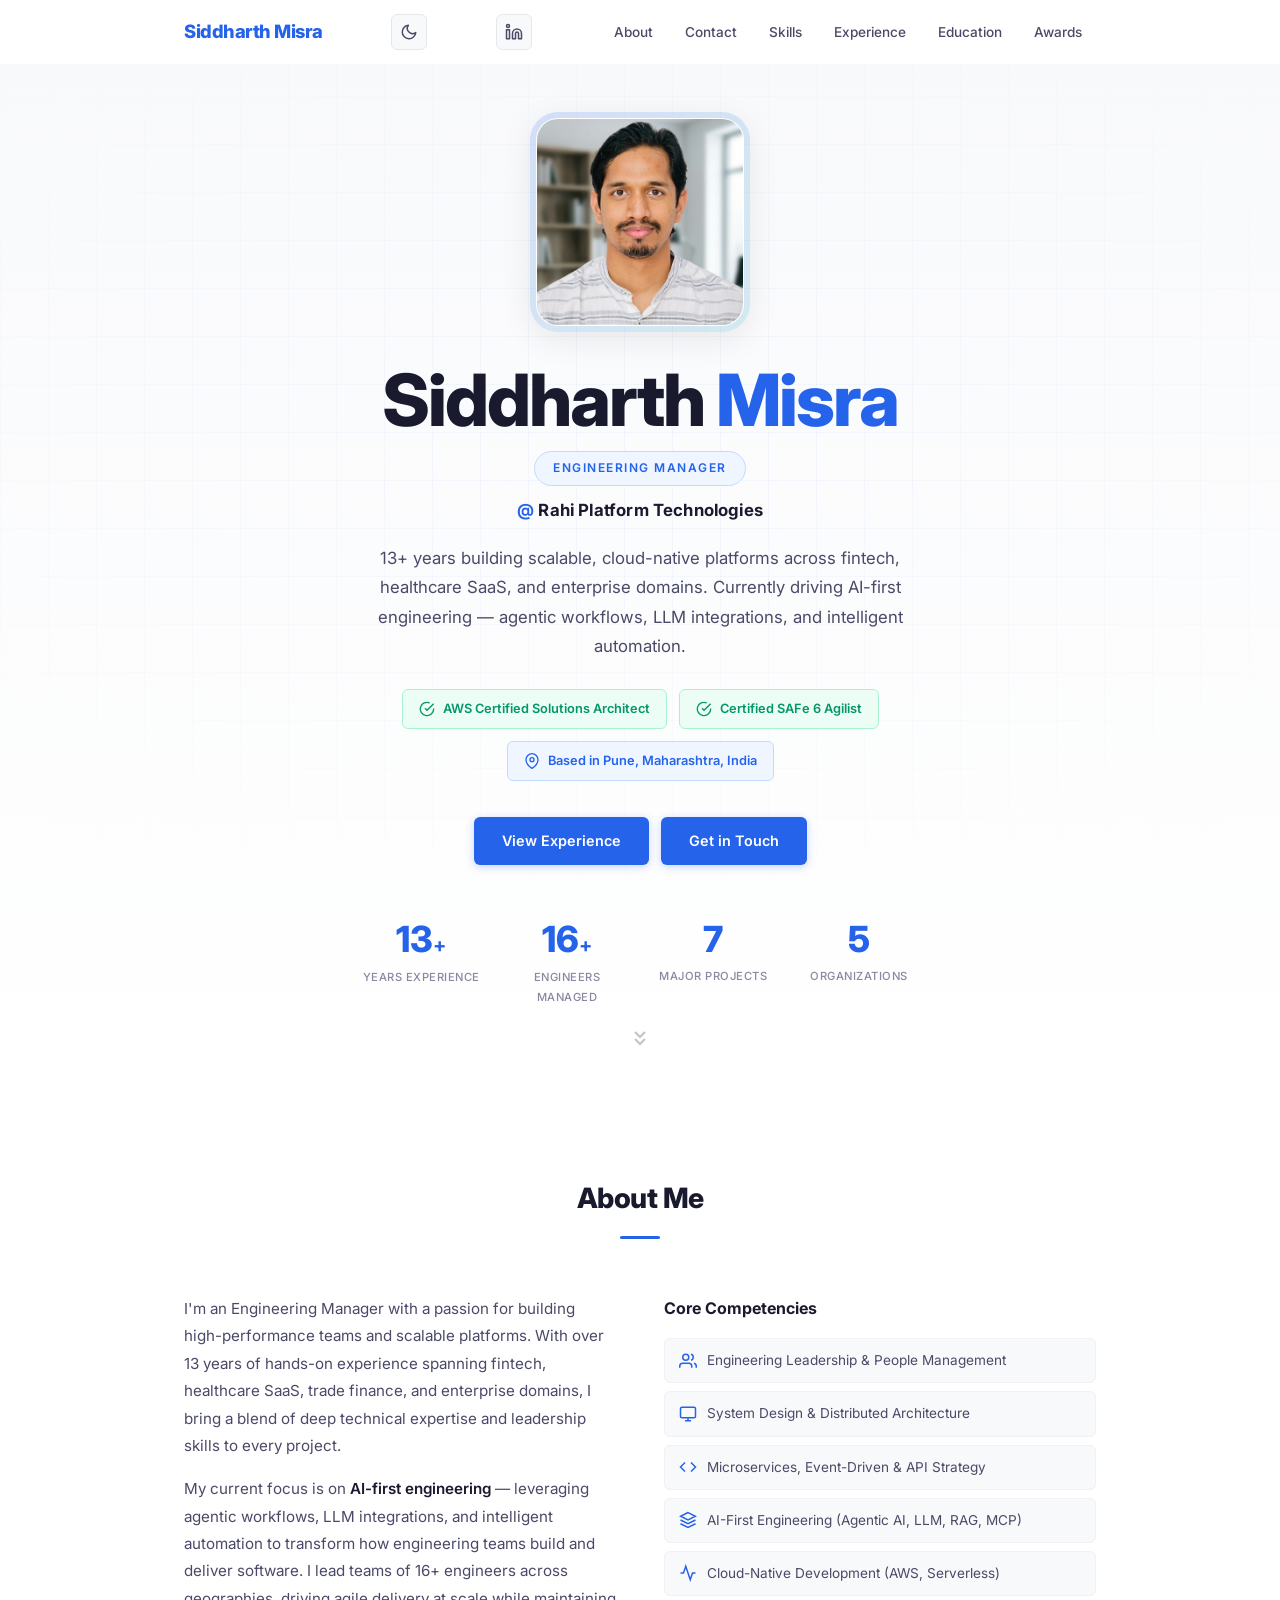
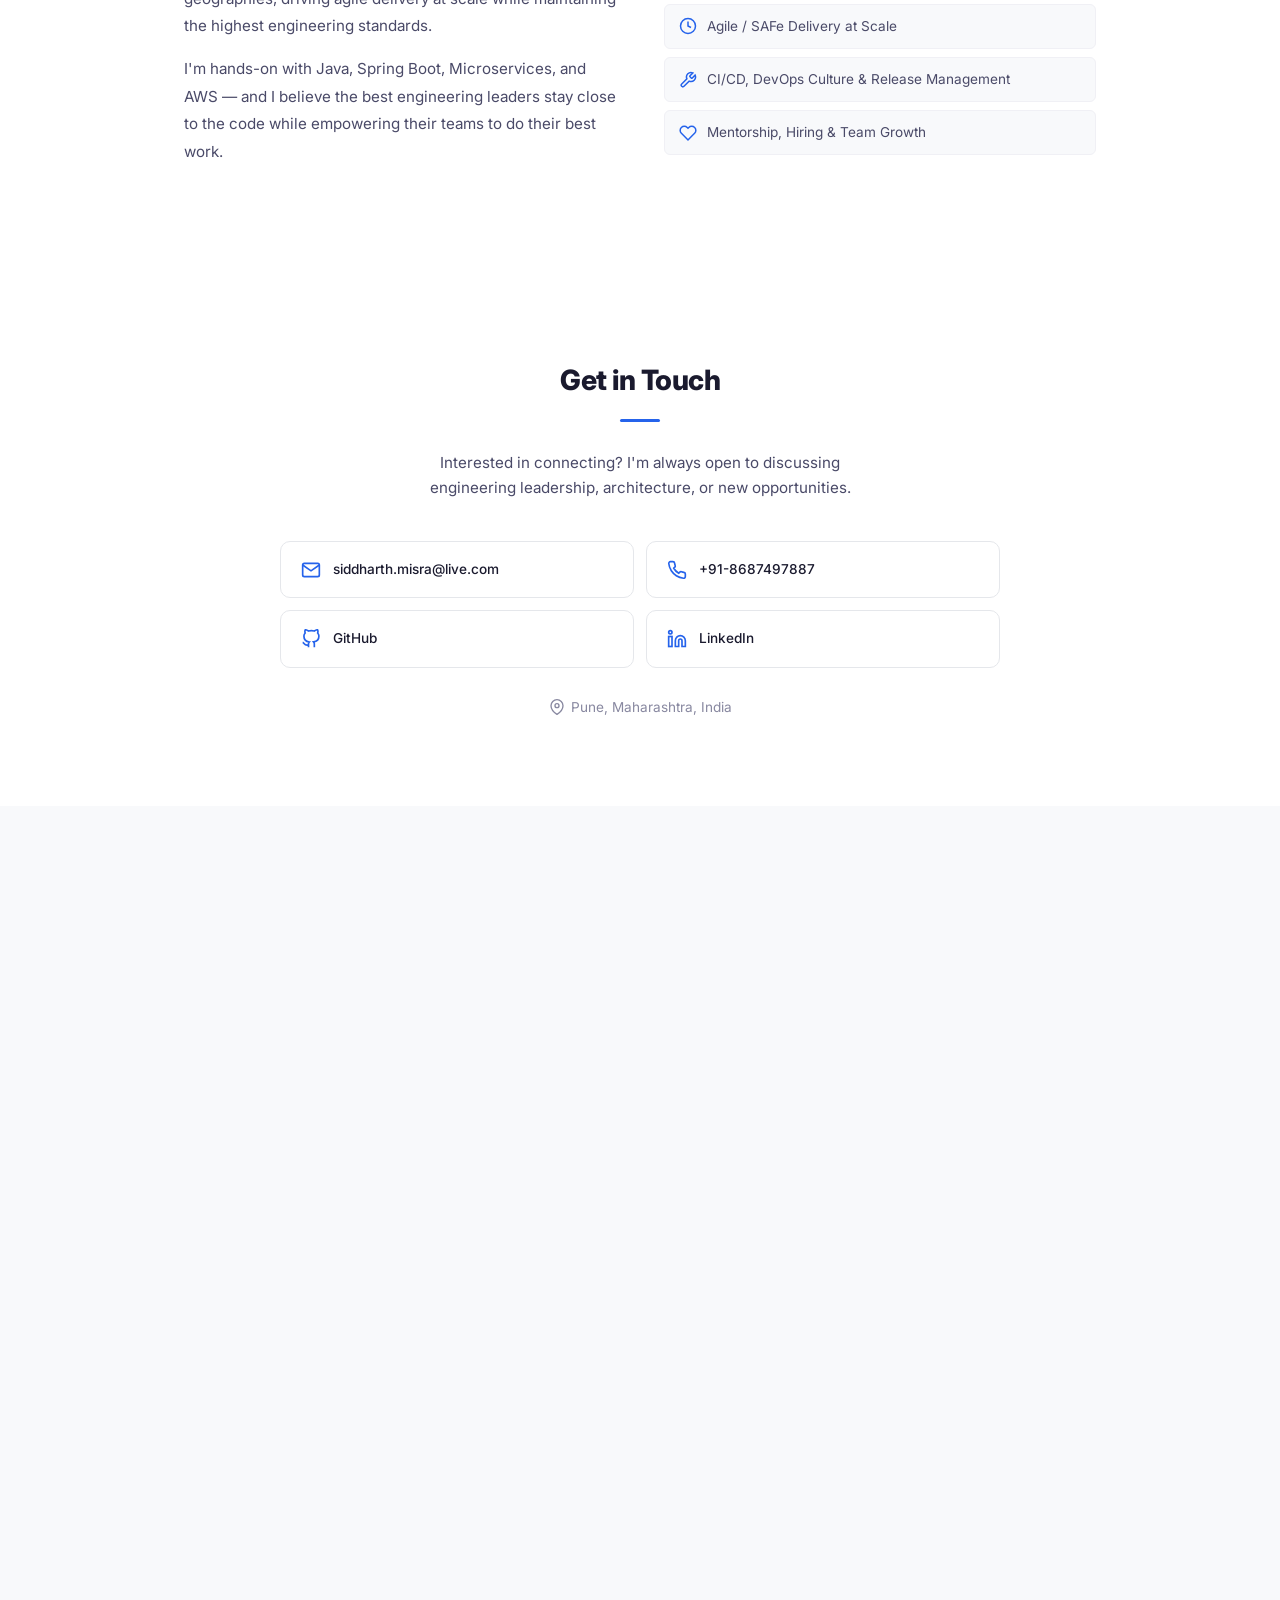
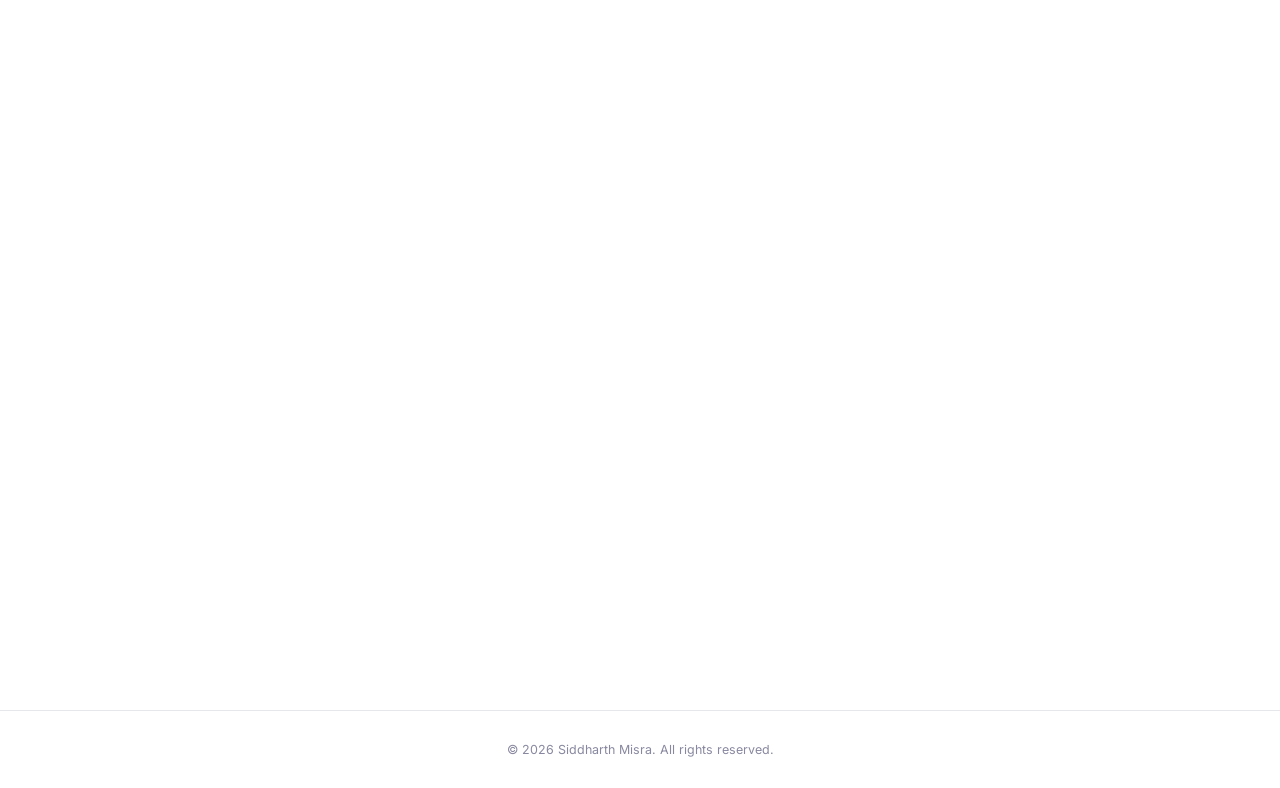
==== index.html @ 0e662e3b "added links" ====
<!DOCTYPE html>
<html lang="en">
<head>
    <meta charset="UTF-8">
    <meta name="viewport" content="width=device-width, initial-scale=1.0">
    <title>Siddharth Misra &mdash; Engineering Manager</title>
    <meta name="description" content="Engineering Manager with 13+ years of experience building scalable, cloud-native platforms. AWS Certified, SAFe Agilist, AI-First Engineering Leader.">
    <meta name="keywords" content="Siddharth Misra, Engineering Manager, Java, Spring Boot, AWS, Microservices, AI, Resume, Portfolio">
    <meta property="og:title" content="Siddharth Misra &mdash; Engineering Manager">
    <meta property="og:description" content="Engineering Manager with 13+ years building scalable cloud-native platforms across fintech, healthcare SaaS, and enterprise domains.">
    <meta property="og:type" content="website">
    <meta name="color-scheme" content="light dark">
    <script>document.documentElement.classList.add('js');</script>
    <link rel="dns-prefetch" href="//fonts.googleapis.com">
    <link rel="dns-prefetch" href="//fonts.gstatic.com">
    <link rel="preconnect" href="https://fonts.googleapis.com">
    <link rel="preconnect" href="https://fonts.gstatic.com" crossorigin>
    <link href="https://fonts.googleapis.com/css2?family=Inter:opsz,wght@14..32,300..800&family=JetBrains+Mono:wght@400;500&display=swap" rel="stylesheet">
    <link rel="stylesheet" href="style.css">
</head>
<body>
    <!-- Navigation -->
    <nav class="nav" id="nav" aria-label="Primary">
        <div class="nav-inner">
            <a href="#hero" class="nav-logo">Siddharth Misra</a>
            <button class="nav-toggle" id="navToggle" type="button" aria-label="Toggle menu" aria-controls="navLinks" aria-expanded="false">
                <span></span><span></span><span></span>
            </button>
            <button class="theme-toggle" id="themeToggle" type="button" aria-label="Toggle color theme" title="Toggle color theme" aria-pressed="false">
                <svg class="icon-sun" width="18" height="18" viewBox="0 0 24 24" fill="none" stroke="currentColor" stroke-width="2" stroke-linecap="round" stroke-linejoin="round"><circle cx="12" cy="12" r="5"/><line x1="12" y1="1" x2="12" y2="3"/><line x1="12" y1="21" x2="12" y2="23"/><line x1="4.22" y1="4.22" x2="5.64" y2="5.64"/><line x1="18.36" y1="18.36" x2="19.78" y2="19.78"/><line x1="1" y1="12" x2="3" y2="12"/><line x1="21" y1="12" x2="23" y2="12"/><line x1="4.22" y1="19.78" x2="5.64" y2="18.36"/><line x1="18.36" y1="5.64" x2="19.78" y2="4.22"/></svg>
                <svg class="icon-moon" width="18" height="18" viewBox="0 0 24 24" fill="none" stroke="currentColor" stroke-width="2" stroke-linecap="round" stroke-linejoin="round"><path d="M21 12.79A9 9 0 1 1 11.21 3 7 7 0 0 0 21 12.79z"/></svg>
            </button>
            <a href="https://linkedin.com/in/siddharthmisra9" target="_blank" rel="noopener noreferrer" class="linkedin-nav-btn" aria-label="LinkedIn profile" title="LinkedIn profile">
                <svg width="18" height="18" viewBox="0 0 24 24" fill="none" stroke="currentColor" stroke-width="2" stroke-linecap="round" stroke-linejoin="round"><path d="M16 8a6 6 0 0 1 6 6v7h-4v-7a2 2 0 0 0-2-2 2 2 0 0 0-2 2v7h-4v-7a6 6 0 0 1 6-6z"/><rect x="2" y="9" width="4" height="12"/><circle cx="4" cy="4" r="2"/></svg>
            </a>
            <ul class="nav-links" id="navLinks">
                <li><a href="#about">About</a></li>
                <li><a href="#contact">Contact</a></li>
                <li><a href="#skills">Skills</a></li>
                <li><a href="#experience">Experience</a></li>
                <li><a href="#education">Education</a></li>
                <li><a href="#awards">Awards</a></li>
            </ul>
        </div>
    </nav>

    <!-- Hero Section -->
    <section class="hero" id="hero">
        <div class="hero-bg-grid"></div>
        <div class="container hero-content">
            <div class="hero-photo-wrap animate-in delay-1">
                <img
                    class="hero-photo"
                    src="Siddharth-Misra.png"
                    alt="Portrait of Siddharth Misra"
                    width="390"
                    height="472"
                >
            </div>
            <h1 class="hero-title animate-in delay-1">
                Siddharth <span class="gradient-text">Misra</span>
            </h1>
            <div class="hero-badge animate-in delay-2">Engineering Manager</div>
            <p class="hero-org animate-in delay-3"><span class="hero-org-at">@</span> <a href="https://www.rahitechnologies.com" target="_blank" rel="noopener noreferrer" class="hero-org-link">Rahi Platform Technologies</a></p>
            <p class="hero-subtitle animate-in delay-4">
                13+ years building scalable, cloud-native platforms across fintech, healthcare SaaS, and enterprise domains.
                Currently driving AI-first engineering &mdash; agentic workflows, LLM integrations, and intelligent automation.
            </p>
            <div class="hero-certs animate-in delay-4">
                <a href="https://www.credly.com/badges/0fa12d67-9d01-4b40-9cd2-b124b5f8e7a7" target="_blank" rel="noopener noreferrer" class="cert-badge">
                    <svg width="16" height="16" viewBox="0 0 24 24" fill="none" stroke="currentColor" stroke-width="2"><path d="M22 11.08V12a10 10 0 1 1-5.93-9.14"/><polyline points="22 4 12 14.01 9 11.01"/></svg>
                    AWS Certified Solutions Architect
                </a>
                <a href="https://www.credly.com/badges/f276fc6d-7b1a-4e27-8855-94b87d6af2ec" target="_blank" rel="noopener noreferrer" class="cert-badge">
                    <svg width="16" height="16" viewBox="0 0 24 24" fill="none" stroke="currentColor" stroke-width="2"><path d="M22 11.08V12a10 10 0 1 1-5.93-9.14"/><polyline points="22 4 12 14.01 9 11.01"/></svg>
                    Certified SAFe 6 Agilist
                </a>
            </div>
            <div class="hero-location animate-in delay-4">
                <span class="cert-badge cert-badge--location">
                    <svg width="16" height="16" viewBox="0 0 24 24" fill="none" stroke="currentColor" stroke-width="2"><path d="M21 10c0 7-9 13-9 13s-9-6-9-13a9 9 0 0 1 18 0z"/><circle cx="12" cy="10" r="3"/></svg>
                    Based in Pune, Maharashtra, India
                </span>
            </div>
            <div class="hero-actions animate-in delay-5">
                <a href="#experience" class="btn btn-primary">View Experience</a>
                <a href="#contact" class="btn btn-primary">Get in Touch</a>
            </div>
            <div class="hero-stats animate-in delay-5">
                <div class="stat">
                    <span class="stat-number" data-count="13">13</span><span class="stat-plus">+</span>
                    <span class="stat-label">Years Experience</span>
                </div>
                <div class="stat">
                    <span class="stat-number" data-count="16">16</span><span class="stat-plus">+</span>
                    <span class="stat-label">Engineers Managed</span>
                </div>
                <div class="stat">
                    <span class="stat-number" data-count="7">7</span>
                    <span class="stat-label">Major Projects</span>
                </div>
                <div class="stat">
                    <span class="stat-number" data-count="5">5</span>
                    <span class="stat-label">Organizations</span>
                </div>
            </div>
        </div>
        <div class="scroll-indicator">
            <svg width="24" height="24" viewBox="0 0 24 24" fill="none" stroke="currentColor" stroke-width="2"><polyline points="7 13 12 18 17 13"/><polyline points="7 6 12 11 17 6"/></svg>
        </div>
    </section>

    <!-- About Section -->
    <section class="section" id="about">
        <div class="container">
            <h2 class="section-title fade-up">About Me</h2>
            <div class="about-grid">
                <div class="about-text fade-up">
                    <p>
                        I'm an Engineering Manager with a passion for building high-performance teams and scalable platforms.
                        With over 13 years of hands-on experience spanning fintech, healthcare SaaS, trade finance, and enterprise domains,
                        I bring a blend of deep technical expertise and leadership skills to every project.
                    </p>
                    <p>
                        My current focus is on <strong>AI-first engineering</strong> &mdash; leveraging agentic workflows, LLM integrations,
                        and intelligent automation to transform how engineering teams build and deliver software.
                        I lead teams of 16+ engineers across geographies, driving agile delivery at scale while maintaining
                        the highest engineering standards.
                    </p>
                    <p>
                        I'm hands-on with Java, Spring Boot, Microservices, and AWS &mdash; and I believe the best engineering leaders
                        stay close to the code while empowering their teams to do their best work.
                    </p>
                </div>
                <div class="about-competencies fade-up">
                    <h3>Core Competencies</h3>
                    <div class="competency-grid">
                        <div class="competency-item">
                            <svg width="20" height="20" viewBox="0 0 24 24" fill="none" stroke="currentColor" stroke-width="2"><path d="M17 21v-2a4 4 0 0 0-4-4H5a4 4 0 0 0-4 4v2"/><circle cx="9" cy="7" r="4"/><path d="M23 21v-2a4 4 0 0 0-3-3.87"/><path d="M16 3.13a4 4 0 0 1 0 7.75"/></svg>
                            <span>Engineering Leadership & People Management</span>
                        </div>
                        <div class="competency-item">
                            <svg width="20" height="20" viewBox="0 0 24 24" fill="none" stroke="currentColor" stroke-width="2"><rect x="2" y="3" width="20" height="14" rx="2" ry="2"/><line x1="8" y1="21" x2="16" y2="21"/><line x1="12" y1="17" x2="12" y2="21"/></svg>
                            <span>System Design & Distributed Architecture</span>
                        </div>
                        <div class="competency-item">
                            <svg width="20" height="20" viewBox="0 0 24 24" fill="none" stroke="currentColor" stroke-width="2"><polyline points="16 18 22 12 16 6"/><polyline points="8 6 2 12 8 18"/></svg>
                            <span>Microservices, Event-Driven & API Strategy</span>
                        </div>
                        <div class="competency-item">
                            <svg width="20" height="20" viewBox="0 0 24 24" fill="none" stroke="currentColor" stroke-width="2"><path d="M12 2L2 7l10 5 10-5-10-5z"/><path d="M2 17l10 5 10-5"/><path d="M2 12l10 5 10-5"/></svg>
                            <span>AI-First Engineering (Agentic AI, LLM, RAG, MCP)</span>
                        </div>
                        <div class="competency-item">
                            <svg width="20" height="20" viewBox="0 0 24 24" fill="none" stroke="currentColor" stroke-width="2"><path d="M22 12h-4l-3 9L9 3l-3 9H2"/></svg>
                            <span>Cloud-Native Development (AWS, Serverless)</span>
                        </div>
                        <div class="competency-item">
                            <svg width="20" height="20" viewBox="0 0 24 24" fill="none" stroke="currentColor" stroke-width="2"><circle cx="12" cy="12" r="10"/><polyline points="12 6 12 12 16 14"/></svg>
                            <span>Agile / SAFe Delivery at Scale</span>
                        </div>
                        <div class="competency-item">
                            <svg width="20" height="20" viewBox="0 0 24 24" fill="none" stroke="currentColor" stroke-width="2"><path d="M14.7 6.3a1 1 0 0 0 0 1.4l1.6 1.6a1 1 0 0 0 1.4 0l3.77-3.77a6 6 0 0 1-7.94 7.94l-6.91 6.91a2.12 2.12 0 0 1-3-3l6.91-6.91a6 6 0 0 1 7.94-7.94l-3.76 3.76z"/></svg>
                            <span>CI/CD, DevOps Culture & Release Management</span>
                        </div>
                        <div class="competency-item">
                            <svg width="20" height="20" viewBox="0 0 24 24" fill="none" stroke="currentColor" stroke-width="2"><path d="M20.84 4.61a5.5 5.5 0 0 0-7.78 0L12 5.67l-1.06-1.06a5.5 5.5 0 0 0-7.78 7.78l1.06 1.06L12 21.23l7.78-7.78 1.06-1.06a5.5 5.5 0 0 0 0-7.78z"/></svg>
                            <span>Mentorship, Hiring & Team Growth</span>
                        </div>
                    </div>
                </div>
            </div>
        </div>
    </section>

    <!-- Contact Section -->
    <section class="section" id="contact">
        <div class="container">
            <h2 class="section-title fade-up">Get in Touch</h2>
            <p class="contact-subtitle fade-up">Interested in connecting? I'm always open to discussing engineering leadership, architecture, or new opportunities.</p>
            <div class="contact-grid fade-up">
                <a href="mailto:siddharth.misra@live.com" class="contact-card">
                    <svg width="24" height="24" viewBox="0 0 24 24" fill="none" stroke="currentColor" stroke-width="2"><path d="M4 4h16c1.1 0 2 .9 2 2v12c0 1.1-.9 2-2 2H4c-1.1 0-2-.9-2-2V6c0-1.1.9-2 2-2z"/><polyline points="22,6 12,13 2,6"/></svg>
                    <span>siddharth.misra@live.com</span>
                </a>
                <a href="tel:+918687497887" class="contact-card">
                    <svg width="24" height="24" viewBox="0 0 24 24" fill="none" stroke="currentColor" stroke-width="2"><path d="M22 16.92v3a2 2 0 0 1-2.18 2 19.79 19.79 0 0 1-8.63-3.07 19.5 19.5 0 0 1-6-6 19.79 19.79 0 0 1-3.07-8.67A2 2 0 0 1 4.11 2h3a2 2 0 0 1 2 1.72 12.84 12.84 0 0 0 .7 2.81 2 2 0 0 1-.45 2.11L8.09 9.91a16 16 0 0 0 6 6l1.27-1.27a2 2 0 0 1 2.11-.45 12.84 12.84 0 0 0 2.81.7A2 2 0 0 1 22 16.92z"/></svg>
                    <span>+91-8687497887</span>
                </a>
                <a href="https://github.com/siddharth-misra" target="_blank" rel="noopener noreferrer" class="contact-card">
                    <svg width="24" height="24" viewBox="0 0 24 24" fill="none" stroke="currentColor" stroke-width="2"><path d="M9 19c-5 1.5-5-2.5-7-3m14 6v-3.87a3.37 3.37 0 0 0-.94-2.61c3.14-.35 6.44-1.54 6.44-7A5.44 5.44 0 0 0 20 4.77 5.07 5.07 0 0 0 19.91 1S18.73.65 16 2.48a13.38 13.38 0 0 0-7 0C6.27.65 5.09 1 5.09 1A5.07 5.07 0 0 0 5 4.77a5.44 5.44 0 0 0-1.5 3.78c0 5.42 3.3 6.61 6.44 7A3.37 3.37 0 0 0 9 18.13V22"/></svg>
                    <span>GitHub</span>
                </a>
                <a href="https://linkedin.com/in/siddharthmisra9" target="_blank" rel="noopener noreferrer" class="contact-card">
                    <svg width="24" height="24" viewBox="0 0 24 24" fill="none" stroke="currentColor" stroke-width="2"><path d="M16 8a6 6 0 0 1 6 6v7h-4v-7a2 2 0 0 0-2-2 2 2 0 0 0-2 2v7h-4v-7a6 6 0 0 1 6-6z"/><rect x="2" y="9" width="4" height="12"/><circle cx="4" cy="4" r="2"/></svg>
                    <span>LinkedIn</span>
                </a>
            </div>
            <div class="contact-location fade-up">
                <svg width="18" height="18" viewBox="0 0 24 24" fill="none" stroke="currentColor" stroke-width="2"><path d="M21 10c0 7-9 13-9 13s-9-6-9-13a9 9 0 0 1 18 0z"/><circle cx="12" cy="10" r="3"/></svg>
                <span>Pune, Maharashtra, India</span>
            </div>
        </div>
    </section>

    <!-- Skills Section -->
    <section class="section section-alt" id="skills">
        <div class="container">
            <h2 class="section-title fade-up">Technical Skills</h2>
            <div class="skills-table fade-up">
                <div class="skill-row">
                    <div class="skill-label">
                        <svg width="16" height="16" viewBox="0 0 24 24" fill="none" stroke="currentColor" stroke-width="2"><polyline points="16 18 22 12 16 6"/><polyline points="8 6 2 12 8 18"/></svg>
                        Languages
                    </div>
                    <div class="skill-tags">
                        <span class="tag">Java</span>
                        <span class="tag">SQL</span>
                        <span class="tag">JavaScript</span>
                    </div>
                </div>
                <div class="skill-row">
                    <div class="skill-label">
                        <svg width="16" height="16" viewBox="0 0 24 24" fill="none" stroke="currentColor" stroke-width="2"><rect x="2" y="3" width="20" height="14" rx="2" ry="2"/><line x1="8" y1="21" x2="16" y2="21"/><line x1="12" y1="17" x2="12" y2="21"/></svg>
                        Frameworks
                    </div>
                    <div class="skill-tags">
                        <span class="tag">Spring Boot</span>
                        <span class="tag">Hibernate</span>
                        <span class="tag">JPA</span>
                        <span class="tag">Jersey</span>
                        <span class="tag">Angular</span>
                    </div>
                </div>
                <div class="skill-row">
                    <div class="skill-label">
                        <svg width="16" height="16" viewBox="0 0 24 24" fill="none" stroke="currentColor" stroke-width="2"><path d="M22 12h-4l-3 9L9 3l-3 9H2"/></svg>
                        Cloud & AWS
                    </div>
                    <div class="skill-tags">
                        <span class="tag">EC2</span>
                        <span class="tag">Lambda</span>
                        <span class="tag">S3</span>
                        <span class="tag">SQS</span>
                        <span class="tag">SNS</span>
                        <span class="tag">EMR</span>
                        <span class="tag">CloudWatch</span>
                        <span class="tag">Step Functions</span>
                        <span class="tag">Aurora</span>
                        <span class="tag">DynamoDB</span>
                        <span class="tag">Docker</span>
                    </div>
                </div>
                <div class="skill-row">
                    <div class="skill-label">
                        <svg width="16" height="16" viewBox="0 0 24 24" fill="none" stroke="currentColor" stroke-width="2"><ellipse cx="12" cy="5" rx="9" ry="3"/><path d="M21 12c0 1.66-4 3-9 3s-9-1.34-9-3"/><path d="M3 5v14c0 1.66 4 3 9 3s9-1.34 9-3V5"/></svg>
                        Databases
                    </div>
                    <div class="skill-tags">
                        <span class="tag">PostgreSQL</span>
                        <span class="tag">MySQL</span>
                        <span class="tag">Oracle</span>
                        <span class="tag">MongoDB</span>
                        <span class="tag">DynamoDB</span>
                        <span class="tag">Aurora</span>
                    </div>
                </div>
                <div class="skill-row">
                    <div class="skill-label">
                        <svg width="16" height="16" viewBox="0 0 24 24" fill="none" stroke="currentColor" stroke-width="2"><path d="M4 15s1-1 4-1 5 2 8 2 4-1 4-1V3s-1 1-4 1-5-2-8-2-4 1-4 1z"/><line x1="4" y1="22" x2="4" y2="15"/></svg>
                        CI/CD & Monitoring
                    </div>
                    <div class="skill-tags">
                        <span class="tag">Jenkins</span>
                        <span class="tag">GitHub Actions</span>
                        <span class="tag">SonarQube</span>
                        <span class="tag">CloudWatch</span>
                    </div>
                </div>
                <div class="skill-row">
                    <div class="skill-label">
                        <svg width="16" height="16" viewBox="0 0 24 24" fill="none" stroke="currentColor" stroke-width="2"><path d="M21 15a2 2 0 0 1-2 2H7l-4 4V5a2 2 0 0 1 2-2h14a2 2 0 0 1 2 2z"/></svg>
                        Messaging
                    </div>
                    <div class="skill-tags">
                        <span class="tag">Kafka</span>
                        <span class="tag">RabbitMQ</span>
                        <span class="tag">RESTful APIs</span>
                        <span class="tag">Webhooks</span>
                    </div>
                </div>
                <div class="skill-row skill-row-highlight">
                    <div class="skill-label">
                        <svg width="16" height="16" viewBox="0 0 24 24" fill="none" stroke="currentColor" stroke-width="2"><path d="M12 2L2 7l10 5 10-5-10-5z"/><path d="M2 17l10 5 10-5"/><path d="M2 12l10 5 10-5"/></svg>
                        AI & Agentic
                    </div>
                    <div class="skill-tags">
                        <span class="tag tag-accent">AWS Bedrock</span>
                        <span class="tag tag-accent">Agentic AI</span>
                        <span class="tag tag-accent">RAG</span>
                        <span class="tag tag-accent">MCP</span>
                        <span class="tag tag-accent">LLM Integration</span>
                        <span class="tag tag-accent">GitHub Copilot</span>
                        <span class="tag tag-accent">Cursor AI</span>
                    </div>
                </div>
                <div class="skill-row">
                    <div class="skill-label">
                        <svg width="16" height="16" viewBox="0 0 24 24" fill="none" stroke="currentColor" stroke-width="2"><path d="M14.7 6.3a1 1 0 0 0 0 1.4l1.6 1.6a1 1 0 0 0 1.4 0l3.77-3.77a6 6 0 0 1-7.94 7.94l-6.91 6.91a2.12 2.12 0 0 1-3-3l6.91-6.91a6 6 0 0 1 7.94-7.94l-3.76 3.76z"/></svg>
                        Tools
                    </div>
                    <div class="skill-tags">
                        <span class="tag">IntelliJ</span>
                        <span class="tag">VS Code</span>
                        <span class="tag">Postman</span>
                        <span class="tag">JIRA</span>
                        <span class="tag">ServiceNow</span>
                    </div>
                </div>
            </div>
        </div>
    </section>

    <!-- Experience Section -->
    <section class="section" id="experience">
        <div class="container">
            <h2 class="section-title fade-up">Professional Experience</h2>
            <div class="timeline">

                <!-- Rahi -->
                <div class="timeline-item fade-up">
                    <div class="timeline-marker"></div>
                    <div class="timeline-content">
                        <div class="timeline-header">
                            <div>
                                <h3>Engineering Manager</h3>
                                <p class="company">Rahi Platform Technologies</p>
                            </div>
                            <div class="timeline-meta">
                                <span class="date">Nov 2025 &mdash; Present</span>
                                <span class="location">Pune, India</span>
                            </div>
                        </div>

                        <div class="project-label">Loan Origination Platform (LOP)</div>
                        <p class="project-desc">End-to-end loan origination system for banks, NBFCs, and fintechs &mdash; covering the full lifecycle from customer application and KYC through credit underwriting, decisioning, e-sign, and loan disbursal. Built as a cloud-native, microservices-based platform designed for high throughput and regulatory compliance.</p>
                        <div class="tech-stack">
                            <span>Java</span><span>Spring Boot</span><span>Angular</span><span>AWS</span><span>PostgreSQL</span><span>MongoDB</span><span>Kafka</span><span>SQS</span><span>Docker</span><span>OAuth2 / JWT</span>
                        </div>

                        <div class="modules-grid">
                            <div class="module">
                                <strong>Loan Application & Onboarding</strong>
                                <p>Multi-channel application capture (web/mobile/branch) &mdash; personal, income, and document data collection with validation workflows</p>
                            </div>
                            <div class="module">
                                <strong>KYC & Document Verification</strong>
                                <p>OCR-based document ingestion, Aadhaar/PAN verification via UIDAI & CKYC APIs, fraud check integrations, and GST validation</p>
                            </div>
                            <div class="module">
                                <strong>Credit Underwriting Engine</strong>
                                <p>Bureau integrations (CIBIL, Experian), rule-based eligibility engine, income analysis, and risk scoring for automated decisioning</p>
                            </div>
                            <div class="module">
                                <strong>Decision & Offer Engine</strong>
                                <p>Approve / Reject / Refer workflows, loan amount and interest rate finalization, customer offer presentation with EMI and tenure options</p>
                            </div>
                            <div class="module">
                                <strong>Agreement & e-Sign</strong>
                                <p>Automated loan agreement generation, Aadhaar OTP-based digital signing, and full audit trail for regulatory compliance</p>
                            </div>
                            <div class="module">
                                <strong>Disbursement & Workflow</strong>
                                <p>Workflow-orchestrated disbursement flows &mdash; fund transfer to customer account or third-party (dealer/seller), event-driven status tracking via Kafka</p>
                            </div>
                        </div>

                        <ul class="timeline-details">
                            <li>Lead a team of <strong>16+ engineers</strong> across frontend, backend, and platform &mdash; driving end-to-end delivery of the LOP from architecture to production.</li>
                            <li>Designed the microservices architecture &mdash; decomposing the loan lifecycle into independently deployable services with event-driven communication via Kafka and SQS.</li>
                            <li>Established workflow orchestration for loan processing flows and configurable credit eligibility rules.</li>
                            <li>Integrated third-party APIs for KYC (UIDAI, CKYC), credit bureaus (CIBIL, Experian), and e-sign providers with retry, idempotency, and audit logging.</li>
                            <li>Drive AI-first initiatives &mdash; evaluating LLM-based document extraction and agentic workflows to accelerate underwriting and reduce manual intervention.</li>
                            <li>Lead Agile / SAFe ceremonies, code reviews, and engineering standards across the team &mdash; ensuring delivery quality and system observability.</li>
                        </ul>
                    </div>
                </div>

                <!-- ZS Associates -->
                <div class="timeline-item fade-up">
                    <div class="timeline-marker"></div>
                    <div class="timeline-content">
                        <div class="timeline-header">
                            <div>
                                <h3>Senior Lead, Engineering</h3>
                                <p class="company">ZS Associates</p>
                            </div>
                            <div class="timeline-meta">
                                <span class="date">Oct 2021 &mdash; Nov 2025</span>
                                <span class="duration">4 years</span>
                                <span class="location">Pune, India</span>
                            </div>
                        </div>
                        <div class="project-label">ZAIDYN IC Ops (ZICO) &mdash; Healthcare SaaS</div>
                        <p class="project-desc">Cloud-based SaaS platform automating incentive compensation for pharmaceutical sales teams &mdash; handling sales crediting, territory management, quota attainment, payout calculation, and compensation reporting for global healthcare clients.</p>
                        <div class="tech-stack">
                            <span>Java</span><span>Spring Boot</span><span>PostgreSQL</span><span>AWS Lambda</span><span>EMR</span><span>Aurora</span><span>S3</span><span>SQS</span><span>SNS</span><span>Jenkins</span>
                        </div>
                        <div class="modules-grid">
                            <div class="module">
                                <strong>Sales Crediting Engine</strong>
                                <p>Large-scale sales transaction processing via AWS EMR batch jobs</p>
                            </div>
                            <div class="module">
                                <strong>Plan & Quota Management</strong>
                                <p>Territory hierarchies, team structures, and quota assignments</p>
                            </div>
                            <div class="module">
                                <strong>Payout Calculation</strong>
                                <p>Incentive payouts from crediting results using complex business logic</p>
                            </div>
                            <div class="module">
                                <strong>Reports & Dashboards</strong>
                                <p>Compensation reports for sales reps and managers</p>
                            </div>
                            <div class="module">
                                <strong>Data Pipelines</strong>
                                <p>AWS Lambda & EMR-based ETL for large-scale data ingestion</p>
                            </div>
                        </div>
                        <ul class="timeline-details">
                            <li>Managed <strong>16+ engineers</strong> across <strong>3 scrum teams</strong> in 2 geographies (US & India).</li>
                            <li>Owned end-to-end delivery of backend services impacting <strong>100,000+ users</strong> across client organizations.</li>
                            <li>Reduced sprint duration from 2 weeks to 1 week &mdash; increased delivery velocity and tightened feedback loops.</li>
                            <li>Drove DevOps improvements that <strong>reduced deployment time by 60%</strong> and enhanced CI/CD pipelines.</li>
                            <li>Led infrastructure cost optimization initiatives, reducing cloud spend while improving reliability.</li>
                            <li>Conducted regular 1:1s, mentored engineers, and drove hiring and career development.</li>
                        </ul>
                    </div>
                </div>

                <!-- Finserv -->
                <div class="timeline-item fade-up">
                    <div class="timeline-marker"></div>
                    <div class="timeline-content">
                        <div class="timeline-header">
                            <div>
                                <h3>Technical Lead</h3>
                                <p class="company">Finserv MARKETS (Bajaj Finserv Direct Ltd.)</p>
                            </div>
                            <div class="timeline-meta">
                                <span class="date">Jan 2020 &mdash; Oct 2021</span>
                                <span class="duration">1 yr 10 mo</span>
                                <span class="location">Pune, India</span>
                            </div>
                        </div>
                        <div class="project-label">Finserv MARKETS &mdash; Payments, Rewards, and Compliance Platform</div>
                        <p class="project-desc">Led design and development of high-throughput payment, rewards, and compliance systems for a fast-growing fintech platform.</p>
                        <div class="tech-stack">
                            <span>Java</span><span>Spring Boot</span><span>Hibernate</span><span>PostgreSQL</span><span>MySQL</span><span>AWS</span><span>Angular</span><span>REST APIs</span>
                        </div>
                        <div class="modules-grid">
                            <div class="module">
                                <strong>BBPS</strong>
                                <p>NPCI-regulated bill payment integration with RBI compliance</p>
                            </div>
                            <div class="module">
                                <strong>UPI</strong>
                                <p>Bank-to-bank payments via VPA with secure webhook callbacks</p>
                            </div>
                            <div class="module">
                                <strong>Payment Gateway</strong>
                                <p>Multi-gateway abstraction (PayU & Razorpay) with failover</p>
                            </div>
                            <div class="module">
                                <strong>Rewards Engine</strong>
                                <p>Real-time gamified rewards with rule-based issuance</p>
                            </div>
                            <div class="module">
                                <strong>Document e-Sign</strong>
                                <p>Aadhaar/OTP-based digital signing with full audit trail</p>
                            </div>
                            <div class="module">
                                <strong>VAPT & Webhooks</strong>
                                <p>Security hardening and event-driven webhook delivery</p>
                            </div>
                        </div>
                        <ul class="timeline-details">
                            <li>Delivered <strong>6 major product integrations</strong> across payments, rewards, compliance, and security.</li>
                            <li>Collaborated with Product, QA, and InfoSec for secure, compliant delivery of all payment APIs.</li>
                            <li>Received <strong>Hero of the Moment</strong> and <strong>Ace of Initiative</strong> awards.</li>
                        </ul>
                    </div>
                </div>

                <!-- Infosys -->
                <div class="timeline-item fade-up">
                    <div class="timeline-marker"></div>
                    <div class="timeline-content">
                        <div class="timeline-header">
                            <div>
                                <h3>Technology Analyst</h3>
                                <p class="company">Infosys</p>
                            </div>
                            <div class="timeline-meta">
                                <span class="date">Aug 2018 &mdash; Jan 2020</span>
                                <span class="duration">1 yr 6 mo</span>
                                <span class="location">Pune, India</span>
                            </div>
                        </div>
                        <div class="project-label">TRIMS &mdash; Trade Record Information Management System</div>
                        <p class="project-desc">Enterprise trade finance platform for global banking clients &mdash; managing the full lifecycle of trade instruments from registration through settlement and liquidation.</p>
                        <p class="project-scope"><strong>Scope:</strong> Backend services across multiple trade finance modules, transaction processing, performance optimization, audit-compliant architecture.</p>
                        <div class="tech-stack">
                            <span>Java</span><span>Spring Boot</span><span>Hibernate</span><span>Oracle DB</span><span>REST APIs</span>
                        </div>
                        <ul class="timeline-details">
                            <li>Developed Java-based backend services across multiple trade finance modules.</li>
                            <li>Reduced transaction latency through code-level and SQL query optimizations.</li>
                            <li>Contributed to architecture redesign for scalability and audit compliance.</li>
                            <li>Recognized as <strong>Star Performer of the Month</strong>.</li>
                        </ul>
                    </div>
                </div>

                <!-- ClerisyHub -->
                <div class="timeline-item fade-up">
                    <div class="timeline-marker"></div>
                    <div class="timeline-content">
                        <div class="timeline-header">
                            <div>
                                <h3>Founder & Technology Lead</h3>
                                <p class="company">ClerisyHub (Startup)</p>
                            </div>
                            <div class="timeline-meta">
                                <span class="date">Apr 2017 &mdash; Aug 2018</span>
                                <span class="duration">1 yr 5 mo</span>
                                <span class="location">Lucknow, India</span>
                            </div>
                        </div>
                        <div class="project-label">ClerisyHub &mdash; Unified Educational Management Platform</div>
                        <p class="project-desc">Ed-tech platform connecting institutes, students, and parents &mdash; attendance tracking, homework, fee management, announcements, exam results, and parent-teacher communication.</p>
                        <p class="project-scope"><strong>Scope:</strong> Web, Android, and desktop product ecosystem covering institute operations, parent communication, and student lifecycle features.</p>
                        <div class="tech-stack">
                            <span>Java</span><span>Spring Boot</span><span>Android</span><span>Angular</span><span>MySQL</span><span>REST APIs</span>
                        </div>
                        <ul class="timeline-details">
                            <li>Founded the company and owned the full product lifecycle from ideation to deployment.</li>
                            <li>Designed and built a multi-platform ecosystem (web, Android, desktop) from scratch.</li>
                            <li>Led product strategy, MVP development, user onboarding, and market testing.</li>
                            <li>Hired and managed a cross-functional team to ship core features under tight timelines.</li>
                        </ul>
                    </div>
                </div>

                <!-- TCS -->
                <div class="timeline-item fade-up">
                    <div class="timeline-marker"></div>
                    <div class="timeline-content">
                        <div class="timeline-header">
                            <div>
                                <h3>System Engineer</h3>
                                <p class="company">Tata Consultancy Services (TCS)</p>
                            </div>
                            <div class="timeline-meta">
                                <span class="date">Jan 2013 &mdash; Apr 2017</span>
                                <span class="duration">4 yrs 4 mo</span>
                                <span class="location">Chennai, Gurgaon, Lucknow</span>
                            </div>
                        </div>
                        <div class="project-label">G2C &mdash; Global Common V2.0 & V3.0 (Citibank)</div>
                        <div class="tech-stack">
                            <span>Java</span><span>TIBCO BW</span><span>TIBCO EMS</span><span>Oracle DB</span><span>XML/XSLT</span><span>SOA</span>
                        </div>
                        <p class="project-desc">Citibank initiative to consolidate country-specific banking applications into a single unified codebase deployed globally.</p>
                        <div class="project-label" style="margin-top: 1rem;">ITS &mdash; Intelligent Testing System (Nielsen)</div>
                        <div class="tech-stack">
                            <span>Java</span><span>Selenium</span><span>TestNG</span><span>Maven</span><span>Jenkins</span>
                        </div>
                        <p class="project-desc">Automated testing framework enabling concurrent software testing alongside active development.</p>
                        <ul class="timeline-details">
                            <li><strong>G2C:</strong> Developed middleware integration components for global enterprise banking workflows and supported consolidation of country-specific applications into a unified global codebase.</li>
                            <li><strong>ITS:</strong> Built automated testing frameworks and tooling that enabled parallel test execution alongside active development cycles.</li>
                            <li>Received <strong>On the Spot</strong>, <strong>Star Performer</strong>, and <strong>Star of the Month</strong> awards.</li>
                        </ul>
                    </div>
                </div>

            </div>
        </div>
    </section>

    <!-- Education Section -->
    <section class="section" id="education">
        <div class="container">
            <h2 class="section-title fade-up">Education</h2>
            <div class="education-grid">
                <div class="edu-card fade-up">
                    <div class="edu-icon">
                        <svg width="32" height="32" viewBox="0 0 24 24" fill="none" stroke="currentColor" stroke-width="2"><path d="M22 10v6M2 10l10-5 10 5-10 5z"/><path d="M6 12v5c3 3 10 3 12 0v-5"/></svg>
                    </div>
                    <h3>B.Tech &mdash; Computer Science and Engineering</h3>
                    <p class="edu-school">Bharat Institute of Technology, Meerut (U.P.T.U.)</p>
                    <div class="edu-meta">
                        <span>2008 &mdash; 2012</span>
                        <span class="edu-score">72.38%</span>
                    </div>
                </div>
                <div class="edu-card fade-up">
                    <div class="edu-icon">
                        <svg width="32" height="32" viewBox="0 0 24 24" fill="none" stroke="currentColor" stroke-width="2"><path d="M2 3h6a4 4 0 0 1 4 4v14a3 3 0 0 0-3-3H2z"/><path d="M22 3h-6a4 4 0 0 0-4 4v14a3 3 0 0 1 3-3h7z"/></svg>
                    </div>
                    <h3>Intermediate &mdash; PCM with Computer Science</h3>
                    <p class="edu-school">St. Fidelis College</p>
                    <div class="edu-meta">
                        <span>Completed 2008</span>
                    </div>
                </div>
            </div>
        </div>
    </section>

    <!-- Awards Section -->
    <section class="section" id="awards">
        <div class="container">
            <h2 class="section-title fade-up">Awards & Recognition</h2>
            <div class="awards-grid">
                <div class="award-card fade-up">
                    <div class="award-icon">
                        <svg width="24" height="24" viewBox="0 0 24 24" fill="none" stroke="currentColor" stroke-width="2"><circle cx="12" cy="8" r="7"/><polyline points="8.21 13.89 7 23 12 20 17 23 15.79 13.88"/></svg>
                    </div>
                    <div>
                        <h4>Total Experience Champion</h4>
                        <p>ZS Associates</p>
                    </div>
                </div>
                <div class="award-card fade-up">
                    <div class="award-icon">
                        <svg width="24" height="24" viewBox="0 0 24 24" fill="none" stroke="currentColor" stroke-width="2"><circle cx="12" cy="8" r="7"/><polyline points="8.21 13.89 7 23 12 20 17 23 15.79 13.88"/></svg>
                    </div>
                    <div>
                        <h4>Learning Champion</h4>
                        <p>ZS Associates</p>
                    </div>
                </div>
                <div class="award-card fade-up">
                    <div class="award-icon">
                        <svg width="24" height="24" viewBox="0 0 24 24" fill="none" stroke="currentColor" stroke-width="2"><polygon points="12 2 15.09 8.26 22 9.27 17 14.14 18.18 21.02 12 17.77 5.82 21.02 7 14.14 2 9.27 8.91 8.26 12 2"/></svg>
                    </div>
                    <div>
                        <h4>Hero of the Moment</h4>
                        <p>Bajaj Finserv Direct Ltd.</p>
                    </div>
                </div>
                <div class="award-card fade-up">
                    <div class="award-icon">
                        <svg width="24" height="24" viewBox="0 0 24 24" fill="none" stroke="currentColor" stroke-width="2"><polygon points="12 2 15.09 8.26 22 9.27 17 14.14 18.18 21.02 12 17.77 5.82 21.02 7 14.14 2 9.27 8.91 8.26 12 2"/></svg>
                    </div>
                    <div>
                        <h4>Ace of Initiative</h4>
                        <p>Bajaj Finserv Direct Ltd.</p>
                    </div>
                </div>
                <div class="award-card fade-up">
                    <div class="award-icon">
                        <svg width="24" height="24" viewBox="0 0 24 24" fill="none" stroke="currentColor" stroke-width="2"><polygon points="12 2 15.09 8.26 22 9.27 17 14.14 18.18 21.02 12 17.77 5.82 21.02 7 14.14 2 9.27 8.91 8.26 12 2"/></svg>
                    </div>
                    <div>
                        <h4>Star Performer of the Month</h4>
                        <p>Infosys</p>
                    </div>
                </div>
                <div class="award-card fade-up">
                    <div class="award-icon">
                        <svg width="24" height="24" viewBox="0 0 24 24" fill="none" stroke="currentColor" stroke-width="2"><circle cx="12" cy="8" r="7"/><polyline points="8.21 13.89 7 23 12 20 17 23 15.79 13.88"/></svg>
                    </div>
                    <div>
                        <h4>On the Spot</h4>
                        <p>Tata Consultancy Services</p>
                    </div>
                </div>
                <div class="award-card fade-up">
                    <div class="award-icon">
                        <svg width="24" height="24" viewBox="0 0 24 24" fill="none" stroke="currentColor" stroke-width="2"><circle cx="12" cy="8" r="7"/><polyline points="8.21 13.89 7 23 12 20 17 23 15.79 13.88"/></svg>
                    </div>
                    <div>
                        <h4>Star Performer</h4>
                        <p>Tata Consultancy Services</p>
                    </div>
                </div>
                <div class="award-card fade-up">
                    <div class="award-icon">
                        <svg width="24" height="24" viewBox="0 0 24 24" fill="none" stroke="currentColor" stroke-width="2"><circle cx="12" cy="8" r="7"/><polyline points="8.21 13.89 7 23 12 20 17 23 15.79 13.88"/></svg>
                    </div>
                    <div>
                        <h4>Star of the Month</h4>
                        <p>Tata Consultancy Services</p>
                    </div>
                </div>
                <div class="award-card fade-up">
                    <div class="award-icon">
                        <svg width="24" height="24" viewBox="0 0 24 24" fill="none" stroke="currentColor" stroke-width="2"><path d="M4 15s1-1 4-1 5 2 8 2 4-1 4-1V3s-1 1-4 1-5-2-8-2-4 1-4 1z"/><line x1="4" y1="22" x2="4" y2="15"/></svg>
                    </div>
                    <div>
                        <h4>NCC 'A' Certificate Holder (Sergeant)</h4>
                        <p>National Cadet Corps</p>
                    </div>
                </div>
            </div>
        </div>
    </section>

    <!-- Projects Section removed - content lives in Experience section -->

    <!-- Footer -->
    <footer class="footer">
        <div class="container">
            <p>&copy; 2026 Siddharth Misra. All rights reserved.</p>
        </div>
    </footer>

    <script src="script.js" defer></script>
</body>
</html>
---- style.css ----
/* ===== CSS Variables & Reset ===== */
:root {
    --bg-primary: #ffffff;
    --bg-secondary: #f8f9fb;
    --bg-card: #ffffff;
    --bg-card-hover: #f4f6f9;
    --text-primary: #1a1a2e;
    --text-secondary: #4a4a68;
    --text-muted: #8888a0;
    --accent: #2563eb;
    --accent-light: #3b82f6;
    --accent-dark: #1d4ed8;
    --accent-bg: #eff6ff;
    --accent-border: #bfdbfe;
    --accent-2: #0891b2;
    --accent-2-bg: #ecfeff;
    --green: #059669;
    --green-bg: #ecfdf5;
    --amber: #d97706;
    --amber-bg: #fffbeb;
    --border: #e5e7eb;
    --border-light: #f0f0f5;
    --radius: 10px;
    --radius-sm: 6px;
    --radius-lg: 16px;
    --shadow-sm: 0 1px 3px rgba(0,0,0,0.06), 0 1px 2px rgba(0,0,0,0.04);
    --shadow: 0 4px 16px rgba(0,0,0,0.06);
    --shadow-lg: 0 8px 32px rgba(0,0,0,0.08);
    --transition: 0.25s ease;
    --font: 'Inter', -apple-system, BlinkMacSystemFont, 'Segoe UI', sans-serif;
    --font-mono: 'JetBrains Mono', 'Fira Code', monospace;
    --nav-height: 64px;
    --max-width: 960px;
}

/* ===== Dark Mode Variables ===== */
[data-theme="dark"] {
    --bg-primary: #0f1117;
    --bg-secondary: #161b27;
    --bg-card: #1a2032;
    --bg-card-hover: #1f2840;
    --text-primary: #e8eaf6;
    --text-secondary: #9ba3c0;
    --text-muted: #5a6380;
    --accent: #60a5fa;
    --accent-light: #93c5fd;
    --accent-dark: #3b82f6;
    --accent-bg: #1e3a5f;
    --accent-border: #2d5a8e;
    --accent-2: #22d3ee;
    --accent-2-bg: #0c3040;
    --green: #34d399;
    --green-bg: #0a2e20;
    --amber: #fbbf24;
    --amber-bg: #2d1f07;
    --border: #2a3150;
    --border-light: #1f2840;
    --shadow-sm: 0 1px 3px rgba(0,0,0,0.3), 0 1px 2px rgba(0,0,0,0.2);
    --shadow: 0 4px 16px rgba(0,0,0,0.3);
    --shadow-lg: 0 8px 32px rgba(0,0,0,0.4);
}

*, *::before, *::after {
    margin: 0;
    padding: 0;
    box-sizing: border-box;
}

html {
    scroll-behavior: smooth;
    scroll-padding-top: calc(var(--nav-height) + 16px);
}

body {
    font-family: var(--font);
    background: var(--bg-primary);
    color: var(--text-primary);
    line-height: 1.7;
    -webkit-font-smoothing: antialiased;
    -moz-osx-font-smoothing: grayscale;
    overflow-x: hidden;
}

body.menu-open {
    overflow: hidden;
}

a {
    color: var(--accent);
    text-decoration: none;
    transition: color var(--transition);
}

a:hover {
    color: var(--accent-dark);
}

ul { list-style: none; }
img { max-width: 100%; display: block; }

.container {
    max-width: var(--max-width);
    margin: 0 auto;
    padding: 0 24px;
}

/* ===== Navigation ===== */
.nav {
    position: fixed;
    top: 0;
    left: 0;
    right: 0;
    height: var(--nav-height);
    z-index: 1000;
    background: rgba(255, 255, 255, 0.92);
    backdrop-filter: blur(16px);
    -webkit-backdrop-filter: blur(16px);
    border-bottom: 1px solid transparent;
    transition: border-color var(--transition), box-shadow var(--transition);
}

[data-theme="dark"] .nav {
    background: rgba(15, 17, 23, 0.92);
}

.nav.scrolled {
    border-bottom-color: var(--border);
    box-shadow: 0 1px 8px rgba(0,0,0,0.04);
}

.nav-inner {
    max-width: var(--max-width);
    margin: 0 auto;
    padding: 0 24px;
    height: 100%;
    display: flex;
    align-items: center;
    justify-content: space-between;
}

.nav-logo {
    font-size: 1.15rem;
    font-weight: 800;
    color: var(--accent);
    letter-spacing: -0.5px;
}

.nav-logo:hover { color: var(--accent-dark); }

.nav-toggle {
    display: none;
    flex-direction: column;
    gap: 5px;
    background: none;
    border: none;
    cursor: pointer;
    padding: 4px;
    z-index: 1001;
}

.nav-toggle span {
    width: 22px;
    height: 2px;
    background: var(--text-primary);
    border-radius: 2px;
    transition: var(--transition);
}

.nav-toggle.active span:nth-child(1) { transform: rotate(45deg) translate(5px, 5px); }
.nav-toggle.active span:nth-child(2) { opacity: 0; }
.nav-toggle.active span:nth-child(3) { transform: rotate(-45deg) translate(5px, -5px); }

/* ===== Theme Toggle Button ===== */
.theme-toggle {
    display: flex;
    align-items: center;
    justify-content: center;
    width: 36px;
    height: 36px;
    border: 1px solid var(--border);
    border-radius: var(--radius-sm);
    background: var(--bg-secondary);
    color: var(--text-secondary);
    cursor: pointer;
    transition: background var(--transition), color var(--transition), border-color var(--transition);
    flex-shrink: 0;
}

.theme-toggle:hover {
    background: var(--accent-bg);
    color: var(--accent);
    border-color: var(--accent-border);
}

.theme-toggle .icon-sun { display: none; }
.theme-toggle .icon-moon { display: block; }

[data-theme="dark"] .theme-toggle .icon-sun { display: block; }
[data-theme="dark"] .theme-toggle .icon-moon { display: none; }

/* ===== LinkedIn Nav Button ===== */
.linkedin-nav-btn {
    display: flex;
    align-items: center;
    justify-content: center;
    width: 36px;
    height: 36px;
    border: 1px solid var(--border);
    border-radius: var(--radius-sm);
    background: var(--bg-secondary);
    color: var(--text-secondary);
    text-decoration: none;
    transition: background var(--transition), color var(--transition), border-color var(--transition);
    flex-shrink: 0;
}

.linkedin-nav-btn:hover {
    background: var(--accent-bg);
    color: var(--accent);
    border-color: var(--accent-border);
}

.nav-toggle:focus-visible,
.theme-toggle:focus-visible,
.linkedin-nav-btn:focus-visible,
.nav-links a:focus-visible,
.btn:focus-visible,
.contact-card:focus-visible {
    outline: 2px solid var(--accent);
    outline-offset: 3px;
}

.nav-links {
    display: flex;
    gap: 4px;
}

.nav-links a {
    color: var(--text-secondary);
    font-size: 0.85rem;
    font-weight: 500;
    padding: 6px 14px;
    border-radius: var(--radius-sm);
    transition: var(--transition);
}

.nav-links a:hover,
.nav-links a.active {
    color: var(--accent);
    background: var(--accent-bg);
}

/* ===== Hero Section ===== */
.hero {
    min-height: 100vh;
    display: flex;
    align-items: center;
    justify-content: center;
    position: relative;
    padding: calc(var(--nav-height) + 48px) 0 80px;
    background: linear-gradient(180deg, var(--bg-secondary) 0%, var(--bg-primary) 100%);
}

.hero-bg-grid {
    position: absolute;
    inset: 0;
    background-image:
        linear-gradient(rgba(37, 99, 235, 0.04) 1px, transparent 1px),
        linear-gradient(90deg, rgba(37, 99, 235, 0.04) 1px, transparent 1px);
    background-size: 48px 48px;
    mask-image: radial-gradient(ellipse 70% 50% at 50% 40%, black 20%, transparent 100%);
    -webkit-mask-image: radial-gradient(ellipse 70% 50% at 50% 40%, black 20%, transparent 100%);
}

.hero-content {
    text-align: center;
    position: relative;
    z-index: 1;
}

.hero-photo-wrap {
    width: clamp(160px, 22vw, 220px);
    aspect-ratio: 1 / 1;
    margin: 0 auto 28px;
    padding: 6px;
    display: grid;
    overflow: hidden;
    border-radius: 28px;
    background: linear-gradient(135deg, rgba(37, 99, 235, 0.18), rgba(8, 145, 178, 0.16));
    box-shadow: var(--shadow-lg);
}

.hero-photo {
    width: 100%;
    height: 100%;
    aspect-ratio: 1 / 1;
    object-fit: cover;
    object-position: center 18%;
    border-radius: 22px;
    border: 1px solid rgba(255, 255, 255, 0.65);
    background: var(--bg-card);
}

.hero-badge {
    display: inline-block;
    padding: 6px 18px;
    background: var(--accent-bg);
    border: 1px solid var(--accent-border);
    border-radius: 100px;
    font-size: 0.75rem;
    font-weight: 600;
    color: var(--accent);
    text-transform: uppercase;
    letter-spacing: 1.5px;
    margin-bottom: 28px;
}

.hero-title + .hero-badge {
    margin-top: 0;
    margin-bottom: 12px;
}

.hero-title {
    font-size: clamp(2.5rem, 7vw, 4.5rem);
    font-weight: 800;
    line-height: 1.1;
    letter-spacing: -2px;
    margin-bottom: 12px;
    color: var(--text-primary);
}

.hero-org {
    font-size: 1.05rem;
    font-weight: 700;
    color: var(--text-primary);
    margin: 0 auto 22px;
    max-width: 580px;
    text-align: center;
    line-height: 1.45;
    letter-spacing: 0.01em;
}

.hero-org-at {
    color: var(--accent);
    font-weight: 700;
}

.hero-org-link {
    color: inherit;
    text-decoration: none;
    transition: opacity var(--transition);
}

.hero-org-link:hover {
    opacity: 0.7;
}

.gradient-text {
    color: var(--accent);
}

.hero-subtitle {
    max-width: 580px;
    margin: 0 auto 28px;
    font-size: 1.05rem;
    color: var(--text-secondary);
    line-height: 1.75;
}

.hero-certs {
    display: flex;
    gap: 12px;
    justify-content: center;
    flex-wrap: wrap;
    margin-bottom: 12px;
}

.hero-location {
    display: flex;
    justify-content: center;
    margin-bottom: 36px;
}

.cert-badge {
    display: inline-flex;
    align-items: center;
    gap: 8px;
    padding: 8px 16px;
    text-decoration: none;
    cursor: default;
    background: var(--green-bg);
    border: 1px solid #a7f3d0;
    border-radius: var(--radius-sm);
    font-size: 0.8rem;
    font-weight: 600;
    color: var(--green);
}

.cert-badge svg {
    color: var(--green);
    flex-shrink: 0;
}

a.cert-badge {
    cursor: pointer;
    transition: opacity var(--transition);
}

a.cert-badge:hover {
    opacity: 0.75;
}

.cert-badge--location {
    background: var(--accent-bg);
    border-color: var(--accent-border);
    color: var(--accent);
}

.cert-badge--location svg {
    color: var(--accent);
}

.hero-actions {
    display: flex;
    gap: 12px;
    justify-content: center;
    margin-bottom: 56px;
}

.btn {
    display: inline-flex;
    align-items: center;
    gap: 8px;
    padding: 12px 28px;
    font-size: 0.9rem;
    font-weight: 600;
    border-radius: var(--radius-sm);
    cursor: pointer;
    transition: var(--transition);
    border: none;
    font-family: var(--font);
}

.btn-primary {
    background: var(--accent);
    color: #fff;
    box-shadow: 0 2px 8px rgba(37, 99, 235, 0.25);
}

.btn-primary:hover {
    background: var(--accent-dark);
    box-shadow: 0 4px 16px rgba(37, 99, 235, 0.3);
    transform: translateY(-1px);
    color: #fff;
}

.btn-outline {
    background: var(--bg-primary);
    color: var(--text-primary);
    border: 1px solid var(--border);
}

.btn-outline:hover {
    border-color: var(--accent);
    color: var(--accent);
    background: var(--accent-bg);
}

.hero-stats {
    display: grid;
    grid-template-columns: repeat(4, 1fr);
    gap: 24px;
    max-width: 560px;
    margin: 0 auto;
}

.stat { text-align: center; }

.stat-number {
    font-size: 2.25rem;
    font-weight: 800;
    color: var(--accent);
    line-height: 1;
}

.stat-plus, .stat-unit {
    font-size: 1.25rem;
    font-weight: 700;
    color: var(--accent);
}

.stat-label {
    display: block;
    font-size: 0.7rem;
    color: var(--text-muted);
    margin-top: 6px;
    text-transform: uppercase;
    letter-spacing: 0.5px;
    font-weight: 500;
}

.scroll-indicator {
    position: absolute;
    bottom: 28px;
    left: 50%;
    transform: translateX(-50%);
    color: var(--text-muted);
    animation: bounce 2.5s infinite;
    opacity: 0.5;
}

@keyframes bounce {
    0%, 20%, 50%, 80%, 100% { transform: translateX(-50%) translateY(0); }
    40% { transform: translateX(-50%) translateY(-6px); }
    60% { transform: translateX(-50%) translateY(-3px); }
}

/* ===== Sections ===== */
.section {
    padding: 88px 0;
}

/* Improve first render by skipping below-the-fold layout/paint until needed */
.section:not(#about) {
    content-visibility: auto;
    contain-intrinsic-size: 700px;
}

.section-alt {
    background: var(--bg-secondary);
}

.section-title {
    font-size: 1.75rem;
    font-weight: 800;
    text-align: center;
    margin-bottom: 56px;
    letter-spacing: -0.5px;
    color: var(--text-primary);
}

.section-title::after {
    content: '';
    display: block;
    width: 40px;
    height: 3px;
    background: var(--accent);
    margin: 14px auto 0;
    border-radius: 2px;
}

/* ===== About Section ===== */
.about-grid {
    display: grid;
    grid-template-columns: 1fr 1fr;
    gap: 48px;
    align-items: start;
}

.about-text p {
    color: var(--text-secondary);
    margin-bottom: 16px;
    font-size: 0.95rem;
    line-height: 1.8;
}

.about-text strong {
    color: var(--text-primary);
    font-weight: 600;
}

.about-competencies h3 {
    font-size: 1rem;
    font-weight: 700;
    margin-bottom: 16px;
    color: var(--text-primary);
}

.competency-grid {
    display: flex;
    flex-direction: column;
    gap: 8px;
}

.competency-item {
    display: flex;
    align-items: center;
    gap: 10px;
    padding: 10px 14px;
    background: var(--bg-secondary);
    border: 1px solid var(--border-light);
    border-radius: var(--radius-sm);
    font-size: 0.85rem;
    color: var(--text-secondary);
    transition: var(--transition);
}

.competency-item:hover {
    border-color: var(--accent-border);
    background: var(--accent-bg);
    color: var(--text-primary);
}

.competency-item svg {
    color: var(--accent);
    flex-shrink: 0;
    width: 18px;
    height: 18px;
}

/* ===== Skills Section ===== */
.skills-table {
    background: var(--bg-card);
    border: 1px solid var(--border);
    border-radius: var(--radius-lg);
    overflow: hidden;
}

.skill-row {
    display: grid;
    grid-template-columns: 180px 1fr;
    align-items: center;
    gap: 16px;
    padding: 14px 24px;
    border-bottom: 1px solid var(--border-light);
    transition: background var(--transition);
}

.skill-row:last-child {
    border-bottom: none;
}

.skill-row:hover {
    background: var(--bg-card-hover);
}

.skill-row-highlight {
    background: var(--accent-bg);
}

.skill-row-highlight:hover {
    background: var(--accent-bg);
    filter: brightness(0.97);
}

.skill-label {
    display: flex;
    align-items: center;
    gap: 8px;
    font-size: 0.82rem;
    font-weight: 700;
    color: var(--text-primary);
    letter-spacing: 0.02em;
    text-transform: uppercase;
    white-space: nowrap;
}

.skill-label svg {
    color: var(--accent);
    flex-shrink: 0;
}

.tag-accent {
    background: var(--accent-bg);
    border-color: var(--accent-border);
    color: var(--accent-dark);
}

.skill-tags {
    display: flex;
    flex-wrap: wrap;
    gap: 6px;
}

.tag {
    display: inline-block;
    padding: 4px 10px;
    background: var(--bg-secondary);
    border: 1px solid var(--border);
    border-radius: 100px;
    font-size: 0.75rem;
    font-weight: 500;
    color: var(--text-secondary);
    font-family: var(--font-mono);
}

/* ===== Experience / Timeline ===== */
.timeline {
    position: relative;
    padding-left: 36px;
}

.timeline::before {
    content: '';
    position: absolute;
    left: 6px;
    top: 8px;
    bottom: 8px;
    width: 2px;
    background: var(--border);
}

.timeline-item {
    position: relative;
    margin-bottom: 40px;
}

.timeline-item:last-child {
    margin-bottom: 0;
}

.timeline-marker {
    position: absolute;
    left: -36px;
    top: 8px;
    width: 14px;
    height: 14px;
    border-radius: 50%;
    background: var(--bg-primary);
    border: 3px solid var(--accent);
    z-index: 1;
}

.timeline-item:first-child .timeline-marker {
    background: var(--accent);
    box-shadow: 0 0 0 4px var(--accent-bg);
}

.timeline-content {
    background: var(--bg-card);
    border: 1px solid var(--border);
    border-radius: var(--radius);
    padding: 28px;
    transition: var(--transition);
}

.timeline-content:hover {
    box-shadow: var(--shadow);
}

.timeline-header {
    display: flex;
    justify-content: space-between;
    align-items: flex-start;
    gap: 16px;
    margin-bottom: 14px;
    flex-wrap: wrap;
}

.timeline-header h3 {
    font-size: 1.15rem;
    font-weight: 700;
    letter-spacing: -0.3px;
    color: var(--text-primary);
}

.company {
    color: var(--accent);
    font-size: 0.9rem;
    font-weight: 500;
    margin-top: 2px;
}

.timeline-meta {
    display: flex;
    flex-direction: column;
    align-items: flex-end;
    gap: 2px;
    flex-shrink: 0;
}

.date {
    font-size: 0.8rem;
    font-weight: 600;
    color: var(--text-primary);
    font-family: var(--font-mono);
}

.duration {
    font-size: 0.75rem;
    color: var(--text-muted);
}

.location {
    font-size: 0.75rem;
    color: var(--text-muted);
}

.project-label {
    display: inline-block;
    font-size: 0.8rem;
    font-weight: 600;
    color: var(--accent-2);
    padding: 3px 10px;
    background: var(--accent-2-bg);
    border: 1px solid #a5f3fc;
    border-radius: 100px;
    margin-bottom: 10px;
}

.project-desc {
    font-size: 0.88rem;
    color: var(--text-secondary);
    line-height: 1.7;
    margin-bottom: 14px;
}

.tech-stack {
    display: flex;
    flex-wrap: wrap;
    gap: 6px;
    margin-bottom: 14px;
}

.tech-stack span {
    padding: 3px 8px;
    background: var(--accent-bg);
    border: 1px solid var(--accent-border);
    border-radius: 4px;
    font-size: 0.7rem;
    font-weight: 500;
    color: var(--accent);
    font-family: var(--font-mono);
}

.modules-grid {
    display: grid;
    grid-template-columns: repeat(auto-fill, minmax(180px, 1fr));
    gap: 10px;
    margin-bottom: 14px;
}

.module {
    padding: 12px 14px;
    background: var(--bg-secondary);
    border: 1px solid var(--border-light);
    border-radius: var(--radius-sm);
}

.module strong {
    font-size: 0.8rem;
    display: block;
    margin-bottom: 3px;
    color: var(--text-primary);
}

.module p {
    font-size: 0.75rem;
    color: var(--text-muted);
    line-height: 1.5;
}

.timeline-details {
    display: flex;
    flex-direction: column;
    gap: 6px;
}

.timeline-details li {
    position: relative;
    padding-left: 18px;
    font-size: 0.88rem;
    color: var(--text-secondary);
    line-height: 1.65;
}

.timeline-details li::before {
    content: '';
    position: absolute;
    left: 0;
    top: 9px;
    width: 5px;
    height: 5px;
    border-radius: 50%;
    background: var(--accent);
    opacity: 0.6;
}

.timeline-details strong {
    color: var(--text-primary);
    font-weight: 600;
}

/* ===== Education ===== */
.education-grid {
    display: grid;
    grid-template-columns: repeat(auto-fit, minmax(280px, 1fr));
    gap: 20px;
}

.edu-card {
    background: var(--bg-card);
    border: 1px solid var(--border);
    border-radius: var(--radius);
    padding: 28px;
    transition: var(--transition);
}

.edu-card:hover {
    box-shadow: var(--shadow);
    border-color: var(--accent-border);
}

.edu-icon {
    width: 48px;
    height: 48px;
    display: flex;
    align-items: center;
    justify-content: center;
    background: var(--accent-bg);
    border-radius: var(--radius-sm);
    margin-bottom: 16px;
    color: var(--accent);
}

.edu-icon svg {
    width: 24px;
    height: 24px;
}

.edu-card h3 {
    font-size: 1rem;
    font-weight: 700;
    margin-bottom: 4px;
    color: var(--text-primary);
}

.edu-school {
    font-size: 0.88rem;
    color: var(--text-secondary);
    margin-bottom: 10px;
}

.edu-meta {
    display: flex;
    gap: 16px;
    font-size: 0.8rem;
    color: var(--text-muted);
    font-family: var(--font-mono);
}

.edu-score {
    color: var(--green);
    font-weight: 600;
}

/* ===== Awards ===== */
.awards-grid {
    display: grid;
    grid-template-columns: repeat(auto-fill, minmax(280px, 1fr));
    gap: 12px;
}

.award-card {
    display: flex;
    align-items: center;
    gap: 14px;
    padding: 16px 20px;
    background: var(--bg-card);
    border: 1px solid var(--border);
    border-radius: var(--radius);
    transition: var(--transition);
}

.award-card:hover {
    box-shadow: var(--shadow-sm);
    border-color: #fde68a;
}

.award-icon {
    flex-shrink: 0;
    width: 42px;
    height: 42px;
    display: flex;
    align-items: center;
    justify-content: center;
    background: var(--amber-bg);
    border-radius: var(--radius-sm);
    color: var(--amber);
}

.award-icon svg {
    width: 20px;
    height: 20px;
}

.award-card h4 {
    font-size: 0.88rem;
    font-weight: 600;
    margin-bottom: 1px;
    color: var(--text-primary);
}

.award-card p {
    font-size: 0.78rem;
    color: var(--text-muted);
}

/* ===== Projects ===== */
.projects-intro {
    max-width: 760px;
    margin: -28px auto 40px;
    text-align: center;
    color: var(--text-secondary);
    font-size: 0.95rem;
}

.projects-grid {
    display: grid;
    grid-template-columns: repeat(auto-fit, minmax(300px, 1fr));
    gap: 20px;
}

.project-card {
    display: flex;
    flex-direction: column;
    gap: 14px;
    padding: 24px;
    background: var(--bg-card);
    border: 1px solid var(--border);
    border-radius: var(--radius);
    transition: var(--transition);
}

.project-card:hover {
    box-shadow: var(--shadow);
    border-color: var(--accent-border);
}

.project-card-header {
    display: flex;
    align-items: flex-start;
    justify-content: space-between;
    gap: 16px;
}

.project-card-header h3 {
    font-size: 1.05rem;
    line-height: 1.35;
    color: var(--text-primary);
}

.project-company {
    margin-top: 4px;
    font-size: 0.9rem;
    font-weight: 600;
    color: var(--accent);
}

.project-role-badge {
    display: inline-flex;
    align-items: center;
    padding: 6px 10px;
    background: var(--accent-bg);
    border: 1px solid var(--accent-border);
    border-radius: 100px;
    font-size: 0.72rem;
    font-weight: 600;
    color: var(--accent);
    white-space: nowrap;
}

.project-card-meta {
    display: flex;
    flex-wrap: wrap;
    gap: 8px;
}

.project-card-meta span {
    padding: 4px 10px;
    background: var(--bg-secondary);
    border: 1px solid var(--border-light);
    border-radius: 100px;
    font-size: 0.72rem;
    color: var(--text-muted);
    font-family: var(--font-mono);
}

.project-card .project-desc,
.project-card .tech-stack {
    margin-bottom: 0;
}

.project-scope {
    font-size: 0.82rem;
    color: var(--text-secondary);
    line-height: 1.65;
}

.project-scope strong,
.project-subtitle {
    color: var(--text-primary);
}

.project-subtitle {
    font-size: 0.82rem;
    font-weight: 700;
    letter-spacing: 0.02em;
    text-transform: uppercase;
}

.project-card .timeline-details {
    gap: 8px;
}

.project-card .timeline-details li {
    font-size: 0.84rem;
}

/* ===== Contact ===== */
.contact-subtitle {
    text-align: center;
    color: var(--text-secondary);
    max-width: 480px;
    margin: -28px auto 40px;
    font-size: 0.95rem;
}

.contact-grid {
    display: grid;
    grid-template-columns: repeat(2, minmax(0, 1fr));
    gap: 12px;
    max-width: 720px;
    margin: 0 auto 28px;
}

.contact-card {
    min-width: 0;
    display: flex;
    align-items: center;
    gap: 12px;
    padding: 16px 20px;
    background: var(--bg-card);
    border: 1px solid var(--border);
    border-radius: var(--radius);
    color: var(--text-primary);
    transition: var(--transition);
    font-size: 0.85rem;
    font-weight: 500;
}

.contact-card span {
    overflow-wrap: anywhere;
}

.contact-card:hover {
    border-color: var(--accent-border);
    background: var(--accent-bg);
    color: var(--accent);
    box-shadow: var(--shadow-sm);
}

.contact-card svg {
    color: var(--accent);
    flex-shrink: 0;
    width: 20px;
    height: 20px;
}

.contact-location {
    display: flex;
    align-items: center;
    justify-content: center;
    gap: 6px;
    color: var(--text-muted);
    font-size: 0.85rem;
}

.contact-location svg {
    width: 16px;
    height: 16px;
}

/* ===== Footer ===== */
.footer {
    padding: 28px 0;
    border-top: 1px solid var(--border);
    text-align: center;
    background: var(--bg-primary);
}

.footer p {
    font-size: 0.78rem;
    color: var(--text-muted);
}

/* ===== Animations ===== */
.animate-in {
    opacity: 0;
    transform: translateY(20px);
    animation: fadeIn 0.7s ease forwards;
}

.delay-1 { animation-delay: 0.12s; }
.delay-2 { animation-delay: 0.24s; }
.delay-3 { animation-delay: 0.36s; }
.delay-4 { animation-delay: 0.48s; }
.delay-5 { animation-delay: 0.60s; }

@keyframes fadeIn {
    to {
        opacity: 1;
        transform: translateY(0);
    }
}

html.js .fade-up {
    opacity: 0;
    transform: translateY(24px);
    transition: opacity 0.5s ease, transform 0.5s ease;
}

html.js .fade-up.visible {
    opacity: 1;
    transform: translateY(0);
}

@media (prefers-reduced-motion: reduce) {
    html {
        scroll-behavior: auto;
    }

    *, *::before, *::after {
        animation-duration: 0.01ms !important;
        animation-iteration-count: 1 !important;
        transition-duration: 0.01ms !important;
        scroll-behavior: auto !important;
    }

    .scroll-indicator {
        animation: none;
    }

    html.js .fade-up {
        opacity: 1;
        transform: none;
    }
}

/* ===== Responsive ===== */
@media (max-width: 768px) {
    .nav-toggle { display: flex; }

    .nav-links {
        position: fixed;
        top: 0;
        right: -100%;
        width: 260px;
        height: 100vh;
        flex-direction: column;
        background: var(--bg-primary);
        border-left: 1px solid var(--border);
        padding: 88px 24px 24px;
        gap: 2px;
        transition: right var(--transition);
        box-shadow: -8px 0 24px rgba(0,0,0,0.06);
    }

    .nav-links.open { right: 0; }

    .nav-links a {
        font-size: 0.95rem;
        padding: 10px 14px;
    }

    .hero-stats {
        grid-template-columns: repeat(2, 1fr);
        gap: 20px;
    }

    .hero-actions {
        flex-direction: column;
        align-items: center;
    }

    .about-grid {
        grid-template-columns: 1fr;
        gap: 32px;
    }

    .timeline {
        padding-left: 24px;
    }

    .timeline-marker {
        left: -24px;
        width: 12px;
        height: 12px;
    }

    .timeline::before { left: 5px; }

    .timeline-header {
        flex-direction: column;
    }

    .timeline-meta {
        align-items: flex-start;
        flex-direction: row;
        gap: 10px;
        flex-wrap: wrap;
    }

    .timeline-content { padding: 20px 18px; }
    .modules-grid { grid-template-columns: 1fr; }
    .section { padding: 64px 0; }
    .section-title { font-size: 1.5rem; margin-bottom: 40px; }
    .skill-row { grid-template-columns: 140px 1fr; padding: 12px 16px; }
    .awards-grid { grid-template-columns: 1fr; }
    .projects-grid { grid-template-columns: 1fr; }
    .project-card-header { flex-direction: column; }
}

@media (max-width: 480px) {
    .hero { padding-top: calc(var(--nav-height) + 24px); }
    .hero-photo-wrap { width: min(180px, 56vw); margin-bottom: 20px; }
    .hero-certs { flex-direction: column; align-items: center; }
    .skill-row { grid-template-columns: 1fr; gap: 8px; }
    .skill-label { font-size: 0.75rem; }
    .education-grid { grid-template-columns: 1fr; }
    .stat-number { font-size: 1.75rem; }
    .contact-card { padding: 14px 12px; font-size: 0.8rem; }
    .project-card { padding: 18px; }
    .project-card-meta span { width: 100%; }
}

/* ===== Print ===== */
@media print {
    .nav, .scroll-indicator, .hero-actions { display: none; }
    .hero { min-height: auto; padding: 16px 0; }
    .section { padding: 20px 0; }
    .timeline-content, .skills-table, .edu-card, .award-card, .contact-card {
        box-shadow: none;
        break-inside: avoid;
    }
}
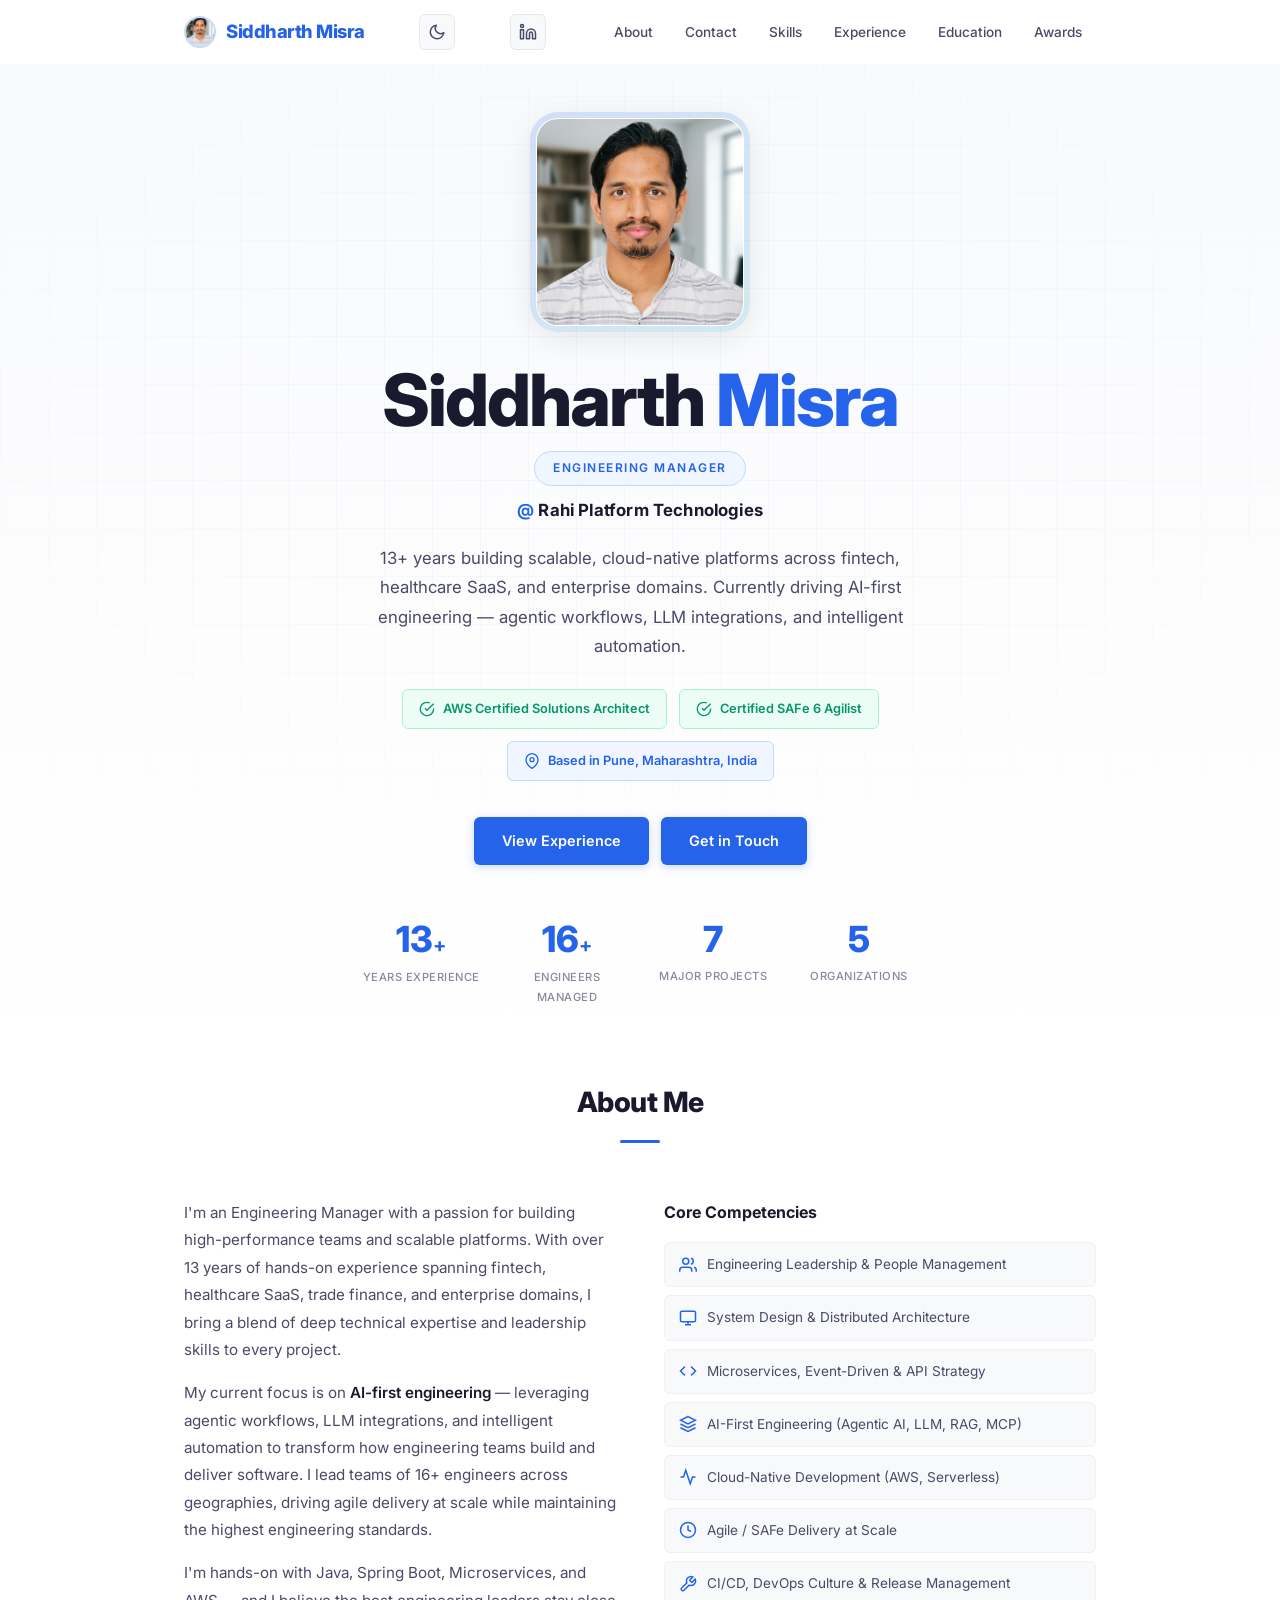
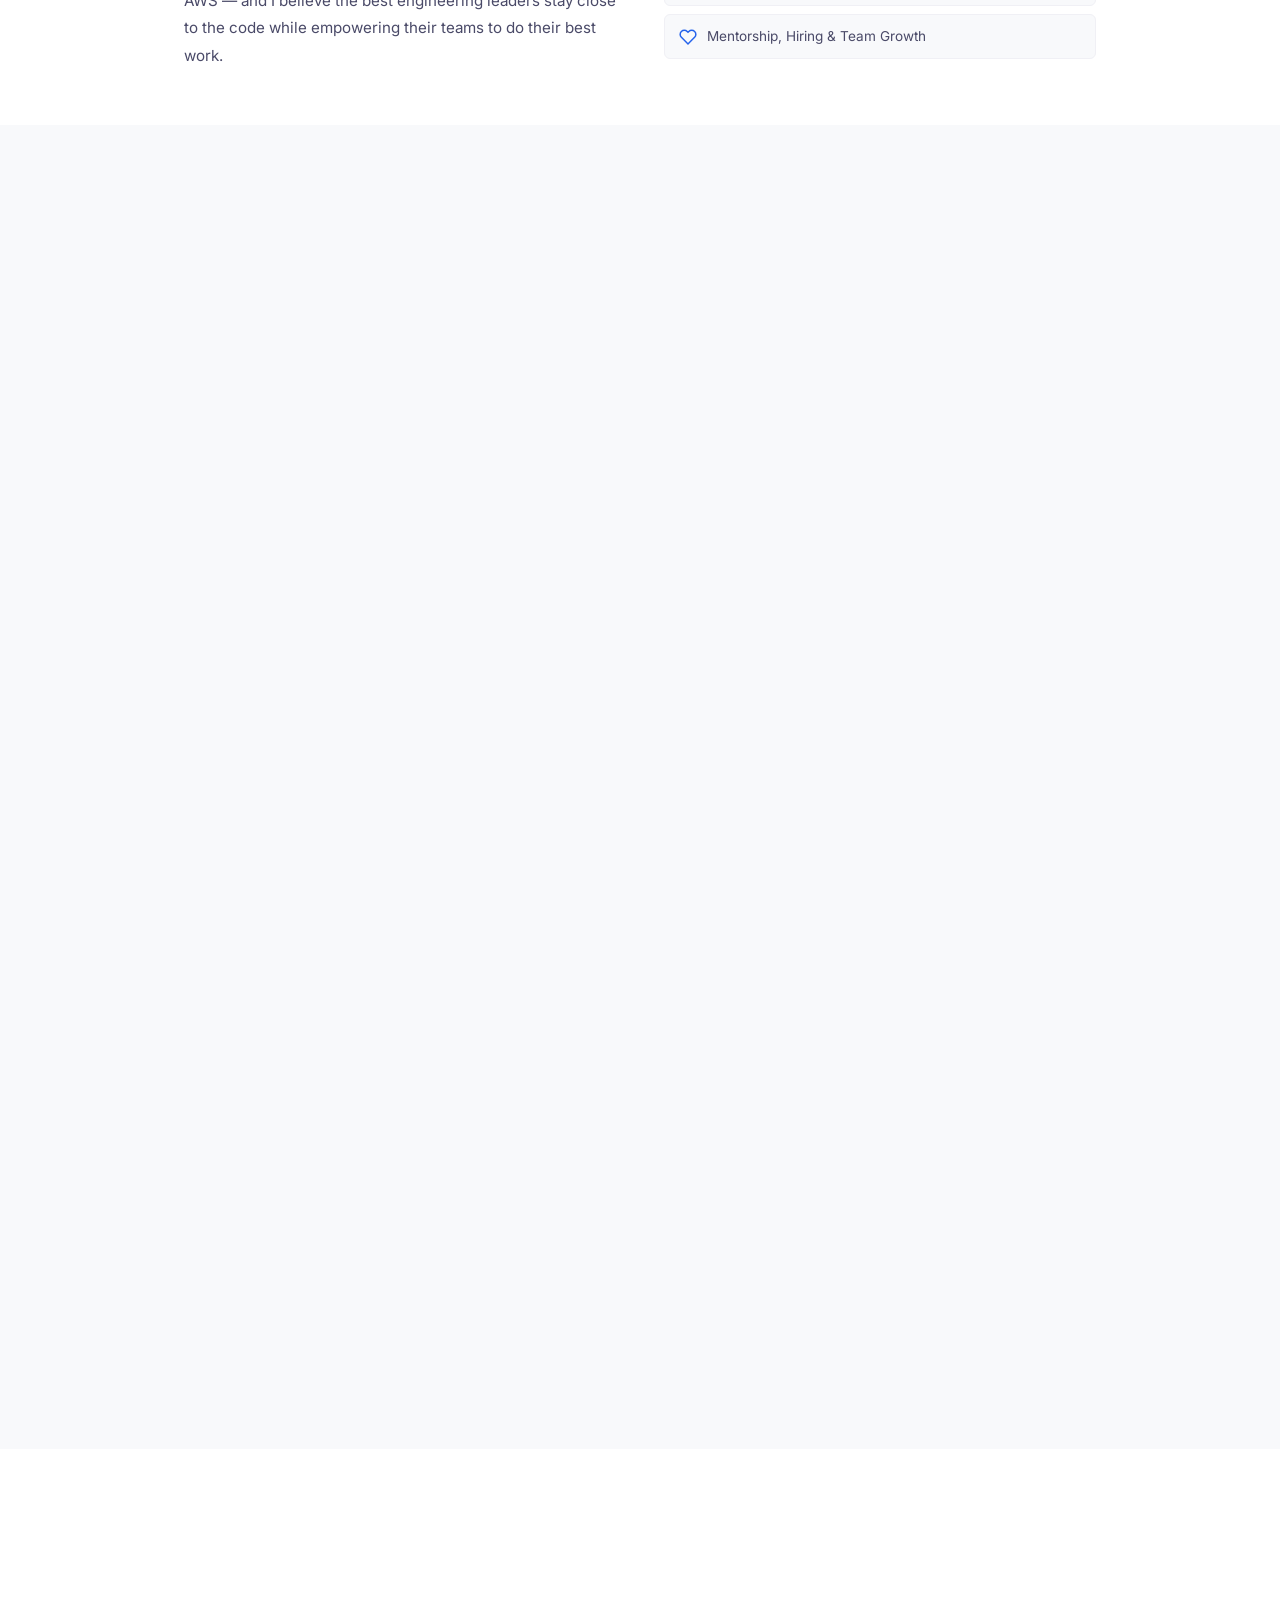
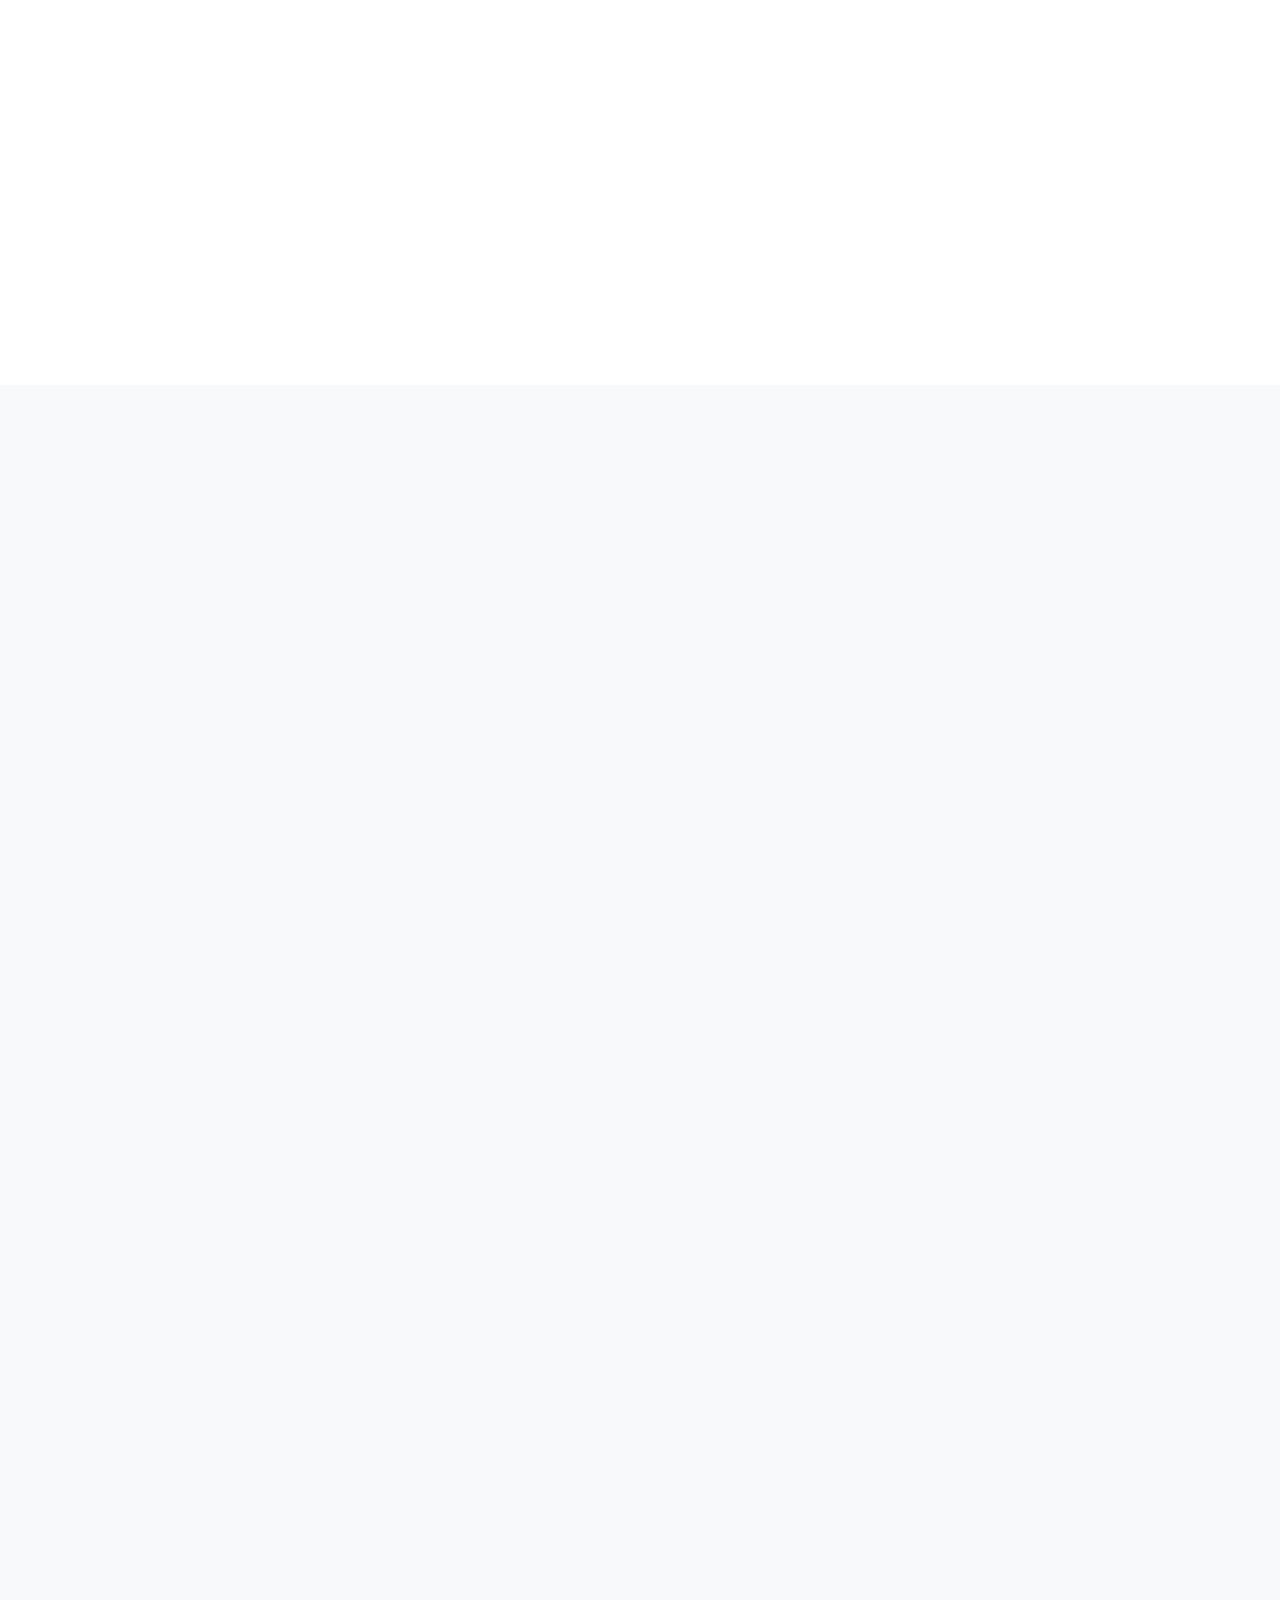
==== commit e066d0e9: "added counter" ====
--- a/index.html
+++ b/index.html
@@ -3,13 +3,54 @@
 <head>
     <meta charset="UTF-8">
     <meta name="viewport" content="width=device-width, initial-scale=1.0">
-    <title>Siddharth Misra &mdash; Engineering Manager</title>
-    <meta name="description" content="Engineering Manager with 13+ years of experience building scalable, cloud-native platforms. AWS Certified, SAFe Agilist, AI-First Engineering Leader.">
-    <meta name="keywords" content="Siddharth Misra, Engineering Manager, Java, Spring Boot, AWS, Microservices, AI, Resume, Portfolio">
-    <meta property="og:title" content="Siddharth Misra &mdash; Engineering Manager">
-    <meta property="og:description" content="Engineering Manager with 13+ years building scalable cloud-native platforms across fintech, healthcare SaaS, and enterprise domains.">
+    <title>Siddharth Misra | Engineering Manager | AWS Certified Solutions Architect | SAFe 6 Agilist Certified | AI-First Leader</title>
+    <meta name="description" content="Siddharth Misra is an Engineering Manager with 13+ years of experience building scalable, cloud-native platforms. AWS Certified Solutions Architect, SAFe 6 Agilist, and AI-First Engineering Leader based in Pune, India.">
+    <meta name="keywords" content="Siddharth Misra, Engineering Manager, Java, Spring Boot, AWS, Microservices, AI, LLM, Agentic Workflows, Fintech, Healthcare SaaS, Resume, Portfolio, Pune, India">
+    <meta name="author" content="Siddharth Misra">
+    <meta name="robots" content="index, follow">
+    <link rel="canonical" href="https://siddharth-misra.github.io/">
+    <!-- Open Graph -->
+    <meta property="og:title" content="Siddharth Misra — Engineering Manager | AWS Certified | AI-First Leader">
+    <meta property="og:description" content="Siddharth Misra is an Engineering Manager with 13+ years building scalable cloud-native platforms across fintech, healthcare SaaS, and enterprise domains. Currently driving AI-first engineering at Rahi Platform Technologies.">
     <meta property="og:type" content="website">
+    <meta property="og:url" content="https://siddharth-misra.github.io/">
+    <meta property="og:image" content="https://siddharth-misra.github.io/Siddharth-Misra.png">
+    <meta property="og:image:alt" content="Siddharth Misra - Engineering Manager">
+    <meta property="og:site_name" content="Siddharth Misra">
+    <meta property="og:locale" content="en_US">
+    <!-- Twitter Card -->
+    <meta name="twitter:card" content="summary_large_image">
+    <meta name="twitter:title" content="Siddharth Misra — Engineering Manager | AWS Certified | AI-First Leader">
+    <meta name="twitter:description" content="Engineering Manager with 13+ years building scalable cloud-native platforms. AWS Certified, SAFe Agilist, AI-First Engineering Leader based in Pune, India.">
+    <meta name="twitter:image" content="https://siddharth-misra.github.io/Siddharth-Misra.png">
     <meta name="color-scheme" content="light dark">
+    <!-- Structured Data -->
+    <script type="application/ld+json">
+    {
+      "@context": "https://schema.org",
+      "@type": "Person",
+      "name": "Siddharth Misra",
+      "jobTitle": "Engineering Manager",
+      "url": "https://siddharth-misra.github.io/",
+      "image": "https://siddharth-misra.github.io/Siddharth-Misra.png",
+      "description": "Engineering Manager with 13+ years of experience building scalable, cloud-native platforms across fintech, healthcare SaaS, and enterprise domains.",
+      "address": {
+        "@type": "PostalAddress",
+        "addressLocality": "Pune",
+        "addressRegion": "Maharashtra",
+        "addressCountry": "IN"
+      },
+      "worksFor": {
+        "@type": "Organization",
+        "name": "Rahi Platform Technologies",
+        "url": "https://www.rahitechnologies.com"
+      },
+      "sameAs": [
+        "https://linkedin.com/in/siddharthmisra9"
+      ],
+      "knowsAbout": ["Engineering Management", "Cloud-Native Platforms", "AWS", "Java", "Spring Boot", "Microservices", "AI", "LLM", "Agentic Workflows", "Fintech", "Healthcare SaaS"]
+    }
+    </script>
     <script>document.documentElement.classList.add('js');</script>
     <link rel="dns-prefetch" href="//fonts.googleapis.com">
     <link rel="dns-prefetch" href="//fonts.gstatic.com">
@@ -22,7 +63,10 @@
     <!-- Navigation -->
     <nav class="nav" id="nav" aria-label="Primary">
         <div class="nav-inner">
-            <a href="#hero" class="nav-logo">Siddharth Misra</a>
+            <a href="#hero" class="nav-logo">
+                <img src="Siddharth-Misra.png" alt="Siddharth Misra" class="nav-logo-img">
+                Siddharth Misra
+            </a>
             <button class="nav-toggle" id="navToggle" type="button" aria-label="Toggle menu" aria-controls="navLinks" aria-expanded="false">
                 <span></span><span></span><span></span>
             </button>
@@ -104,9 +148,6 @@
                     <span class="stat-label">Organizations</span>
                 </div>
             </div>
-        </div>
-        <div class="scroll-indicator">
-            <svg width="24" height="24" viewBox="0 0 24 24" fill="none" stroke="currentColor" stroke-width="2"><polyline points="7 13 12 18 17 13"/><polyline points="7 6 12 11 17 6"/></svg>
         </div>
     </section>
 
@@ -204,7 +245,7 @@
     </section>
 
     <!-- Skills Section -->
-    <section class="section section-alt" id="skills">
+    <section class="section" id="skills">
         <div class="container">
             <h2 class="section-title fade-up">Technical Skills</h2>
             <div class="skills-table fade-up">
@@ -289,7 +330,7 @@
                         <span class="tag">Webhooks</span>
                     </div>
                 </div>
-                <div class="skill-row skill-row-highlight">
+                <div class="skill-row">
                     <div class="skill-label">
                         <svg width="16" height="16" viewBox="0 0 24 24" fill="none" stroke="currentColor" stroke-width="2"><path d="M12 2L2 7l10 5 10-5-10-5z"/><path d="M2 17l10 5 10-5"/><path d="M2 12l10 5 10-5"/></svg>
                         AI & Agentic
@@ -435,6 +476,7 @@
                             <li>Drove DevOps improvements that <strong>reduced deployment time by 60%</strong> and enhanced CI/CD pipelines.</li>
                             <li>Led infrastructure cost optimization initiatives, reducing cloud spend while improving reliability.</li>
                             <li>Conducted regular 1:1s, mentored engineers, and drove hiring and career development.</li>
+                            <li>Received <strong>Total Experience Champion</strong> and <strong>Learning Champion</strong> awards.</li>
                         </ul>
                     </div>
                 </div>
@@ -548,7 +590,6 @@
                             <li>Founded the company and owned the full product lifecycle from ideation to deployment.</li>
                             <li>Designed and built a multi-platform ecosystem (web, Android, desktop) from scratch.</li>
                             <li>Led product strategy, MVP development, user onboarding, and market testing.</li>
-                            <li>Hired and managed a cross-functional team to ship core features under tight timelines.</li>
                         </ul>
                     </div>
                 </div>
@@ -710,15 +751,23 @@
         </div>
     </section>
 
-    <!-- Projects Section removed - content lives in Experience section -->
-
     <!-- Footer -->
     <footer class="footer">
         <div class="container">
             <p>&copy; 2026 Siddharth Misra. All rights reserved.</p>
+            <p class="visitor-count">Visitors: <span id="visitor-count">—</span></p>
         </div>
     </footer>
 
     <script src="script.js" defer></script>
+    <script data-goatcounter="https://siddharth-misra.goatcounter.com/count"
+        async src="//gc.zgo.at/count.js"></script>
+    <script type="module">
+        try {
+            const r = await fetch('https://siddharth-misra.goatcounter.com/counter//.json');
+            const d = await r.json();
+            document.getElementById('visitor-count').textContent = d.count;
+        } catch {}
+    </script>
 </body>
 </html>
--- a/style.css
+++ b/style.css
@@ -143,6 +143,18 @@
     font-weight: 800;
     color: var(--accent);
     letter-spacing: -0.5px;
+    display: flex;
+    align-items: center;
+    gap: 10px;
+}
+
+.nav-logo-img {
+    width: 32px;
+    height: 32px;
+    border-radius: 50%;
+    object-fit: cover;
+    border: 2px solid var(--accent-border);
+    flex-shrink: 0;
 }
 
 .nav-logo:hover { color: var(--accent-dark); }
@@ -257,7 +269,7 @@
     align-items: center;
     justify-content: center;
     position: relative;
-    padding: calc(var(--nav-height) + 48px) 0 80px;
+    padding: calc(var(--nav-height) + 48px) 0 32px;
     background: linear-gradient(180deg, var(--bg-secondary) 0%, var(--bg-primary) 100%);
 }
 
@@ -517,7 +529,7 @@
 
 /* ===== Sections ===== */
 .section {
-    padding: 88px 0;
+    padding: 40px 0;
 }
 
 /* Improve first render by skipping below-the-fold layout/paint until needed */
@@ -529,6 +541,14 @@
 .section-alt {
     background: var(--bg-secondary);
 }
+
+/* Alternating section backgrounds: about=primary, contact=alt, skills=primary, experience=alt, education=primary, awards=alt */
+#about      { background: var(--bg-primary); }
+#contact    { background: var(--bg-secondary); }
+#skills     { background: var(--bg-primary); }
+#experience { background: var(--bg-secondary); }
+#education  { background: var(--bg-primary); }
+#awards     { background: var(--bg-secondary); }
 
 .section-title {
     font-size: 1.75rem;
@@ -1182,6 +1202,10 @@
 .footer p {
     font-size: 0.78rem;
     color: var(--text-muted);
+}
+
+.visitor-count {
+    margin-top: 6px;
 }
 
 /* ===== Animations ===== */
@@ -1303,7 +1327,7 @@
 
     .timeline-content { padding: 20px 18px; }
     .modules-grid { grid-template-columns: 1fr; }
-    .section { padding: 64px 0; }
+    .section { padding: 40px 0; }
     .section-title { font-size: 1.5rem; margin-bottom: 40px; }
     .skill-row { grid-template-columns: 140px 1fr; padding: 12px 16px; }
     .awards-grid { grid-template-columns: 1fr; }
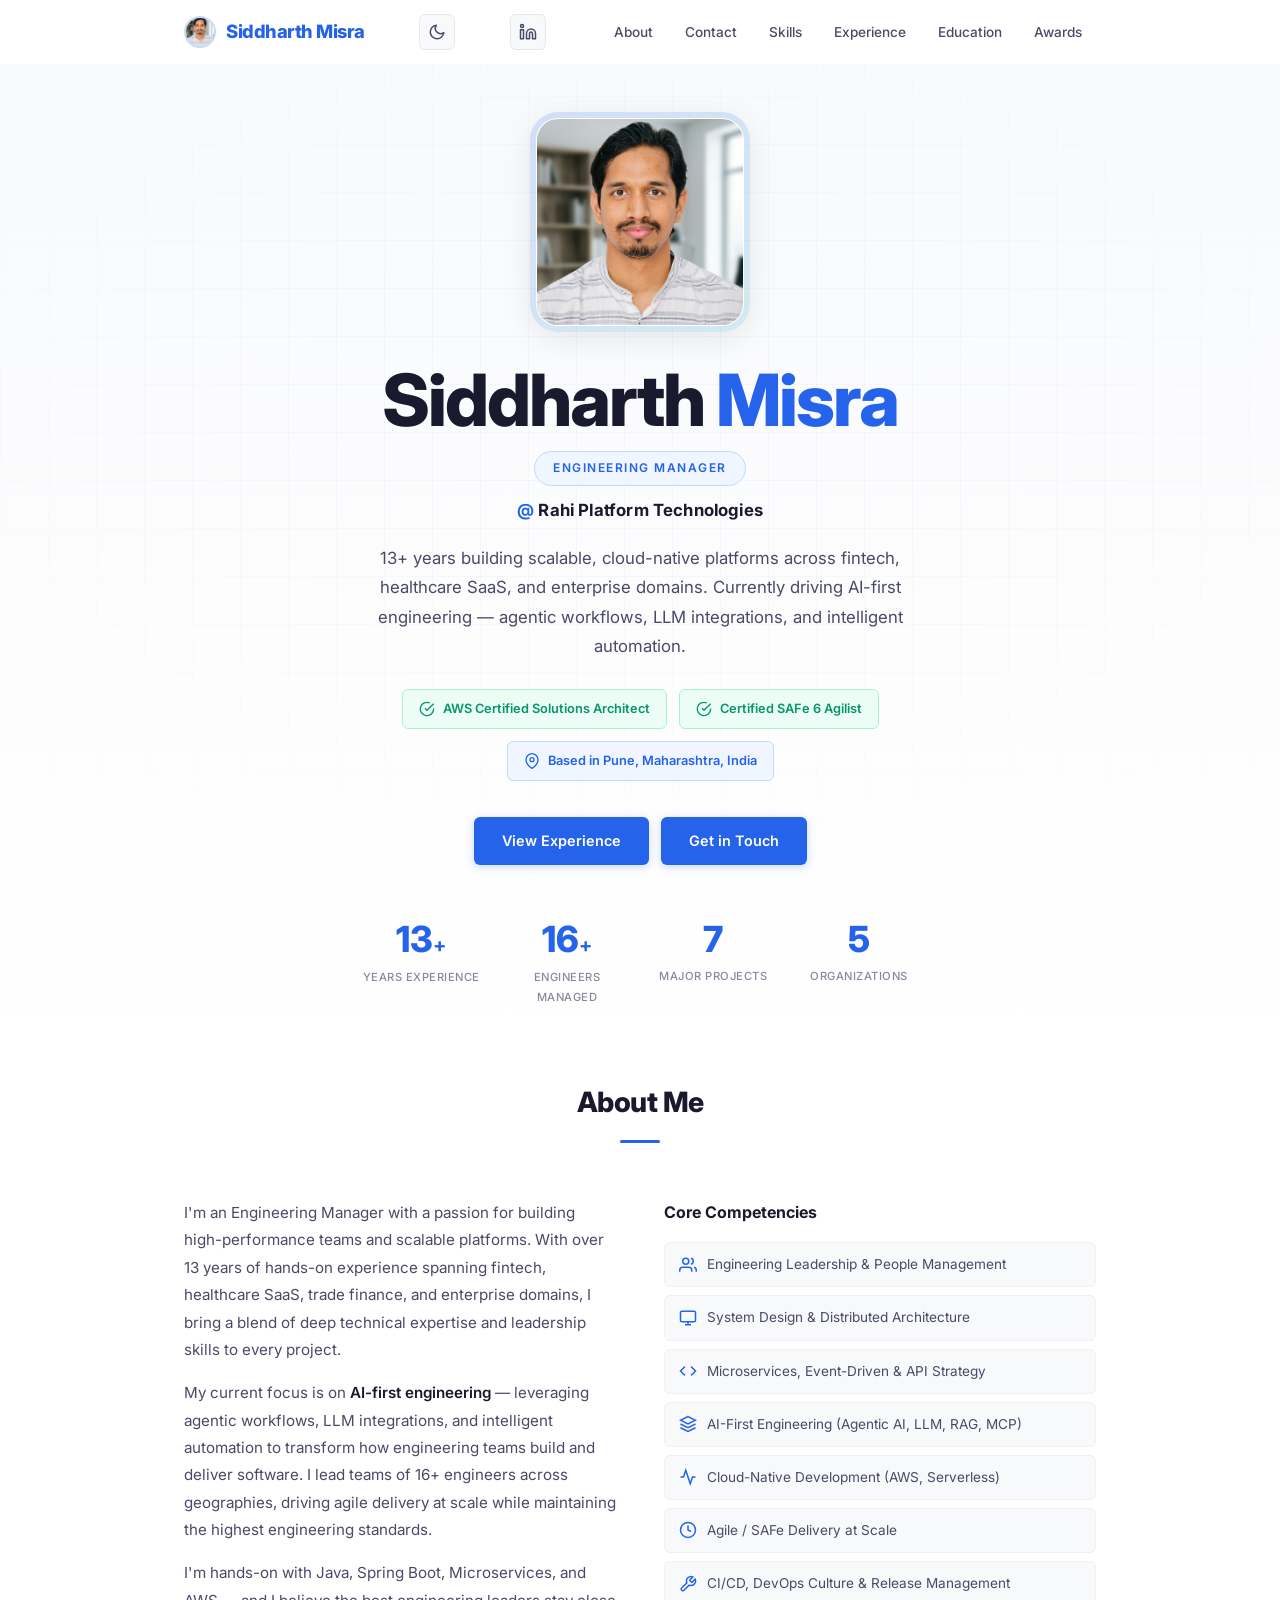
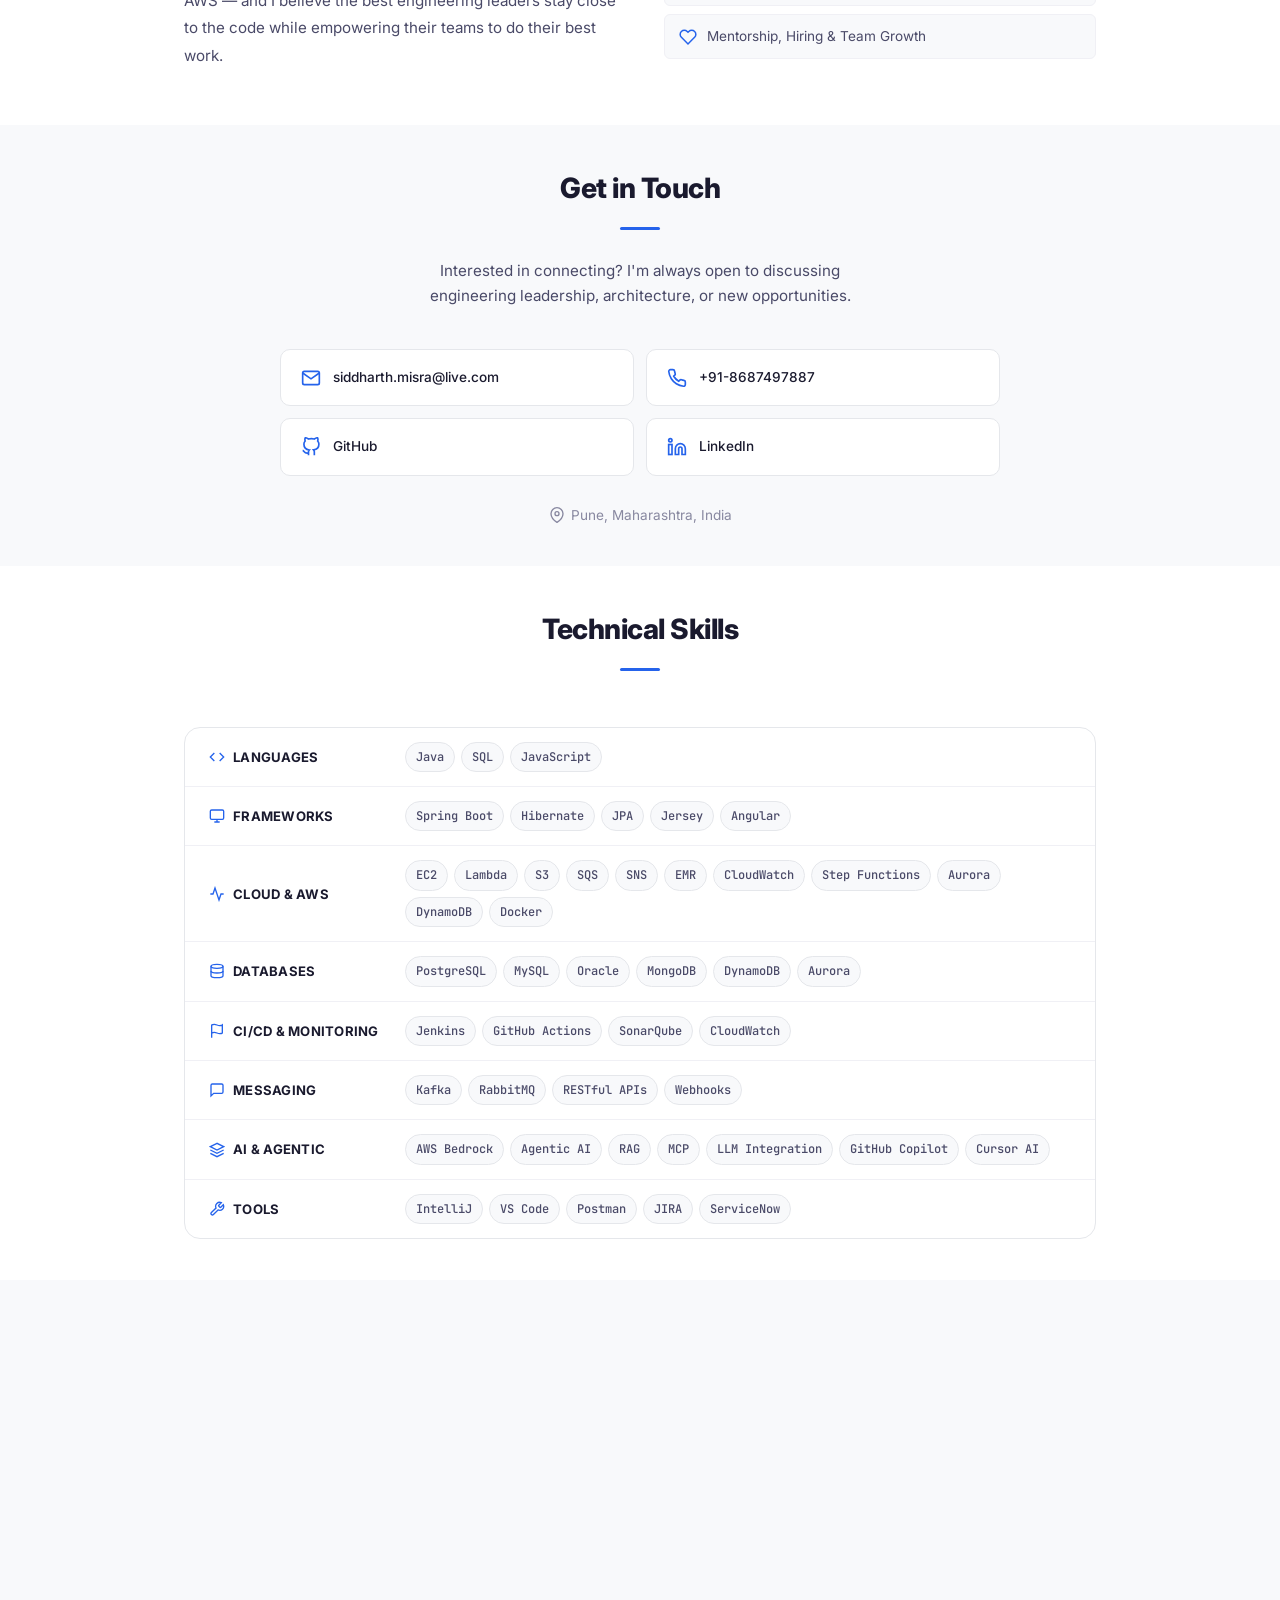
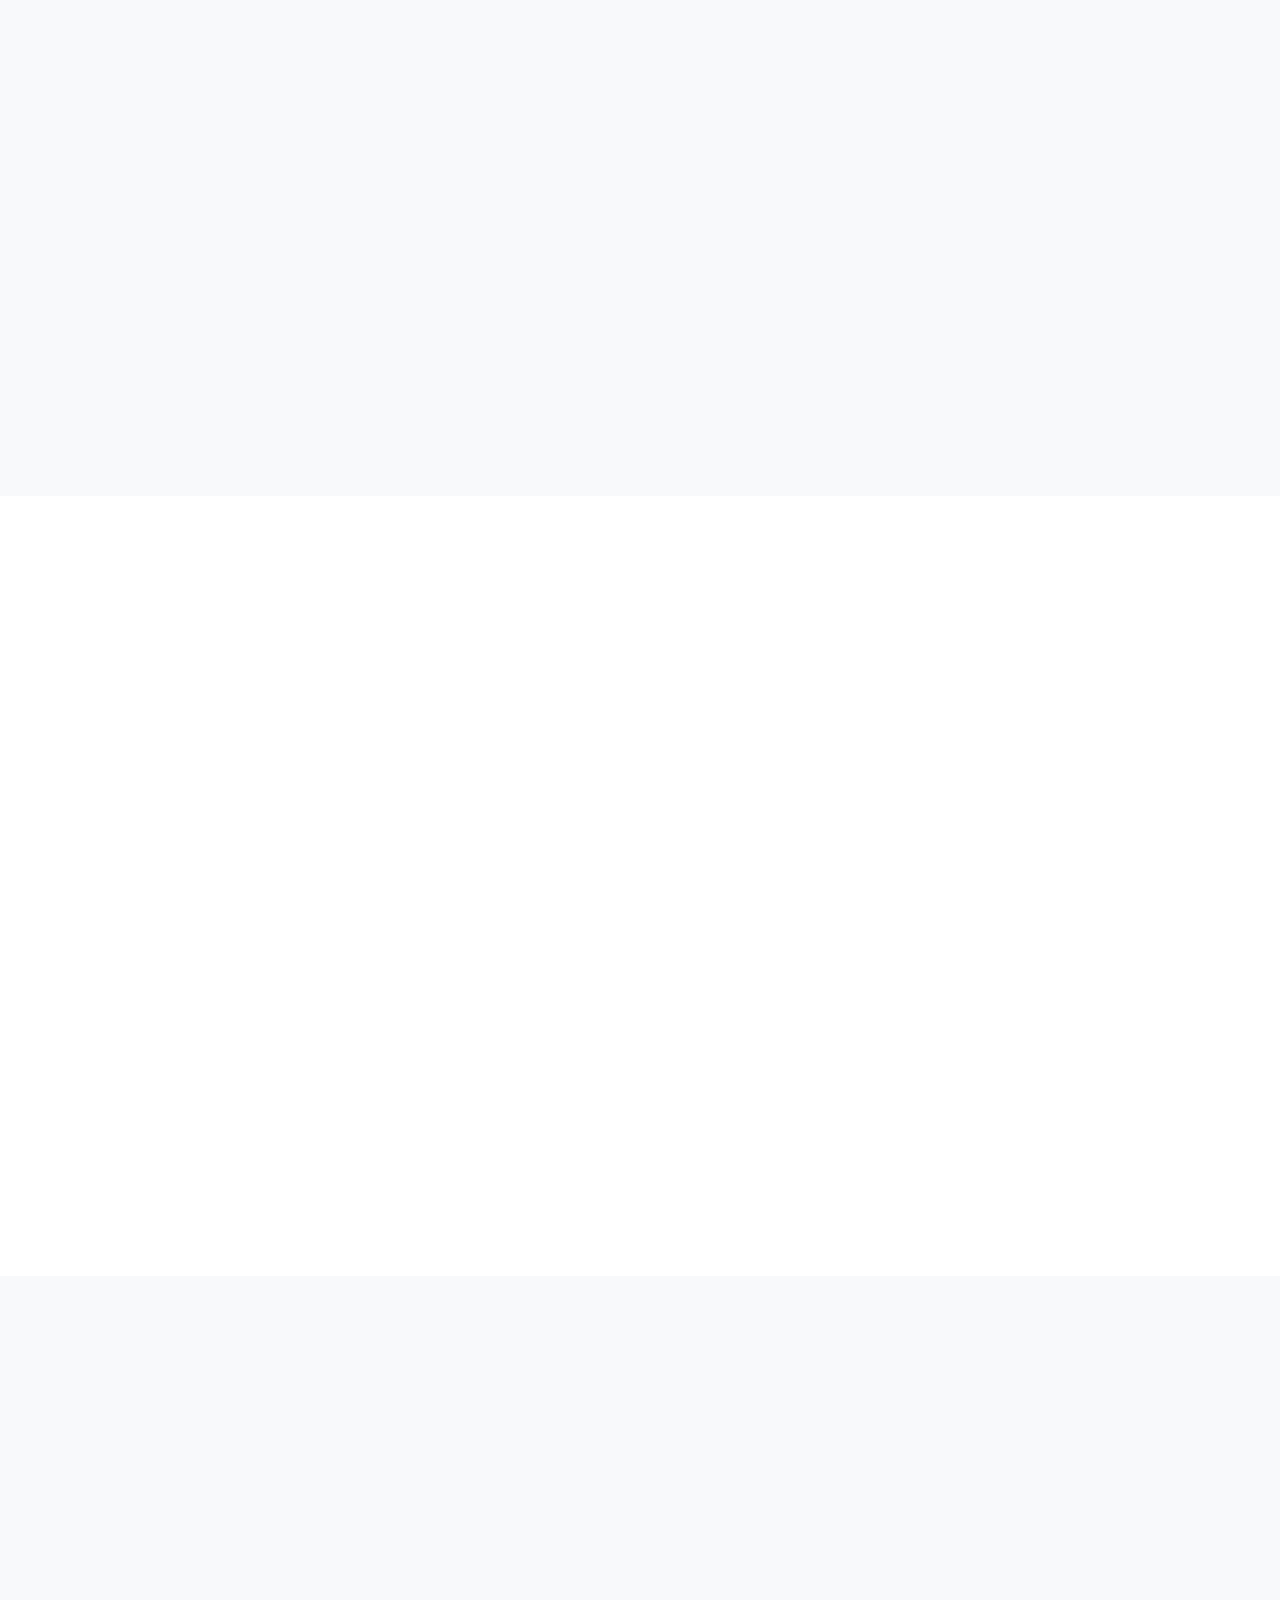
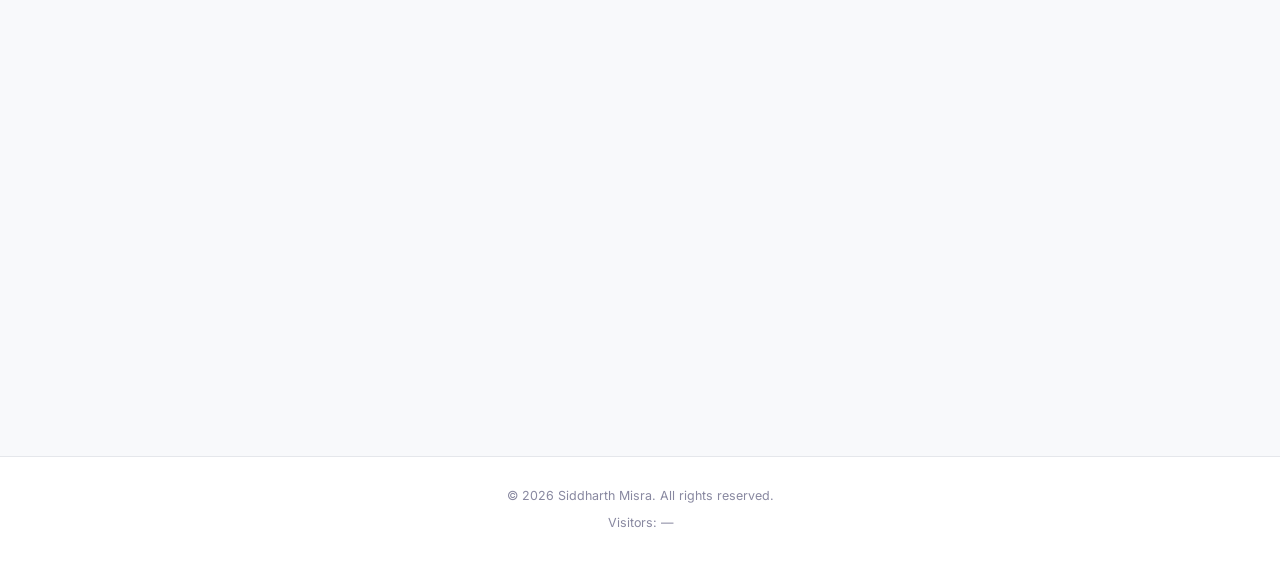
==== commit cba3c9fc: "counter updated" ====
--- a/index.html
+++ b/index.html
@@ -764,7 +764,7 @@
         async src="//gc.zgo.at/count.js"></script>
     <script type="module">
         try {
-            const r = await fetch('https://siddharth-misra.goatcounter.com/counter//.json');
+            const r = await fetch('https://siddharth-misra.goatcounter.com/counter/%2F.json');
             const d = await r.json();
             document.getElementById('visitor-count').textContent = d.count;
         } catch {}
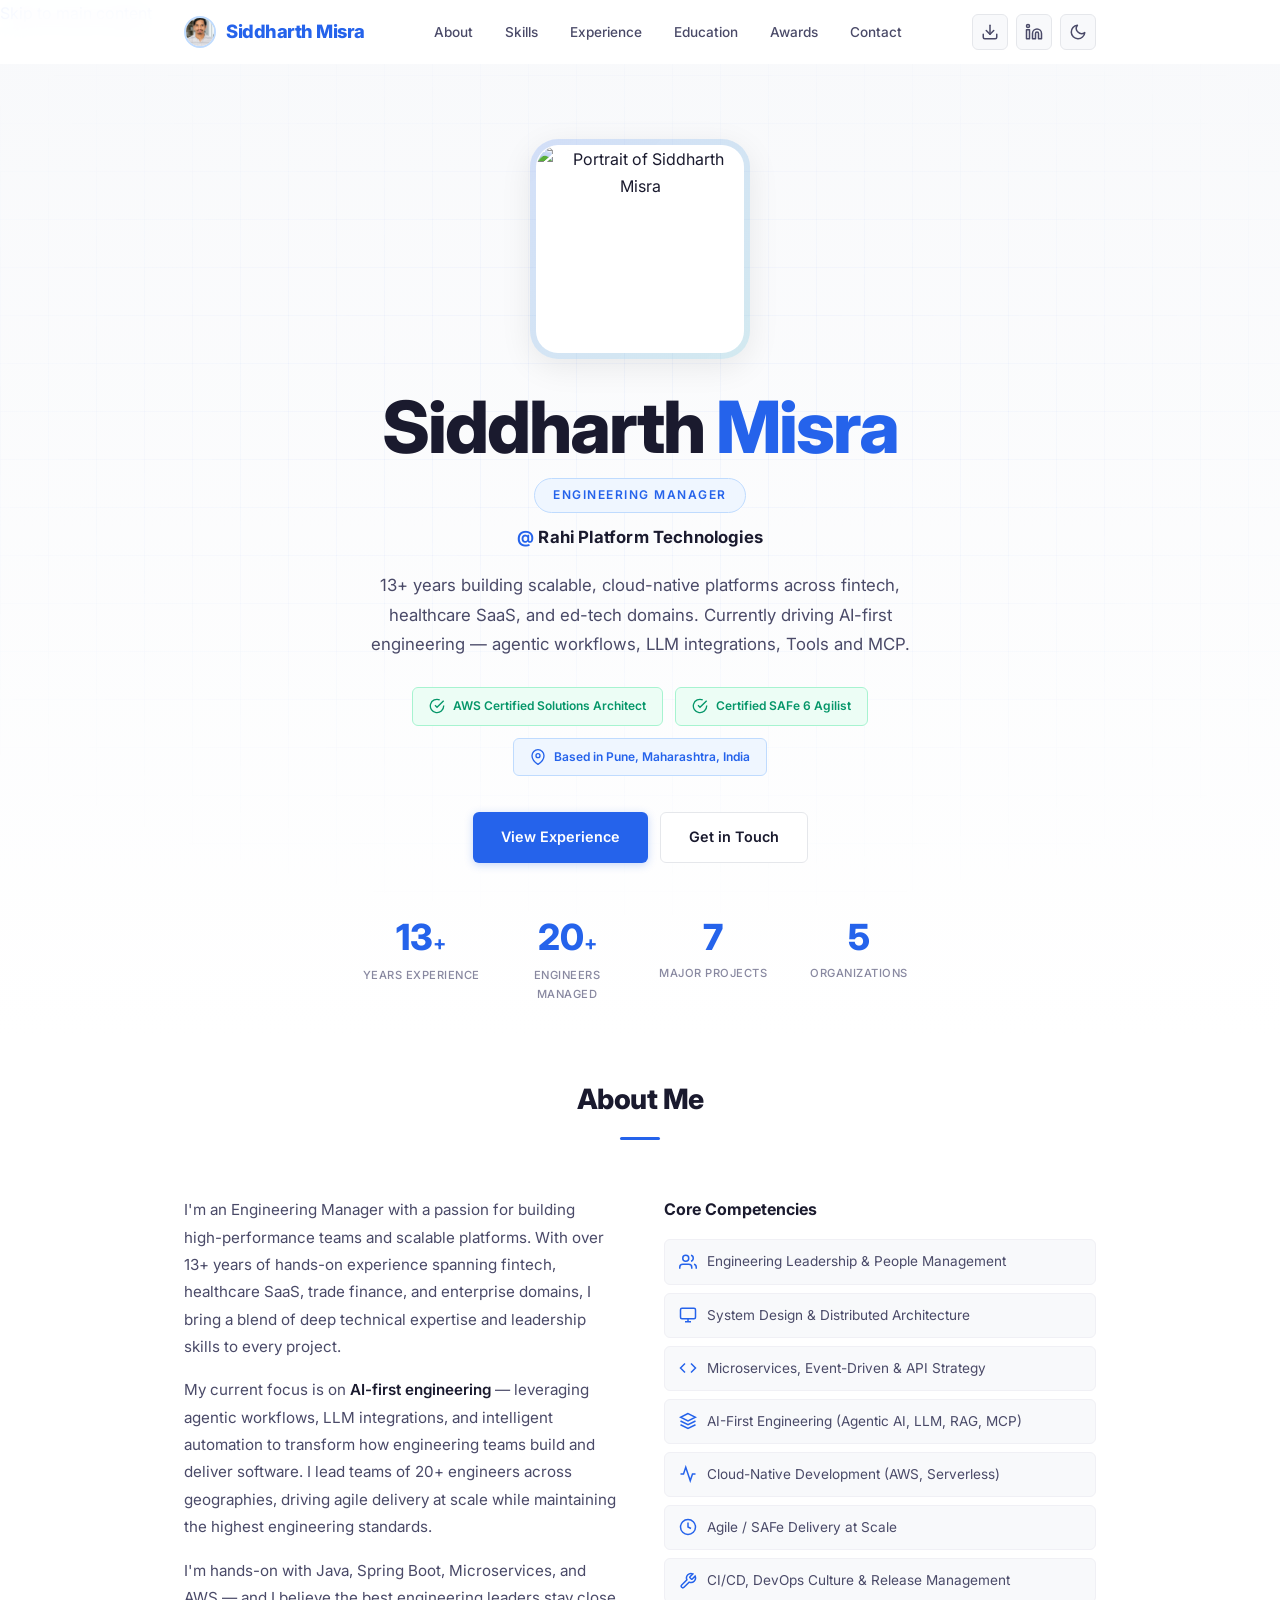
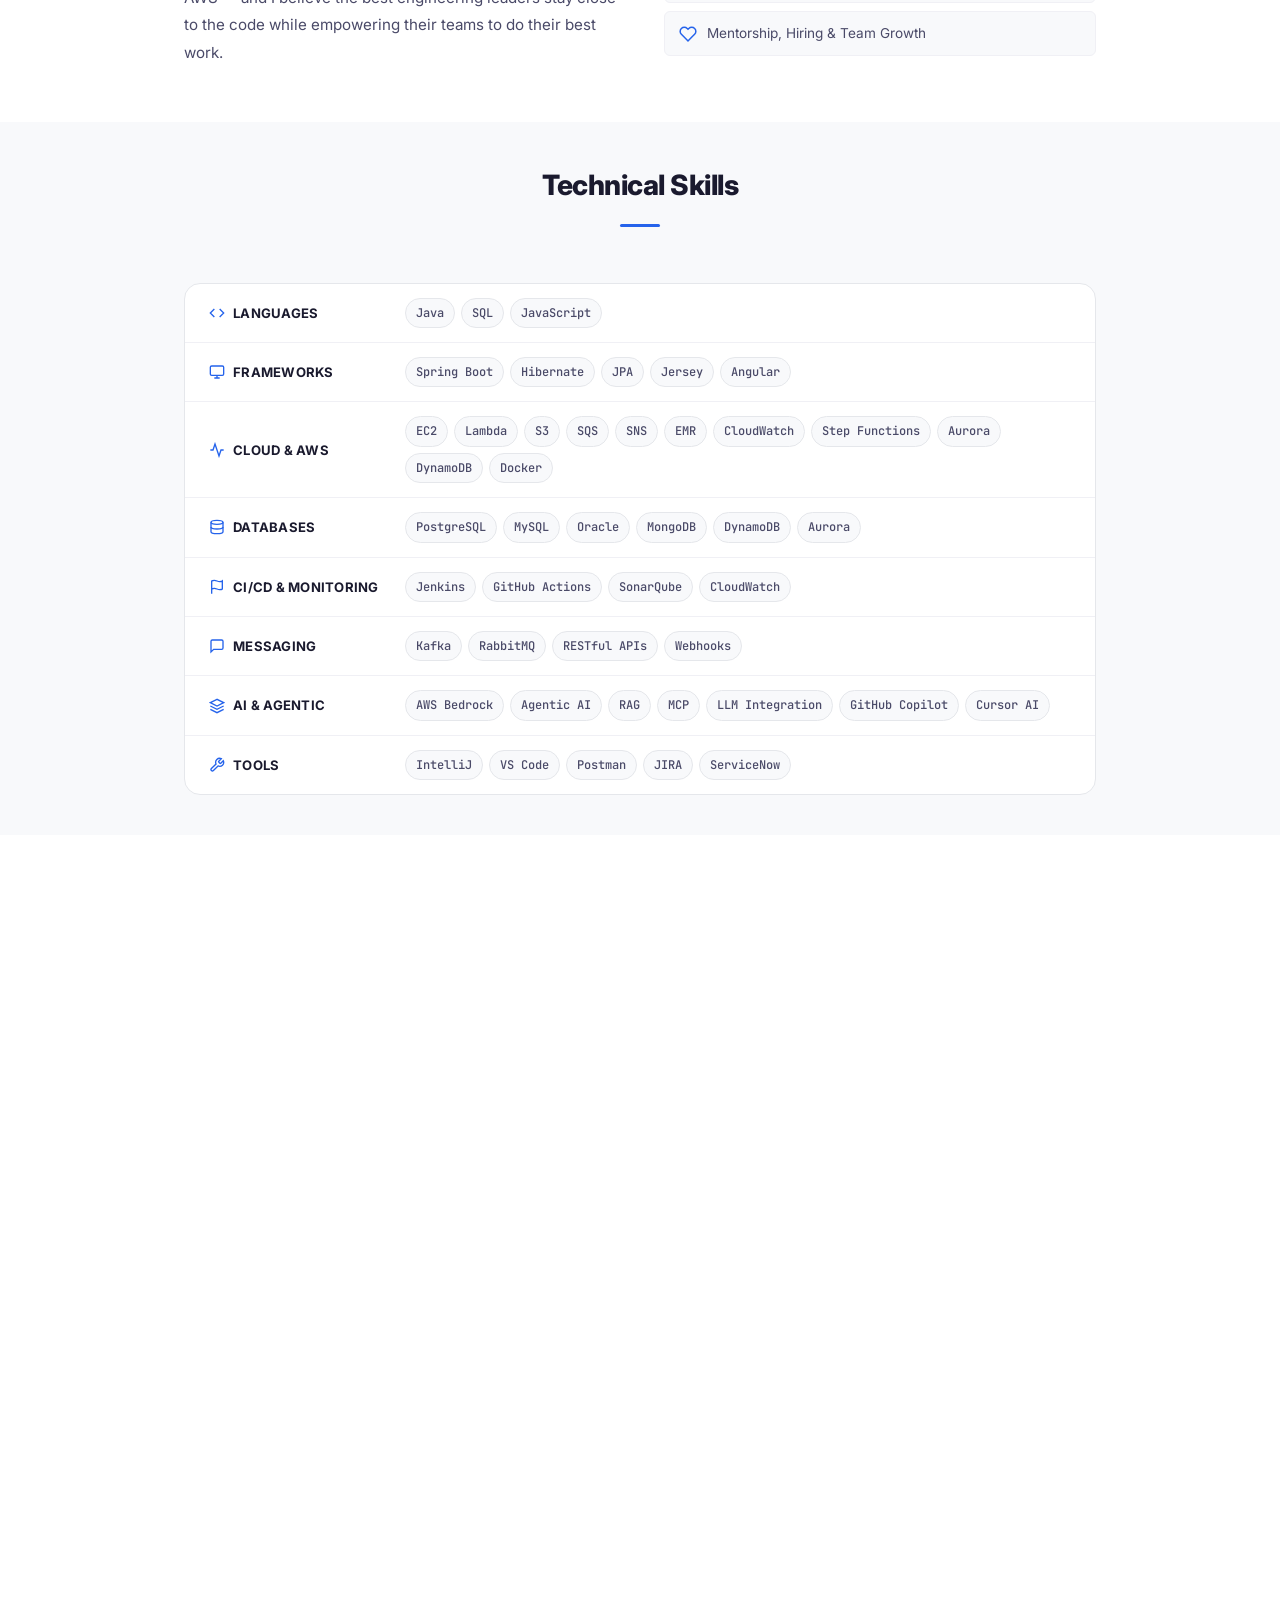
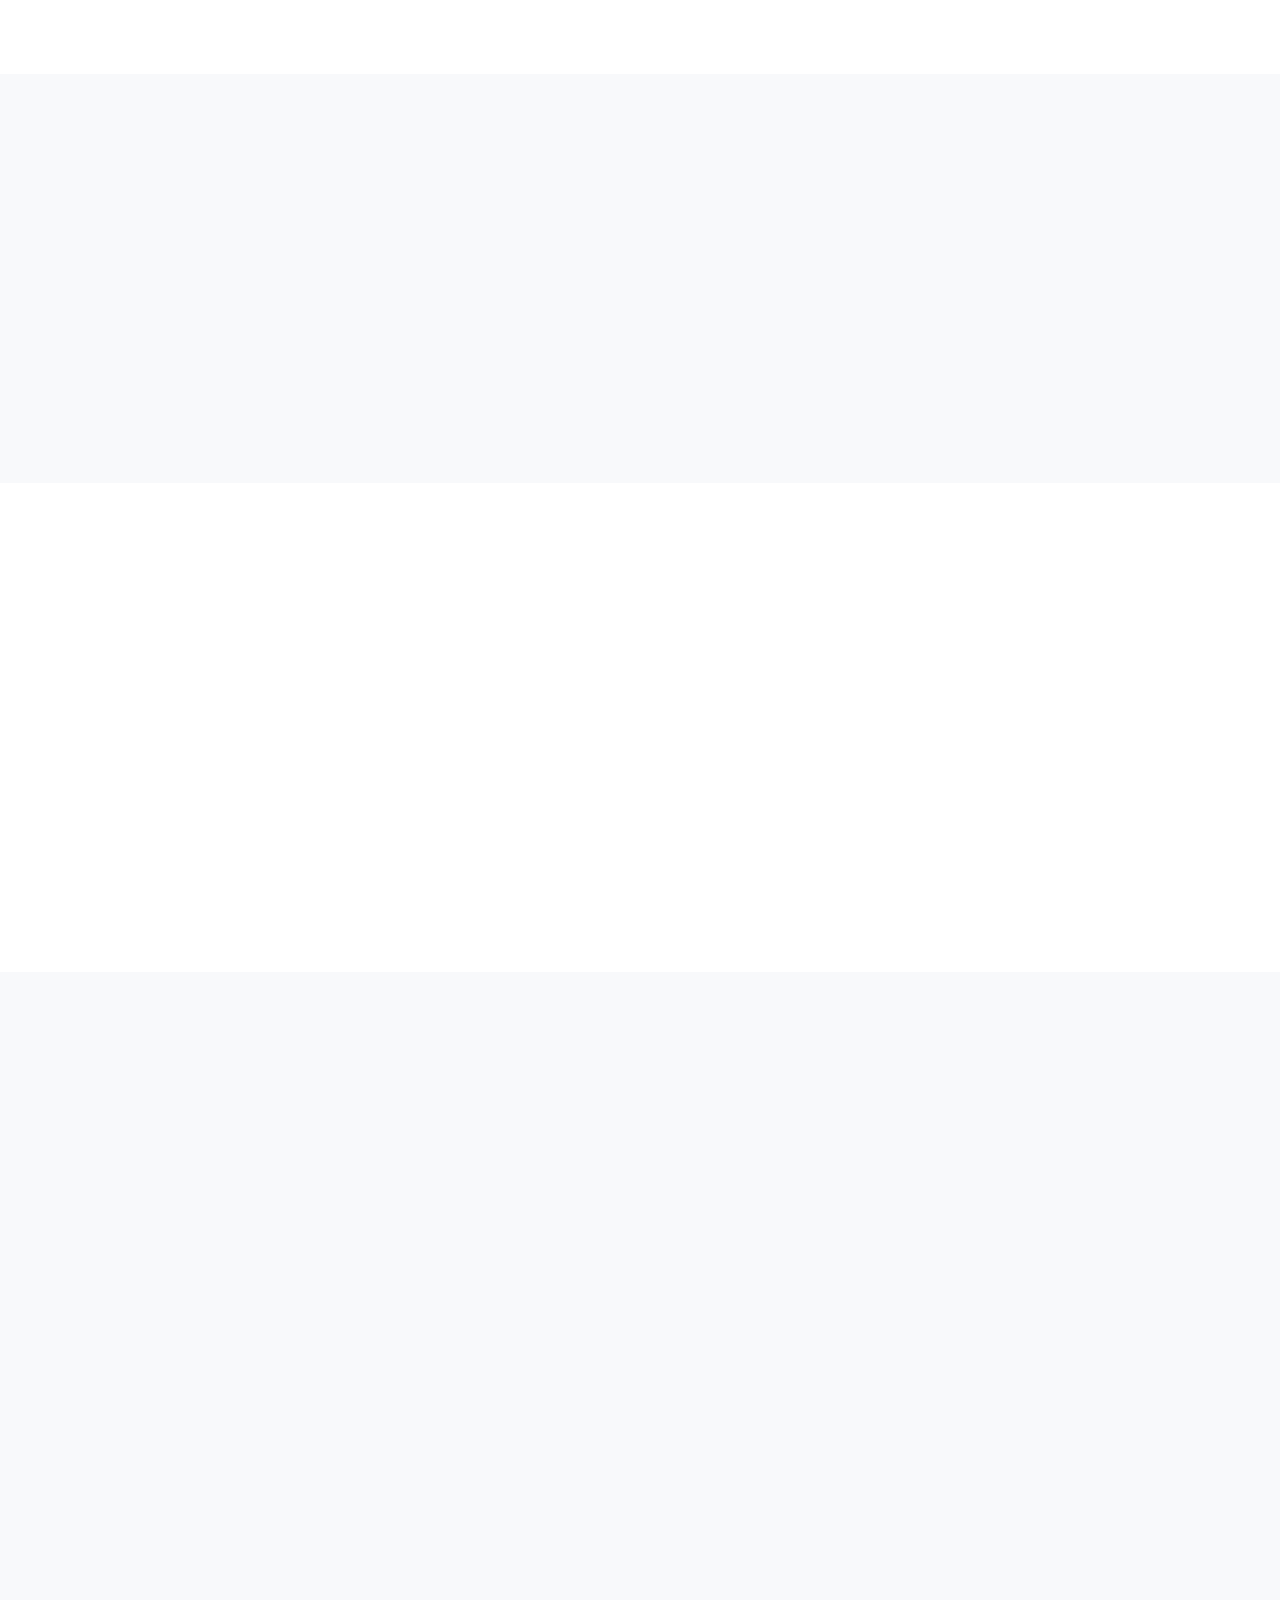
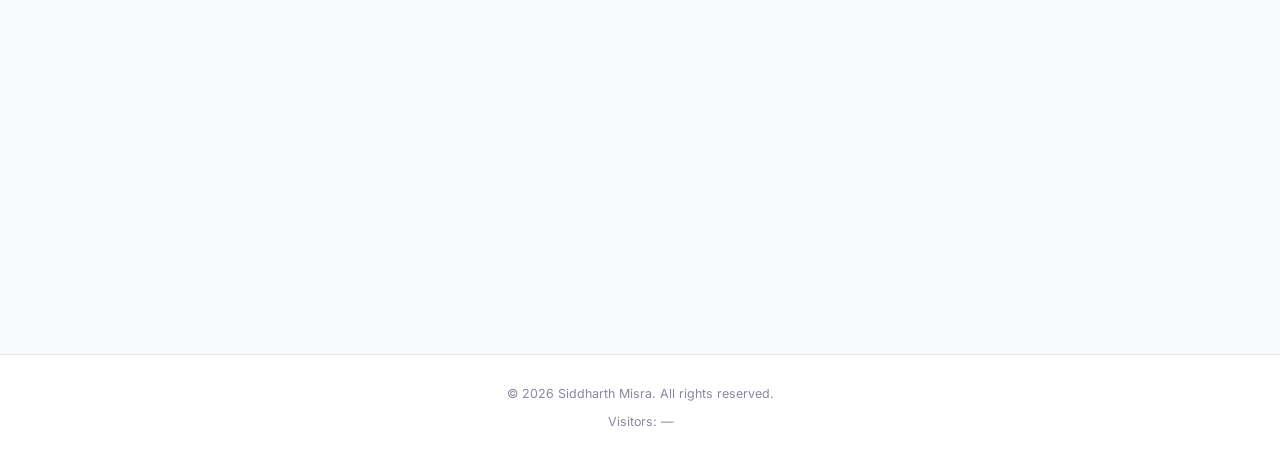
==== commit 19c8172e: "fixed data" ====
--- a/index.html
+++ b/index.html
@@ -57,9 +57,13 @@
     <link rel="preconnect" href="https://fonts.googleapis.com">
     <link rel="preconnect" href="https://fonts.gstatic.com" crossorigin>
     <link href="https://fonts.googleapis.com/css2?family=Inter:opsz,wght@14..32,300..800&family=JetBrains+Mono:wght@400;500&display=swap" rel="stylesheet">
+    <link rel="icon" type="image/png" sizes="32x32" href="favicon-32.png">
+    <link rel="icon" type="image/png" sizes="192x192" href="favicon-192.png">
+    <link rel="apple-touch-icon" href="apple-touch-icon.png">
     <link rel="stylesheet" href="style.css">
 </head>
 <body>
+    <a href="#main-content" class="skip-link">Skip to main content</a>
     <!-- Navigation -->
     <nav class="nav" id="nav" aria-label="Primary">
         <div class="nav-inner">
@@ -67,39 +71,49 @@
                 <img src="Siddharth-Misra.png" alt="Siddharth Misra" class="nav-logo-img">
                 Siddharth Misra
             </a>
-            <button class="nav-toggle" id="navToggle" type="button" aria-label="Toggle menu" aria-controls="navLinks" aria-expanded="false">
-                <span></span><span></span><span></span>
-            </button>
-            <button class="theme-toggle" id="themeToggle" type="button" aria-label="Toggle color theme" title="Toggle color theme" aria-pressed="false">
-                <svg class="icon-sun" width="18" height="18" viewBox="0 0 24 24" fill="none" stroke="currentColor" stroke-width="2" stroke-linecap="round" stroke-linejoin="round"><circle cx="12" cy="12" r="5"/><line x1="12" y1="1" x2="12" y2="3"/><line x1="12" y1="21" x2="12" y2="23"/><line x1="4.22" y1="4.22" x2="5.64" y2="5.64"/><line x1="18.36" y1="18.36" x2="19.78" y2="19.78"/><line x1="1" y1="12" x2="3" y2="12"/><line x1="21" y1="12" x2="23" y2="12"/><line x1="4.22" y1="19.78" x2="5.64" y2="18.36"/><line x1="18.36" y1="5.64" x2="19.78" y2="4.22"/></svg>
-                <svg class="icon-moon" width="18" height="18" viewBox="0 0 24 24" fill="none" stroke="currentColor" stroke-width="2" stroke-linecap="round" stroke-linejoin="round"><path d="M21 12.79A9 9 0 1 1 11.21 3 7 7 0 0 0 21 12.79z"/></svg>
-            </button>
-            <a href="https://linkedin.com/in/siddharthmisra9" target="_blank" rel="noopener noreferrer" class="linkedin-nav-btn" aria-label="LinkedIn profile" title="LinkedIn profile">
-                <svg width="18" height="18" viewBox="0 0 24 24" fill="none" stroke="currentColor" stroke-width="2" stroke-linecap="round" stroke-linejoin="round"><path d="M16 8a6 6 0 0 1 6 6v7h-4v-7a2 2 0 0 0-2-2 2 2 0 0 0-2 2v7h-4v-7a6 6 0 0 1 6-6z"/><rect x="2" y="9" width="4" height="12"/><circle cx="4" cy="4" r="2"/></svg>
-            </a>
             <ul class="nav-links" id="navLinks">
                 <li><a href="#about">About</a></li>
-                <li><a href="#contact">Contact</a></li>
                 <li><a href="#skills">Skills</a></li>
                 <li><a href="#experience">Experience</a></li>
                 <li><a href="#education">Education</a></li>
                 <li><a href="#awards">Awards</a></li>
+                <li><a href="#contact">Contact</a></li>
             </ul>
+            <div class="nav-actions">
+                <a href="Siddharth-Misra-Resume.pdf" target="_blank" rel="noopener noreferrer" class="linkedin-nav-btn" aria-label="Download resume" title="Download resume">
+                    <svg width="18" height="18" viewBox="0 0 24 24" fill="none" stroke="currentColor" stroke-width="2" stroke-linecap="round" stroke-linejoin="round"><path d="M21 15v4a2 2 0 0 1-2 2H5a2 2 0 0 1-2-2v-4"/><polyline points="7 10 12 15 17 10"/><line x1="12" y1="15" x2="12" y2="3"/></svg>
+                </a>
+                <a href="https://linkedin.com/in/siddharthmisra9" target="_blank" rel="noopener noreferrer" class="linkedin-nav-btn" aria-label="LinkedIn profile" title="LinkedIn profile">
+                    <svg width="18" height="18" viewBox="0 0 24 24" fill="none" stroke="currentColor" stroke-width="2" stroke-linecap="round" stroke-linejoin="round"><path d="M16 8a6 6 0 0 1 6 6v7h-4v-7a2 2 0 0 0-2-2 2 2 0 0 0-2 2v7h-4v-7a6 6 0 0 1 6-6z"/><rect x="2" y="9" width="4" height="12"/><circle cx="4" cy="4" r="2"/></svg>
+                </a>
+                <button class="theme-toggle" id="themeToggle" type="button" aria-label="Toggle color theme" title="Toggle color theme" aria-pressed="false">
+                    <svg class="icon-sun" width="18" height="18" viewBox="0 0 24 24" fill="none" stroke="currentColor" stroke-width="2" stroke-linecap="round" stroke-linejoin="round"><circle cx="12" cy="12" r="5"/><line x1="12" y1="1" x2="12" y2="3"/><line x1="12" y1="21" x2="12" y2="23"/><line x1="4.22" y1="4.22" x2="5.64" y2="5.64"/><line x1="18.36" y1="18.36" x2="19.78" y2="19.78"/><line x1="1" y1="12" x2="3" y2="12"/><line x1="21" y1="12" x2="23" y2="12"/><line x1="4.22" y1="19.78" x2="5.64" y2="18.36"/><line x1="18.36" y1="5.64" x2="19.78" y2="4.22"/></svg>
+                    <svg class="icon-moon" width="18" height="18" viewBox="0 0 24 24" fill="none" stroke="currentColor" stroke-width="2" stroke-linecap="round" stroke-linejoin="round"><path d="M21 12.79A9 9 0 1 1 11.21 3 7 7 0 0 0 21 12.79z"/></svg>
+                </button>
+                <button class="nav-toggle" id="navToggle" type="button" aria-label="Toggle menu" aria-controls="navLinks" aria-expanded="false">
+                    <span></span><span></span><span></span>
+                </button>
+            </div>
         </div>
     </nav>
-
+    <div class="nav-backdrop" id="navBackdrop" aria-hidden="true"></div>
+
+    <main id="main-content">
     <!-- Hero Section -->
     <section class="hero" id="hero">
         <div class="hero-bg-grid"></div>
         <div class="container hero-content">
             <div class="hero-photo-wrap animate-in delay-1">
-                <img
-                    class="hero-photo"
-                    src="Siddharth-Misra.png"
-                    alt="Portrait of Siddharth Misra"
-                    width="390"
-                    height="472"
-                >
+                <picture>
+                    <source srcset="Siddharth-Misra.webp" type="image/webp">
+                    <img
+                        class="hero-photo"
+                        src="Siddharth-Misra.png"
+                        alt="Portrait of Siddharth Misra"
+                        width="480"
+                        height="580"
+                    >
+                </picture>
             </div>
             <h1 class="hero-title animate-in delay-1">
                 Siddharth <span class="gradient-text">Misra</span>
@@ -107,8 +121,8 @@
             <div class="hero-badge animate-in delay-2">Engineering Manager</div>
             <p class="hero-org animate-in delay-3"><span class="hero-org-at">@</span> <a href="https://www.rahitechnologies.com" target="_blank" rel="noopener noreferrer" class="hero-org-link">Rahi Platform Technologies</a></p>
             <p class="hero-subtitle animate-in delay-4">
-                13+ years building scalable, cloud-native platforms across fintech, healthcare SaaS, and enterprise domains.
-                Currently driving AI-first engineering &mdash; agentic workflows, LLM integrations, and intelligent automation.
+                13+ years building scalable, cloud-native platforms across fintech, healthcare SaaS, and ed-tech domains.
+                Currently driving AI-first engineering &mdash; agentic workflows, LLM integrations, Tools and MCP.
             </p>
             <div class="hero-certs animate-in delay-4">
                 <a href="https://www.credly.com/badges/0fa12d67-9d01-4b40-9cd2-b124b5f8e7a7" target="_blank" rel="noopener noreferrer" class="cert-badge">
@@ -128,7 +142,7 @@
             </div>
             <div class="hero-actions animate-in delay-5">
                 <a href="#experience" class="btn btn-primary">View Experience</a>
-                <a href="#contact" class="btn btn-primary">Get in Touch</a>
+                <a href="#contact" class="btn btn-outline">Get in Touch</a>
             </div>
             <div class="hero-stats animate-in delay-5">
                 <div class="stat">
@@ -136,7 +150,7 @@
                     <span class="stat-label">Years Experience</span>
                 </div>
                 <div class="stat">
-                    <span class="stat-number" data-count="16">16</span><span class="stat-plus">+</span>
+                    <span class="stat-number" data-count="20">20</span><span class="stat-plus">+</span>
                     <span class="stat-label">Engineers Managed</span>
                 </div>
                 <div class="stat">
@@ -159,13 +173,13 @@
                 <div class="about-text fade-up">
                     <p>
                         I'm an Engineering Manager with a passion for building high-performance teams and scalable platforms.
-                        With over 13 years of hands-on experience spanning fintech, healthcare SaaS, trade finance, and enterprise domains,
+                        With over 13+ years of hands-on experience spanning fintech, healthcare SaaS, trade finance, and enterprise domains,
                         I bring a blend of deep technical expertise and leadership skills to every project.
                     </p>
                     <p>
                         My current focus is on <strong>AI-first engineering</strong> &mdash; leveraging agentic workflows, LLM integrations,
                         and intelligent automation to transform how engineering teams build and deliver software.
-                        I lead teams of 16+ engineers across geographies, driving agile delivery at scale while maintaining
+                        I lead teams of 20+ engineers across geographies, driving agile delivery at scale while maintaining
                         the highest engineering standards.
                     </p>
                     <p>
@@ -208,6 +222,513 @@
                             <svg width="20" height="20" viewBox="0 0 24 24" fill="none" stroke="currentColor" stroke-width="2"><path d="M20.84 4.61a5.5 5.5 0 0 0-7.78 0L12 5.67l-1.06-1.06a5.5 5.5 0 0 0-7.78 7.78l1.06 1.06L12 21.23l7.78-7.78 1.06-1.06a5.5 5.5 0 0 0 0-7.78z"/></svg>
                             <span>Mentorship, Hiring & Team Growth</span>
                         </div>
+                    </div>
+                </div>
+            </div>
+        </div>
+    </section>
+
+    <!-- Skills Section -->
+    <section class="section" id="skills">
+        <div class="container">
+            <h2 class="section-title fade-up">Technical Skills</h2>
+            <div class="skills-table fade-up">
+                <div class="skill-row">
+                    <div class="skill-label">
+                        <svg width="16" height="16" viewBox="0 0 24 24" fill="none" stroke="currentColor" stroke-width="2"><polyline points="16 18 22 12 16 6"/><polyline points="8 6 2 12 8 18"/></svg>
+                        Languages
+                    </div>
+                    <div class="skill-tags">
+                        <span class="tag">Java</span>
+                        <span class="tag">SQL</span>
+                        <span class="tag">JavaScript</span>
+                    </div>
+                </div>
+                <div class="skill-row">
+                    <div class="skill-label">
+                        <svg width="16" height="16" viewBox="0 0 24 24" fill="none" stroke="currentColor" stroke-width="2"><rect x="2" y="3" width="20" height="14" rx="2" ry="2"/><line x1="8" y1="21" x2="16" y2="21"/><line x1="12" y1="17" x2="12" y2="21"/></svg>
+                        Frameworks
+                    </div>
+                    <div class="skill-tags">
+                        <span class="tag">Spring Boot</span>
+                        <span class="tag">Hibernate</span>
+                        <span class="tag">JPA</span>
+                        <span class="tag">Jersey</span>
+                        <span class="tag">Angular</span>
+                    </div>
+                </div>
+                <div class="skill-row">
+                    <div class="skill-label">
+                        <svg width="16" height="16" viewBox="0 0 24 24" fill="none" stroke="currentColor" stroke-width="2"><path d="M22 12h-4l-3 9L9 3l-3 9H2"/></svg>
+                        Cloud & AWS
+                    </div>
+                    <div class="skill-tags">
+                        <span class="tag">EC2</span>
+                        <span class="tag">Lambda</span>
+                        <span class="tag">S3</span>
+                        <span class="tag">SQS</span>
+                        <span class="tag">SNS</span>
+                        <span class="tag">EMR</span>
+                        <span class="tag">CloudWatch</span>
+                        <span class="tag">Step Functions</span>
+                        <span class="tag">Aurora</span>
+                        <span class="tag">DynamoDB</span>
+                        <span class="tag">Docker</span>
+                    </div>
+                </div>
+                <div class="skill-row">
+                    <div class="skill-label">
+                        <svg width="16" height="16" viewBox="0 0 24 24" fill="none" stroke="currentColor" stroke-width="2"><ellipse cx="12" cy="5" rx="9" ry="3"/><path d="M21 12c0 1.66-4 3-9 3s-9-1.34-9-3"/><path d="M3 5v14c0 1.66 4 3 9 3s9-1.34 9-3V5"/></svg>
+                        Databases
+                    </div>
+                    <div class="skill-tags">
+                        <span class="tag">PostgreSQL</span>
+                        <span class="tag">MySQL</span>
+                        <span class="tag">Oracle</span>
+                        <span class="tag">MongoDB</span>
+                        <span class="tag">DynamoDB</span>
+                        <span class="tag">Aurora</span>
+                    </div>
+                </div>
+                <div class="skill-row">
+                    <div class="skill-label">
+                        <svg width="16" height="16" viewBox="0 0 24 24" fill="none" stroke="currentColor" stroke-width="2"><path d="M4 15s1-1 4-1 5 2 8 2 4-1 4-1V3s-1 1-4 1-5-2-8-2-4 1-4 1z"/><line x1="4" y1="22" x2="4" y2="15"/></svg>
+                        CI/CD & Monitoring
+                    </div>
+                    <div class="skill-tags">
+                        <span class="tag">Jenkins</span>
+                        <span class="tag">GitHub Actions</span>
+                        <span class="tag">SonarQube</span>
+                        <span class="tag">CloudWatch</span>
+                    </div>
+                </div>
+                <div class="skill-row">
+                    <div class="skill-label">
+                        <svg width="16" height="16" viewBox="0 0 24 24" fill="none" stroke="currentColor" stroke-width="2"><path d="M21 15a2 2 0 0 1-2 2H7l-4 4V5a2 2 0 0 1 2-2h14a2 2 0 0 1 2 2z"/></svg>
+                        Messaging
+                    </div>
+                    <div class="skill-tags">
+                        <span class="tag">Kafka</span>
+                        <span class="tag">RabbitMQ</span>
+                        <span class="tag">RESTful APIs</span>
+                        <span class="tag">Webhooks</span>
+                    </div>
+                </div>
+                <div class="skill-row">
+                    <div class="skill-label">
+                        <svg width="16" height="16" viewBox="0 0 24 24" fill="none" stroke="currentColor" stroke-width="2"><path d="M12 2L2 7l10 5 10-5-10-5z"/><path d="M2 17l10 5 10-5"/><path d="M2 12l10 5 10-5"/></svg>
+                        AI & Agentic
+                    </div>
+                    <div class="skill-tags">
+                        <span class="tag tag-accent">AWS Bedrock</span>
+                        <span class="tag tag-accent">Agentic AI</span>
+                        <span class="tag tag-accent">RAG</span>
+                        <span class="tag tag-accent">MCP</span>
+                        <span class="tag tag-accent">LLM Integration</span>
+                        <span class="tag tag-accent">GitHub Copilot</span>
+                        <span class="tag tag-accent">Cursor AI</span>
+                    </div>
+                </div>
+                <div class="skill-row">
+                    <div class="skill-label">
+                        <svg width="16" height="16" viewBox="0 0 24 24" fill="none" stroke="currentColor" stroke-width="2"><path d="M14.7 6.3a1 1 0 0 0 0 1.4l1.6 1.6a1 1 0 0 0 1.4 0l3.77-3.77a6 6 0 0 1-7.94 7.94l-6.91 6.91a2.12 2.12 0 0 1-3-3l6.91-6.91a6 6 0 0 1 7.94-7.94l-3.76 3.76z"/></svg>
+                        Tools
+                    </div>
+                    <div class="skill-tags">
+                        <span class="tag">IntelliJ</span>
+                        <span class="tag">VS Code</span>
+                        <span class="tag">Postman</span>
+                        <span class="tag">JIRA</span>
+                        <span class="tag">ServiceNow</span>
+                    </div>
+                </div>
+            </div>
+        </div>
+    </section>
+
+    <!-- Experience Section -->
+    <section class="section" id="experience">
+        <div class="container">
+            <h2 class="section-title fade-up">Professional Experience</h2>
+            <div class="timeline">
+
+                <!-- Rahi -->
+                <div class="timeline-item fade-up">
+                    <div class="timeline-marker"></div>
+                    <div class="timeline-content">
+                        <div class="timeline-header">
+                            <div>
+                                <h3>Engineering Manager</h3>
+                                <p class="company">Rahi Platform Technologies</p>
+                            </div>
+                            <div class="timeline-meta">
+                                <span class="date">Nov 2025 &mdash; Present</span>
+                                <span class="location">Pune, India</span>
+                            </div>
+                        </div>
+
+                        <div class="project-label">Loan Origination Platform (LOP)</div>
+                        <p class="project-desc">End-to-end loan origination system for banks, NBFCs, and fintechs &mdash; covering the full lifecycle from customer application and KYC through credit underwriting, decisioning, e-sign, and loan disbursal. Built as a cloud-native, microservices-based platform designed for high throughput and regulatory compliance.</p>
+                        <div class="tech-stack">
+                            <span>Java</span><span>Spring Boot</span><span>Angular</span><span>AWS</span><span>PostgreSQL</span><span>MongoDB</span><span>Kafka</span><span>SQS</span><span>Docker</span><span>OAuth2 / JWT</span>
+                        </div>
+
+                        <div class="modules-grid">
+                            <div class="module">
+                                <strong>Loan Application & Onboarding</strong>
+                                <p>Multi-channel application capture (web/mobile/branch) &mdash; personal, income, and document data collection with validation workflows</p>
+                            </div>
+                            <div class="module">
+                                <strong>KYC & Document Verification</strong>
+                                <p>OCR-based document ingestion, Aadhaar/PAN verification via UIDAI & CKYC APIs, fraud check integrations, and GST validation</p>
+                            </div>
+                            <div class="module">
+                                <strong>Credit Underwriting Engine</strong>
+                                <p>Bureau integrations (CIBIL, Experian), rule-based eligibility engine, income analysis, and risk scoring for automated decisioning</p>
+                            </div>
+                            <div class="module">
+                                <strong>Decision & Offer Engine</strong>
+                                <p>Approve / Reject / Refer workflows, loan amount and interest rate finalization, customer offer presentation with EMI and tenure options</p>
+                            </div>
+                            <div class="module">
+                                <strong>Agreement & e-Sign</strong>
+                                <p>Automated loan agreement generation, Aadhaar OTP-based digital signing, and full audit trail for regulatory compliance</p>
+                            </div>
+                            <div class="module">
+                                <strong>Disbursement & Workflow</strong>
+                                <p>Workflow-orchestrated disbursement flows &mdash; fund transfer to customer account or third-party (dealer/seller), event-driven status tracking via Kafka</p>
+                            </div>
+                        </div>
+
+                        <ul class="timeline-details">
+                            <li>Lead a team of <strong>20+ engineers</strong> across frontend, backend, and platform &mdash; driving end-to-end delivery of the LOP from architecture to production.</li>
+                            <li>Designed the microservices architecture &mdash; decomposing the loan lifecycle into independently deployable services with event-driven communication via Kafka and SQS.</li>
+                            <li>Established workflow orchestration for loan processing flows and configurable credit eligibility rules.</li>
+                            <li>Integrated third-party APIs for KYC (UIDAI, CKYC), credit bureaus (CIBIL, Experian), and e-sign providers with retry, idempotency, and audit logging.</li>
+                            <li>Drive AI-first initiatives &mdash; evaluating LLM-based document extraction and agentic workflows to accelerate underwriting and reduce manual intervention.</li>
+                            <li>Lead Agile / SAFe ceremonies, code reviews, and engineering standards across the team &mdash; ensuring delivery quality and system observability.</li>
+                        </ul>
+                    </div>
+                </div>
+
+                <!-- ZS Associates -->
+                <div class="timeline-item fade-up">
+                    <div class="timeline-marker"></div>
+                    <div class="timeline-content">
+                        <div class="timeline-header">
+                            <div>
+                                <h3>Senior Lead, Engineering</h3>
+                                <p class="company">ZS Associates</p>
+                            </div>
+                            <div class="timeline-meta">
+                                <span class="date">Oct 2021 &mdash; Nov 2025</span>
+                                <span class="duration">4 years</span>
+                                <span class="location">Pune, India</span>
+                            </div>
+                        </div>
+                        <div class="project-label">ZAIDYN IC Ops (ZICO) &mdash; Healthcare SaaS</div>
+                        <p class="project-desc">Cloud-based SaaS platform automating incentive compensation for pharmaceutical sales teams &mdash; handling sales crediting, territory management, quota attainment, payout calculation, and compensation reporting for global healthcare clients.</p>
+                        <div class="tech-stack">
+                            <span>Java</span><span>Spring Boot</span><span>PostgreSQL</span><span>AWS Lambda</span><span>EMR</span><span>Aurora</span><span>S3</span><span>SQS</span><span>SNS</span><span>Jenkins</span>
+                        </div>
+                        <div class="modules-grid">
+                            <div class="module">
+                                <strong>Sales Crediting Engine</strong>
+                                <p>Large-scale sales transaction processing via AWS EMR batch jobs</p>
+                            </div>
+                            <div class="module">
+                                <strong>Plan & Quota Management</strong>
+                                <p>Territory hierarchies, team structures, and quota assignments</p>
+                            </div>
+                            <div class="module">
+                                <strong>Payout Calculation</strong>
+                                <p>Incentive payouts from crediting results using complex business logic</p>
+                            </div>
+                            <div class="module">
+                                <strong>Reports & Dashboards</strong>
+                                <p>Compensation reports for sales reps and managers</p>
+                            </div>
+                            <div class="module">
+                                <strong>Data Pipelines</strong>
+                                <p>AWS Lambda & EMR-based ETL for large-scale data ingestion</p>
+                            </div>
+                        </div>
+                        <ul class="timeline-details">
+                            <li>Managed <strong>20+ engineers</strong> across <strong>3 scrum teams</strong> in 2 geographies (US & India).</li>
+                            <li>Owned end-to-end delivery of backend services impacting <strong>100,000+ users</strong> across client organizations.</li>
+                            <li>Reduced sprint duration from 2 weeks to 1 week &mdash; increased delivery velocity and tightened feedback loops.</li>
+                            <li>Drove DevOps improvements that <strong>reduced deployment time by 60%</strong> and enhanced CI/CD pipelines.</li>
+                            <li>Led infrastructure cost optimization initiatives, reducing cloud spend while improving reliability.</li>
+                            <li>Conducted regular 1:1s, mentored engineers, and drove hiring and career development.</li>
+                            <li>Received <strong>Total Experience Champion</strong> and <strong>Learning Champion</strong> awards.</li>
+                        </ul>
+                    </div>
+                </div>
+
+                <!-- Finserv -->
+                <div class="timeline-item fade-up">
+                    <div class="timeline-marker"></div>
+                    <div class="timeline-content">
+                        <div class="timeline-header">
+                            <div>
+                                <h3>Technical Lead</h3>
+                                <p class="company">Finserv MARKETS (Bajaj Finserv Direct Ltd.)</p>
+                            </div>
+                            <div class="timeline-meta">
+                                <span class="date">Jan 2020 &mdash; Oct 2021</span>
+                                <span class="duration">1 yr 10 mo</span>
+                                <span class="location">Pune, India</span>
+                            </div>
+                        </div>
+                        <div class="project-label">Finserv MARKETS &mdash; Payments, Rewards, and Compliance Platform</div>
+                        <p class="project-desc">Led design and development of high-throughput payment, rewards, and compliance systems for a fast-growing fintech platform.</p>
+                        <div class="tech-stack">
+                            <span>Java</span><span>Spring Boot</span><span>Hibernate</span><span>PostgreSQL</span><span>MySQL</span><span>AWS</span><span>Angular</span><span>REST APIs</span>
+                        </div>
+                        <div class="modules-grid">
+                            <div class="module">
+                                <strong>BBPS</strong>
+                                <p>NPCI-regulated bill payment integration with RBI compliance</p>
+                            </div>
+                            <div class="module">
+                                <strong>UPI</strong>
+                                <p>Bank-to-bank payments via VPA with secure webhook callbacks</p>
+                            </div>
+                            <div class="module">
+                                <strong>Payment Gateway</strong>
+                                <p>Multi-gateway abstraction (PayU & Razorpay) with failover</p>
+                            </div>
+                            <div class="module">
+                                <strong>Rewards Engine</strong>
+                                <p>Real-time gamified rewards with rule-based issuance</p>
+                            </div>
+                            <div class="module">
+                                <strong>Document e-Sign</strong>
+                                <p>Aadhaar/OTP-based digital signing with full audit trail</p>
+                            </div>
+                            <div class="module">
+                                <strong>VAPT & Webhooks</strong>
+                                <p>Security hardening and event-driven webhook delivery</p>
+                            </div>
+                        </div>
+                        <ul class="timeline-details">
+                            <li>Delivered <strong>6 major product integrations</strong> across payments, rewards, compliance, and security.</li>
+                            <li>Collaborated with Product, QA, and InfoSec for secure, compliant delivery of all payment APIs.</li>
+                            <li>Received <strong>Hero of the Moment</strong> and <strong>Ace of Initiative</strong> awards.</li>
+                        </ul>
+                    </div>
+                </div>
+
+                <!-- Infosys -->
+                <div class="timeline-item fade-up">
+                    <div class="timeline-marker"></div>
+                    <div class="timeline-content">
+                        <div class="timeline-header">
+                            <div>
+                                <h3>Technology Analyst</h3>
+                                <p class="company">Infosys</p>
+                            </div>
+                            <div class="timeline-meta">
+                                <span class="date">Aug 2018 &mdash; Jan 2020</span>
+                                <span class="duration">1 yr 6 mo</span>
+                                <span class="location">Pune, India</span>
+                            </div>
+                        </div>
+                        <div class="project-label">TRIMS &mdash; Trade Record Information Management System</div>
+                        <p class="project-desc">Enterprise trade finance platform for global banking clients &mdash; managing the full lifecycle of trade instruments from registration through settlement and liquidation.</p>
+                        <p class="project-scope"><strong>Scope:</strong> Backend services across multiple trade finance modules, transaction processing, performance optimization, audit-compliant architecture.</p>
+                        <div class="tech-stack">
+                            <span>Java</span><span>Spring Boot</span><span>Hibernate</span><span>Oracle DB</span><span>REST APIs</span>
+                        </div>
+                        <ul class="timeline-details">
+                            <li>Developed Java-based backend services across multiple trade finance modules.</li>
+                            <li>Reduced transaction latency through code-level and SQL query optimizations.</li>
+                            <li>Contributed to architecture redesign for scalability and audit compliance.</li>
+                            <li>Recognized as <strong>Star Performer of the Month</strong>.</li>
+                        </ul>
+                    </div>
+                </div>
+
+                <!-- ClerisyHub -->
+                <div class="timeline-item fade-up">
+                    <div class="timeline-marker"></div>
+                    <div class="timeline-content">
+                        <div class="timeline-header">
+                            <div>
+                                <h3>Founder & Technology Lead</h3>
+                                <p class="company">ClerisyHub (Startup)</p>
+                            </div>
+                            <div class="timeline-meta">
+                                <span class="date">Apr 2017 &mdash; Aug 2018</span>
+                                <span class="duration">1 yr 5 mo</span>
+                                <span class="location">Lucknow, India</span>
+                            </div>
+                        </div>
+                        <div class="project-label">ClerisyHub &mdash; Unified Educational Management Platform</div>
+                        <p class="project-desc">Ed-tech platform connecting institutes, students, and parents &mdash; attendance tracking, homework, fee management, announcements, exam results, and parent-teacher communication.</p>
+                        <p class="project-scope"><strong>Scope:</strong> Web, Android, and desktop product ecosystem covering institute operations, parent communication, and student lifecycle features.</p>
+                        <div class="tech-stack">
+                            <span>Java</span><span>Spring Boot</span><span>Android</span><span>Angular</span><span>MySQL</span><span>REST APIs</span>
+                        </div>
+                        <ul class="timeline-details">
+                            <li>Founded the company and owned the full product lifecycle from ideation to deployment.</li>
+                            <li>Designed and built a multi-platform ecosystem (web, Android, desktop) from scratch.</li>
+                            <li>Led product strategy, MVP development, user onboarding, and market testing.</li>
+                        </ul>
+                    </div>
+                </div>
+
+                <!-- TCS -->
+                <div class="timeline-item fade-up">
+                    <div class="timeline-marker"></div>
+                    <div class="timeline-content">
+                        <div class="timeline-header">
+                            <div>
+                                <h3>System Engineer</h3>
+                                <p class="company">Tata Consultancy Services (TCS)</p>
+                            </div>
+                            <div class="timeline-meta">
+                                <span class="date">Jan 2013 &mdash; Apr 2017</span>
+                                <span class="duration">4 yrs 4 mo</span>
+                                <span class="location">Chennai, Gurgaon, Lucknow</span>
+                            </div>
+                        </div>
+                        <div class="project-label">G2C &mdash; Global Common V2.0 & V3.0 (Citibank)</div>
+                        <div class="tech-stack">
+                            <span>Java</span><span>TIBCO BW</span><span>TIBCO EMS</span><span>Oracle DB</span><span>XML/XSLT</span><span>SOA</span>
+                        </div>
+                        <p class="project-desc">Citibank initiative to consolidate country-specific banking applications into a single unified codebase deployed globally.</p>
+                        <div class="project-label" style="margin-top: 1rem;">ITS &mdash; Intelligent Testing System (Nielsen)</div>
+                        <div class="tech-stack">
+                            <span>Java</span><span>Selenium</span><span>TestNG</span><span>Maven</span><span>Jenkins</span>
+                        </div>
+                        <p class="project-desc">Automated testing framework enabling concurrent software testing alongside active development.</p>
+                        <ul class="timeline-details">
+                            <li><strong>G2C:</strong> Developed middleware integration components for global enterprise banking workflows and supported consolidation of country-specific applications into a unified global codebase.</li>
+                            <li><strong>ITS:</strong> Built automated testing frameworks and tooling that enabled parallel test execution alongside active development cycles.</li>
+                            <li>Received <strong>On the Spot</strong>, <strong>Star Performer</strong>, and <strong>Star of the Month</strong> awards.</li>
+                        </ul>
+                    </div>
+                </div>
+
+            </div>
+        </div>
+    </section>
+
+    <!-- Education Section -->
+    <section class="section" id="education">
+        <div class="container">
+            <h2 class="section-title fade-up">Education</h2>
+            <div class="education-grid">
+                <div class="edu-card fade-up">
+                    <div class="edu-icon">
+                        <svg width="32" height="32" viewBox="0 0 24 24" fill="none" stroke="currentColor" stroke-width="2"><path d="M22 10v6M2 10l10-5 10 5-10 5z"/><path d="M6 12v5c3 3 10 3 12 0v-5"/></svg>
+                    </div>
+                    <h3>B.Tech &mdash; Computer Science and Engineering</h3>
+                    <p class="edu-school">Bharat Institute of Technology, Meerut (U.P.T.U.)</p>
+                    <div class="edu-meta">
+                        <span>2008 &mdash; 2012</span>
+                        <span class="edu-score">72.38%</span>
+                    </div>
+                </div>
+                <div class="edu-card fade-up">
+                    <div class="edu-icon">
+                        <svg width="32" height="32" viewBox="0 0 24 24" fill="none" stroke="currentColor" stroke-width="2"><path d="M2 3h6a4 4 0 0 1 4 4v14a3 3 0 0 0-3-3H2z"/><path d="M22 3h-6a4 4 0 0 0-4 4v14a3 3 0 0 1 3-3h7z"/></svg>
+                    </div>
+                    <h3>Intermediate &mdash; PCM with Computer Science</h3>
+                    <p class="edu-school">St. Fidelis College</p>
+                    <div class="edu-meta">
+                        <span>Completed 2008</span>
+                    </div>
+                </div>
+            </div>
+        </div>
+    </section>
+
+    <!-- Awards Section -->
+    <section class="section" id="awards">
+        <div class="container">
+            <h2 class="section-title fade-up">Awards & Recognition</h2>
+            <div class="awards-grid">
+                <div class="award-card fade-up">
+                    <div class="award-icon">
+                        <svg width="24" height="24" viewBox="0 0 24 24" fill="none" stroke="currentColor" stroke-width="2"><circle cx="12" cy="8" r="7"/><polyline points="8.21 13.89 7 23 12 20 17 23 15.79 13.88"/></svg>
+                    </div>
+                    <div>
+                        <h4>Total Experience Champion</h4>
+                        <p>ZS Associates</p>
+                    </div>
+                </div>
+                <div class="award-card fade-up">
+                    <div class="award-icon">
+                        <svg width="24" height="24" viewBox="0 0 24 24" fill="none" stroke="currentColor" stroke-width="2"><circle cx="12" cy="8" r="7"/><polyline points="8.21 13.89 7 23 12 20 17 23 15.79 13.88"/></svg>
+                    </div>
+                    <div>
+                        <h4>Learning Champion</h4>
+                        <p>ZS Associates</p>
+                    </div>
+                </div>
+                <div class="award-card fade-up">
+                    <div class="award-icon">
+                        <svg width="24" height="24" viewBox="0 0 24 24" fill="none" stroke="currentColor" stroke-width="2"><polygon points="12 2 15.09 8.26 22 9.27 17 14.14 18.18 21.02 12 17.77 5.82 21.02 7 14.14 2 9.27 8.91 8.26 12 2"/></svg>
+                    </div>
+                    <div>
+                        <h4>Hero of the Moment</h4>
+                        <p>Bajaj Finserv Direct Ltd.</p>
+                    </div>
+                </div>
+                <div class="award-card fade-up">
+                    <div class="award-icon">
+                        <svg width="24" height="24" viewBox="0 0 24 24" fill="none" stroke="currentColor" stroke-width="2"><polygon points="12 2 15.09 8.26 22 9.27 17 14.14 18.18 21.02 12 17.77 5.82 21.02 7 14.14 2 9.27 8.91 8.26 12 2"/></svg>
+                    </div>
+                    <div>
+                        <h4>Ace of Initiative</h4>
+                        <p>Bajaj Finserv Direct Ltd.</p>
+                    </div>
+                </div>
+                <div class="award-card fade-up">
+                    <div class="award-icon">
+                        <svg width="24" height="24" viewBox="0 0 24 24" fill="none" stroke="currentColor" stroke-width="2"><polygon points="12 2 15.09 8.26 22 9.27 17 14.14 18.18 21.02 12 17.77 5.82 21.02 7 14.14 2 9.27 8.91 8.26 12 2"/></svg>
+                    </div>
+                    <div>
+                        <h4>Star Performer of the Month</h4>
+                        <p>Infosys</p>
+                    </div>
+                </div>
+                <div class="award-card fade-up">
+                    <div class="award-icon">
+                        <svg width="24" height="24" viewBox="0 0 24 24" fill="none" stroke="currentColor" stroke-width="2"><circle cx="12" cy="8" r="7"/><polyline points="8.21 13.89 7 23 12 20 17 23 15.79 13.88"/></svg>
+                    </div>
+                    <div>
+                        <h4>On the Spot</h4>
+                        <p>Tata Consultancy Services</p>
+                    </div>
+                </div>
+                <div class="award-card fade-up">
+                    <div class="award-icon">
+                        <svg width="24" height="24" viewBox="0 0 24 24" fill="none" stroke="currentColor" stroke-width="2"><circle cx="12" cy="8" r="7"/><polyline points="8.21 13.89 7 23 12 20 17 23 15.79 13.88"/></svg>
+                    </div>
+                    <div>
+                        <h4>Star Performer</h4>
+                        <p>Tata Consultancy Services</p>
+                    </div>
+                </div>
+                <div class="award-card fade-up">
+                    <div class="award-icon">
+                        <svg width="24" height="24" viewBox="0 0 24 24" fill="none" stroke="currentColor" stroke-width="2"><circle cx="12" cy="8" r="7"/><polyline points="8.21 13.89 7 23 12 20 17 23 15.79 13.88"/></svg>
+                    </div>
+                    <div>
+                        <h4>Star of the Month</h4>
+                        <p>Tata Consultancy Services</p>
+                    </div>
+                </div>
+                <div class="award-card fade-up">
+                    <div class="award-icon">
+                        <svg width="24" height="24" viewBox="0 0 24 24" fill="none" stroke="currentColor" stroke-width="2"><path d="M4 15s1-1 4-1 5 2 8 2 4-1 4-1V3s-1 1-4 1-5-2-8-2-4 1-4 1z"/><line x1="4" y1="22" x2="4" y2="15"/></svg>
+                    </div>
+                    <div>
+                        <h4>NCC 'A' Certificate Holder (Sergeant)</h4>
+                        <p>National Cadet Corps</p>
                     </div>
                 </div>
             </div>
@@ -237,519 +758,121 @@
                     <span>LinkedIn</span>
                 </a>
             </div>
-            <div class="contact-location fade-up">
-                <svg width="18" height="18" viewBox="0 0 24 24" fill="none" stroke="currentColor" stroke-width="2"><path d="M21 10c0 7-9 13-9 13s-9-6-9-13a9 9 0 0 1 18 0z"/><circle cx="12" cy="10" r="3"/></svg>
-                <span>Pune, Maharashtra, India</span>
+
+            <!-- Message Form -->
+            <div class="contact-form-wrap fade-up">
+                <div class="contact-form-header">
+                    <svg width="22" height="22" viewBox="0 0 24 24" fill="none" stroke="currentColor" stroke-width="2" stroke-linecap="round" stroke-linejoin="round" aria-hidden="true"><path d="M21 15a2 2 0 0 1-2 2H7l-4 4V5a2 2 0 0 1 2-2h14a2 2 0 0 1 2 2z"/></svg>
+                    <h3 class="contact-form-title">Leave me a message</h3>
+                </div>
+
+                <form
+                    id="contactForm"
+                    class="contact-form"
+                    action="https://formspree.io/f/xbdpoqgp"
+                    method="POST"
+                    novalidate
+                >
+                    <!-- Honeypot anti-spam -->
+                    <input type="text" name="_gotcha" style="display:none" tabindex="-1" autocomplete="off">
+                    <!-- Formspree: stay on page if JS fetch fails -->
+                    <input type="hidden" name="_next" value="https://siddharth-misra.github.io/#contact">
+
+                    <div class="form-group" id="fg-name">
+                        <label for="contact-name">
+                            <svg width="14" height="14" viewBox="0 0 24 24" fill="none" stroke="currentColor" stroke-width="2.5" aria-hidden="true"><path d="M20 21v-2a4 4 0 0 0-4-4H8a4 4 0 0 0-4 4v2"/><circle cx="12" cy="7" r="4"/></svg>
+                            Name
+                        </label>
+                        <input
+                            type="text"
+                            id="contact-name"
+                            name="name"
+                            placeholder="Your full name"
+                            required
+                            autocomplete="name"
+                            aria-describedby="err-name"
+                        >
+                        <span class="field-error" id="err-name" role="alert" aria-live="polite"></span>
+                    </div>
+
+                    <div class="form-group" id="fg-email">
+                        <label for="contact-email">
+                            <svg width="14" height="14" viewBox="0 0 24 24" fill="none" stroke="currentColor" stroke-width="2.5" aria-hidden="true"><path d="M4 4h16c1.1 0 2 .9 2 2v12c0 1.1-.9 2-2 2H4c-1.1 0-2-.9-2-2V6c0-1.1.9-2 2-2z"/><polyline points="22,6 12,13 2,6"/></svg>
+                            Email
+                        </label>
+                        <input
+                            type="email"
+                            id="contact-email"
+                            name="email"
+                            placeholder="you@example.com"
+                            required
+                            autocomplete="email"
+                            aria-describedby="err-email"
+                        >
+                        <span class="field-error" id="err-email" role="alert" aria-live="polite"></span>
+                    </div>
+
+                    <div class="form-group" id="fg-message">
+                        <label for="contact-message">
+                            <svg width="14" height="14" viewBox="0 0 24 24" fill="none" stroke="currentColor" stroke-width="2.5" aria-hidden="true"><line x1="21" y1="10" x2="3" y2="10"/><line x1="21" y1="6" x2="3" y2="6"/><line x1="21" y1="14" x2="3" y2="14"/><line x1="21" y1="18" x2="12" y2="18"/></svg>
+                            Message
+                        </label>
+                        <div class="textarea-wrap">
+                            <textarea
+                                id="contact-message"
+                                name="message"
+                                rows="5"
+                                placeholder="What's on your mind?"
+                                required
+                                maxlength="1000"
+                                aria-describedby="err-message msg-counter"
+                            ></textarea>
+                            <span class="char-counter" id="msg-counter" aria-live="polite">0 / 1000</span>
+                        </div>
+                        <span class="field-error" id="err-message" role="alert" aria-live="polite"></span>
+                    </div>
+
+                    <button type="submit" class="form-submit" id="formSubmitBtn">
+                        <svg class="btn-icon-send" width="16" height="16" viewBox="0 0 24 24" fill="none" stroke="currentColor" stroke-width="2.5" stroke-linecap="round" stroke-linejoin="round" aria-hidden="true"><line x1="22" y1="2" x2="11" y2="13"/><polygon points="22 2 15 22 11 13 2 9 22 2"/></svg>
+                        <span class="form-submit-text">Send Message</span>
+                        <span class="form-submit-spinner" aria-hidden="true"></span>
+                    </button>
+
+                    <p class="form-error" id="formError" role="alert" aria-live="polite" hidden>
+                        <svg width="16" height="16" viewBox="0 0 24 24" fill="none" stroke="currentColor" stroke-width="2.5"><circle cx="12" cy="12" r="10"/><line x1="12" y1="8" x2="12" y2="12"/><line x1="12" y1="16" x2="12.01" y2="16"/></svg>
+                        Something went wrong. Please try again or <a href="mailto:siddharth.misra@live.com">email me directly</a>.
+                    </p>
+                </form>
+
+                <!-- Success state replaces form -->
+                <div class="form-success-state" id="formSuccess" hidden aria-live="polite">
+                    <div class="form-success-icon" aria-hidden="true">
+                        <svg width="32" height="32" viewBox="0 0 24 24" fill="none" stroke="currentColor" stroke-width="2.5" stroke-linecap="round" stroke-linejoin="round"><path d="M22 11.08V12a10 10 0 1 1-5.93-9.14"/><polyline points="22 4 12 14.01 9 11.01"/></svg>
+                    </div>
+                    <h4>Message sent!</h4>
+                    <p>Thanks for reaching out. I'll get back to you soon.</p>
+                    <button class="form-send-another" id="formSendAnother" type="button">Send another</button>
+                </div>
             </div>
         </div>
     </section>
 
-    <!-- Skills Section -->
-    <section class="section" id="skills">
-        <div class="container">
-            <h2 class="section-title fade-up">Technical Skills</h2>
-            <div class="skills-table fade-up">
-                <div class="skill-row">
-                    <div class="skill-label">
-                        <svg width="16" height="16" viewBox="0 0 24 24" fill="none" stroke="currentColor" stroke-width="2"><polyline points="16 18 22 12 16 6"/><polyline points="8 6 2 12 8 18"/></svg>
-                        Languages
-                    </div>
-                    <div class="skill-tags">
-                        <span class="tag">Java</span>
-                        <span class="tag">SQL</span>
-                        <span class="tag">JavaScript</span>
-                    </div>
-                </div>
-                <div class="skill-row">
-                    <div class="skill-label">
-                        <svg width="16" height="16" viewBox="0 0 24 24" fill="none" stroke="currentColor" stroke-width="2"><rect x="2" y="3" width="20" height="14" rx="2" ry="2"/><line x1="8" y1="21" x2="16" y2="21"/><line x1="12" y1="17" x2="12" y2="21"/></svg>
-                        Frameworks
-                    </div>
-                    <div class="skill-tags">
-                        <span class="tag">Spring Boot</span>
-                        <span class="tag">Hibernate</span>
-                        <span class="tag">JPA</span>
-                        <span class="tag">Jersey</span>
-                        <span class="tag">Angular</span>
-                    </div>
-                </div>
-                <div class="skill-row">
-                    <div class="skill-label">
-                        <svg width="16" height="16" viewBox="0 0 24 24" fill="none" stroke="currentColor" stroke-width="2"><path d="M22 12h-4l-3 9L9 3l-3 9H2"/></svg>
-                        Cloud & AWS
-                    </div>
-                    <div class="skill-tags">
-                        <span class="tag">EC2</span>
-                        <span class="tag">Lambda</span>
-                        <span class="tag">S3</span>
-                        <span class="tag">SQS</span>
-                        <span class="tag">SNS</span>
-                        <span class="tag">EMR</span>
-                        <span class="tag">CloudWatch</span>
-                        <span class="tag">Step Functions</span>
-                        <span class="tag">Aurora</span>
-                        <span class="tag">DynamoDB</span>
-                        <span class="tag">Docker</span>
-                    </div>
-                </div>
-                <div class="skill-row">
-                    <div class="skill-label">
-                        <svg width="16" height="16" viewBox="0 0 24 24" fill="none" stroke="currentColor" stroke-width="2"><ellipse cx="12" cy="5" rx="9" ry="3"/><path d="M21 12c0 1.66-4 3-9 3s-9-1.34-9-3"/><path d="M3 5v14c0 1.66 4 3 9 3s9-1.34 9-3V5"/></svg>
-                        Databases
-                    </div>
-                    <div class="skill-tags">
-                        <span class="tag">PostgreSQL</span>
-                        <span class="tag">MySQL</span>
-                        <span class="tag">Oracle</span>
-                        <span class="tag">MongoDB</span>
-                        <span class="tag">DynamoDB</span>
-                        <span class="tag">Aurora</span>
-                    </div>
-                </div>
-                <div class="skill-row">
-                    <div class="skill-label">
-                        <svg width="16" height="16" viewBox="0 0 24 24" fill="none" stroke="currentColor" stroke-width="2"><path d="M4 15s1-1 4-1 5 2 8 2 4-1 4-1V3s-1 1-4 1-5-2-8-2-4 1-4 1z"/><line x1="4" y1="22" x2="4" y2="15"/></svg>
-                        CI/CD & Monitoring
-                    </div>
-                    <div class="skill-tags">
-                        <span class="tag">Jenkins</span>
-                        <span class="tag">GitHub Actions</span>
-                        <span class="tag">SonarQube</span>
-                        <span class="tag">CloudWatch</span>
-                    </div>
-                </div>
-                <div class="skill-row">
-                    <div class="skill-label">
-                        <svg width="16" height="16" viewBox="0 0 24 24" fill="none" stroke="currentColor" stroke-width="2"><path d="M21 15a2 2 0 0 1-2 2H7l-4 4V5a2 2 0 0 1 2-2h14a2 2 0 0 1 2 2z"/></svg>
-                        Messaging
-                    </div>
-                    <div class="skill-tags">
-                        <span class="tag">Kafka</span>
-                        <span class="tag">RabbitMQ</span>
-                        <span class="tag">RESTful APIs</span>
-                        <span class="tag">Webhooks</span>
-                    </div>
-                </div>
-                <div class="skill-row">
-                    <div class="skill-label">
-                        <svg width="16" height="16" viewBox="0 0 24 24" fill="none" stroke="currentColor" stroke-width="2"><path d="M12 2L2 7l10 5 10-5-10-5z"/><path d="M2 17l10 5 10-5"/><path d="M2 12l10 5 10-5"/></svg>
-                        AI & Agentic
-                    </div>
-                    <div class="skill-tags">
-                        <span class="tag tag-accent">AWS Bedrock</span>
-                        <span class="tag tag-accent">Agentic AI</span>
-                        <span class="tag tag-accent">RAG</span>
-                        <span class="tag tag-accent">MCP</span>
-                        <span class="tag tag-accent">LLM Integration</span>
-                        <span class="tag tag-accent">GitHub Copilot</span>
-                        <span class="tag tag-accent">Cursor AI</span>
-                    </div>
-                </div>
-                <div class="skill-row">
-                    <div class="skill-label">
-                        <svg width="16" height="16" viewBox="0 0 24 24" fill="none" stroke="currentColor" stroke-width="2"><path d="M14.7 6.3a1 1 0 0 0 0 1.4l1.6 1.6a1 1 0 0 0 1.4 0l3.77-3.77a6 6 0 0 1-7.94 7.94l-6.91 6.91a2.12 2.12 0 0 1-3-3l6.91-6.91a6 6 0 0 1 7.94-7.94l-3.76 3.76z"/></svg>
-                        Tools
-                    </div>
-                    <div class="skill-tags">
-                        <span class="tag">IntelliJ</span>
-                        <span class="tag">VS Code</span>
-                        <span class="tag">Postman</span>
-                        <span class="tag">JIRA</span>
-                        <span class="tag">ServiceNow</span>
-                    </div>
-                </div>
-            </div>
-        </div>
-    </section>
-
-    <!-- Experience Section -->
-    <section class="section" id="experience">
-        <div class="container">
-            <h2 class="section-title fade-up">Professional Experience</h2>
-            <div class="timeline">
-
-                <!-- Rahi -->
-                <div class="timeline-item fade-up">
-                    <div class="timeline-marker"></div>
-                    <div class="timeline-content">
-                        <div class="timeline-header">
-                            <div>
-                                <h3>Engineering Manager</h3>
-                                <p class="company">Rahi Platform Technologies</p>
-                            </div>
-                            <div class="timeline-meta">
-                                <span class="date">Nov 2025 &mdash; Present</span>
-                                <span class="location">Pune, India</span>
-                            </div>
-                        </div>
-
-                        <div class="project-label">Loan Origination Platform (LOP)</div>
-                        <p class="project-desc">End-to-end loan origination system for banks, NBFCs, and fintechs &mdash; covering the full lifecycle from customer application and KYC through credit underwriting, decisioning, e-sign, and loan disbursal. Built as a cloud-native, microservices-based platform designed for high throughput and regulatory compliance.</p>
-                        <div class="tech-stack">
-                            <span>Java</span><span>Spring Boot</span><span>Angular</span><span>AWS</span><span>PostgreSQL</span><span>MongoDB</span><span>Kafka</span><span>SQS</span><span>Docker</span><span>OAuth2 / JWT</span>
-                        </div>
-
-                        <div class="modules-grid">
-                            <div class="module">
-                                <strong>Loan Application & Onboarding</strong>
-                                <p>Multi-channel application capture (web/mobile/branch) &mdash; personal, income, and document data collection with validation workflows</p>
-                            </div>
-                            <div class="module">
-                                <strong>KYC & Document Verification</strong>
-                                <p>OCR-based document ingestion, Aadhaar/PAN verification via UIDAI & CKYC APIs, fraud check integrations, and GST validation</p>
-                            </div>
-                            <div class="module">
-                                <strong>Credit Underwriting Engine</strong>
-                                <p>Bureau integrations (CIBIL, Experian), rule-based eligibility engine, income analysis, and risk scoring for automated decisioning</p>
-                            </div>
-                            <div class="module">
-                                <strong>Decision & Offer Engine</strong>
-                                <p>Approve / Reject / Refer workflows, loan amount and interest rate finalization, customer offer presentation with EMI and tenure options</p>
-                            </div>
-                            <div class="module">
-                                <strong>Agreement & e-Sign</strong>
-                                <p>Automated loan agreement generation, Aadhaar OTP-based digital signing, and full audit trail for regulatory compliance</p>
-                            </div>
-                            <div class="module">
-                                <strong>Disbursement & Workflow</strong>
-                                <p>Workflow-orchestrated disbursement flows &mdash; fund transfer to customer account or third-party (dealer/seller), event-driven status tracking via Kafka</p>
-                            </div>
-                        </div>
-
-                        <ul class="timeline-details">
-                            <li>Lead a team of <strong>16+ engineers</strong> across frontend, backend, and platform &mdash; driving end-to-end delivery of the LOP from architecture to production.</li>
-                            <li>Designed the microservices architecture &mdash; decomposing the loan lifecycle into independently deployable services with event-driven communication via Kafka and SQS.</li>
-                            <li>Established workflow orchestration for loan processing flows and configurable credit eligibility rules.</li>
-                            <li>Integrated third-party APIs for KYC (UIDAI, CKYC), credit bureaus (CIBIL, Experian), and e-sign providers with retry, idempotency, and audit logging.</li>
-                            <li>Drive AI-first initiatives &mdash; evaluating LLM-based document extraction and agentic workflows to accelerate underwriting and reduce manual intervention.</li>
-                            <li>Lead Agile / SAFe ceremonies, code reviews, and engineering standards across the team &mdash; ensuring delivery quality and system observability.</li>
-                        </ul>
-                    </div>
-                </div>
-
-                <!-- ZS Associates -->
-                <div class="timeline-item fade-up">
-                    <div class="timeline-marker"></div>
-                    <div class="timeline-content">
-                        <div class="timeline-header">
-                            <div>
-                                <h3>Senior Lead, Engineering</h3>
-                                <p class="company">ZS Associates</p>
-                            </div>
-                            <div class="timeline-meta">
-                                <span class="date">Oct 2021 &mdash; Nov 2025</span>
-                                <span class="duration">4 years</span>
-                                <span class="location">Pune, India</span>
-                            </div>
-                        </div>
-                        <div class="project-label">ZAIDYN IC Ops (ZICO) &mdash; Healthcare SaaS</div>
-                        <p class="project-desc">Cloud-based SaaS platform automating incentive compensation for pharmaceutical sales teams &mdash; handling sales crediting, territory management, quota attainment, payout calculation, and compensation reporting for global healthcare clients.</p>
-                        <div class="tech-stack">
-                            <span>Java</span><span>Spring Boot</span><span>PostgreSQL</span><span>AWS Lambda</span><span>EMR</span><span>Aurora</span><span>S3</span><span>SQS</span><span>SNS</span><span>Jenkins</span>
-                        </div>
-                        <div class="modules-grid">
-                            <div class="module">
-                                <strong>Sales Crediting Engine</strong>
-                                <p>Large-scale sales transaction processing via AWS EMR batch jobs</p>
-                            </div>
-                            <div class="module">
-                                <strong>Plan & Quota Management</strong>
-                                <p>Territory hierarchies, team structures, and quota assignments</p>
-                            </div>
-                            <div class="module">
-                                <strong>Payout Calculation</strong>
-                                <p>Incentive payouts from crediting results using complex business logic</p>
-                            </div>
-                            <div class="module">
-                                <strong>Reports & Dashboards</strong>
-                                <p>Compensation reports for sales reps and managers</p>
-                            </div>
-                            <div class="module">
-                                <strong>Data Pipelines</strong>
-                                <p>AWS Lambda & EMR-based ETL for large-scale data ingestion</p>
-                            </div>
-                        </div>
-                        <ul class="timeline-details">
-                            <li>Managed <strong>16+ engineers</strong> across <strong>3 scrum teams</strong> in 2 geographies (US & India).</li>
-                            <li>Owned end-to-end delivery of backend services impacting <strong>100,000+ users</strong> across client organizations.</li>
-                            <li>Reduced sprint duration from 2 weeks to 1 week &mdash; increased delivery velocity and tightened feedback loops.</li>
-                            <li>Drove DevOps improvements that <strong>reduced deployment time by 60%</strong> and enhanced CI/CD pipelines.</li>
-                            <li>Led infrastructure cost optimization initiatives, reducing cloud spend while improving reliability.</li>
-                            <li>Conducted regular 1:1s, mentored engineers, and drove hiring and career development.</li>
-                            <li>Received <strong>Total Experience Champion</strong> and <strong>Learning Champion</strong> awards.</li>
-                        </ul>
-                    </div>
-                </div>
-
-                <!-- Finserv -->
-                <div class="timeline-item fade-up">
-                    <div class="timeline-marker"></div>
-                    <div class="timeline-content">
-                        <div class="timeline-header">
-                            <div>
-                                <h3>Technical Lead</h3>
-                                <p class="company">Finserv MARKETS (Bajaj Finserv Direct Ltd.)</p>
-                            </div>
-                            <div class="timeline-meta">
-                                <span class="date">Jan 2020 &mdash; Oct 2021</span>
-                                <span class="duration">1 yr 10 mo</span>
-                                <span class="location">Pune, India</span>
-                            </div>
-                        </div>
-                        <div class="project-label">Finserv MARKETS &mdash; Payments, Rewards, and Compliance Platform</div>
-                        <p class="project-desc">Led design and development of high-throughput payment, rewards, and compliance systems for a fast-growing fintech platform.</p>
-                        <div class="tech-stack">
-                            <span>Java</span><span>Spring Boot</span><span>Hibernate</span><span>PostgreSQL</span><span>MySQL</span><span>AWS</span><span>Angular</span><span>REST APIs</span>
-                        </div>
-                        <div class="modules-grid">
-                            <div class="module">
-                                <strong>BBPS</strong>
-                                <p>NPCI-regulated bill payment integration with RBI compliance</p>
-                            </div>
-                            <div class="module">
-                                <strong>UPI</strong>
-                                <p>Bank-to-bank payments via VPA with secure webhook callbacks</p>
-                            </div>
-                            <div class="module">
-                                <strong>Payment Gateway</strong>
-                                <p>Multi-gateway abstraction (PayU & Razorpay) with failover</p>
-                            </div>
-                            <div class="module">
-                                <strong>Rewards Engine</strong>
-                                <p>Real-time gamified rewards with rule-based issuance</p>
-                            </div>
-                            <div class="module">
-                                <strong>Document e-Sign</strong>
-                                <p>Aadhaar/OTP-based digital signing with full audit trail</p>
-                            </div>
-                            <div class="module">
-                                <strong>VAPT & Webhooks</strong>
-                                <p>Security hardening and event-driven webhook delivery</p>
-                            </div>
-                        </div>
-                        <ul class="timeline-details">
-                            <li>Delivered <strong>6 major product integrations</strong> across payments, rewards, compliance, and security.</li>
-                            <li>Collaborated with Product, QA, and InfoSec for secure, compliant delivery of all payment APIs.</li>
-                            <li>Received <strong>Hero of the Moment</strong> and <strong>Ace of Initiative</strong> awards.</li>
-                        </ul>
-                    </div>
-                </div>
-
-                <!-- Infosys -->
-                <div class="timeline-item fade-up">
-                    <div class="timeline-marker"></div>
-                    <div class="timeline-content">
-                        <div class="timeline-header">
-                            <div>
-                                <h3>Technology Analyst</h3>
-                                <p class="company">Infosys</p>
-                            </div>
-                            <div class="timeline-meta">
-                                <span class="date">Aug 2018 &mdash; Jan 2020</span>
-                                <span class="duration">1 yr 6 mo</span>
-                                <span class="location">Pune, India</span>
-                            </div>
-                        </div>
-                        <div class="project-label">TRIMS &mdash; Trade Record Information Management System</div>
-                        <p class="project-desc">Enterprise trade finance platform for global banking clients &mdash; managing the full lifecycle of trade instruments from registration through settlement and liquidation.</p>
-                        <p class="project-scope"><strong>Scope:</strong> Backend services across multiple trade finance modules, transaction processing, performance optimization, audit-compliant architecture.</p>
-                        <div class="tech-stack">
-                            <span>Java</span><span>Spring Boot</span><span>Hibernate</span><span>Oracle DB</span><span>REST APIs</span>
-                        </div>
-                        <ul class="timeline-details">
-                            <li>Developed Java-based backend services across multiple trade finance modules.</li>
-                            <li>Reduced transaction latency through code-level and SQL query optimizations.</li>
-                            <li>Contributed to architecture redesign for scalability and audit compliance.</li>
-                            <li>Recognized as <strong>Star Performer of the Month</strong>.</li>
-                        </ul>
-                    </div>
-                </div>
-
-                <!-- ClerisyHub -->
-                <div class="timeline-item fade-up">
-                    <div class="timeline-marker"></div>
-                    <div class="timeline-content">
-                        <div class="timeline-header">
-                            <div>
-                                <h3>Founder & Technology Lead</h3>
-                                <p class="company">ClerisyHub (Startup)</p>
-                            </div>
-                            <div class="timeline-meta">
-                                <span class="date">Apr 2017 &mdash; Aug 2018</span>
-                                <span class="duration">1 yr 5 mo</span>
-                                <span class="location">Lucknow, India</span>
-                            </div>
-                        </div>
-                        <div class="project-label">ClerisyHub &mdash; Unified Educational Management Platform</div>
-                        <p class="project-desc">Ed-tech platform connecting institutes, students, and parents &mdash; attendance tracking, homework, fee management, announcements, exam results, and parent-teacher communication.</p>
-                        <p class="project-scope"><strong>Scope:</strong> Web, Android, and desktop product ecosystem covering institute operations, parent communication, and student lifecycle features.</p>
-                        <div class="tech-stack">
-                            <span>Java</span><span>Spring Boot</span><span>Android</span><span>Angular</span><span>MySQL</span><span>REST APIs</span>
-                        </div>
-                        <ul class="timeline-details">
-                            <li>Founded the company and owned the full product lifecycle from ideation to deployment.</li>
-                            <li>Designed and built a multi-platform ecosystem (web, Android, desktop) from scratch.</li>
-                            <li>Led product strategy, MVP development, user onboarding, and market testing.</li>
-                        </ul>
-                    </div>
-                </div>
-
-                <!-- TCS -->
-                <div class="timeline-item fade-up">
-                    <div class="timeline-marker"></div>
-                    <div class="timeline-content">
-                        <div class="timeline-header">
-                            <div>
-                                <h3>System Engineer</h3>
-                                <p class="company">Tata Consultancy Services (TCS)</p>
-                            </div>
-                            <div class="timeline-meta">
-                                <span class="date">Jan 2013 &mdash; Apr 2017</span>
-                                <span class="duration">4 yrs 4 mo</span>
-                                <span class="location">Chennai, Gurgaon, Lucknow</span>
-                            </div>
-                        </div>
-                        <div class="project-label">G2C &mdash; Global Common V2.0 & V3.0 (Citibank)</div>
-                        <div class="tech-stack">
-                            <span>Java</span><span>TIBCO BW</span><span>TIBCO EMS</span><span>Oracle DB</span><span>XML/XSLT</span><span>SOA</span>
-                        </div>
-                        <p class="project-desc">Citibank initiative to consolidate country-specific banking applications into a single unified codebase deployed globally.</p>
-                        <div class="project-label" style="margin-top: 1rem;">ITS &mdash; Intelligent Testing System (Nielsen)</div>
-                        <div class="tech-stack">
-                            <span>Java</span><span>Selenium</span><span>TestNG</span><span>Maven</span><span>Jenkins</span>
-                        </div>
-                        <p class="project-desc">Automated testing framework enabling concurrent software testing alongside active development.</p>
-                        <ul class="timeline-details">
-                            <li><strong>G2C:</strong> Developed middleware integration components for global enterprise banking workflows and supported consolidation of country-specific applications into a unified global codebase.</li>
-                            <li><strong>ITS:</strong> Built automated testing frameworks and tooling that enabled parallel test execution alongside active development cycles.</li>
-                            <li>Received <strong>On the Spot</strong>, <strong>Star Performer</strong>, and <strong>Star of the Month</strong> awards.</li>
-                        </ul>
-                    </div>
-                </div>
-
-            </div>
-        </div>
-    </section>
-
-    <!-- Education Section -->
-    <section class="section" id="education">
-        <div class="container">
-            <h2 class="section-title fade-up">Education</h2>
-            <div class="education-grid">
-                <div class="edu-card fade-up">
-                    <div class="edu-icon">
-                        <svg width="32" height="32" viewBox="0 0 24 24" fill="none" stroke="currentColor" stroke-width="2"><path d="M22 10v6M2 10l10-5 10 5-10 5z"/><path d="M6 12v5c3 3 10 3 12 0v-5"/></svg>
-                    </div>
-                    <h3>B.Tech &mdash; Computer Science and Engineering</h3>
-                    <p class="edu-school">Bharat Institute of Technology, Meerut (U.P.T.U.)</p>
-                    <div class="edu-meta">
-                        <span>2008 &mdash; 2012</span>
-                        <span class="edu-score">72.38%</span>
-                    </div>
-                </div>
-                <div class="edu-card fade-up">
-                    <div class="edu-icon">
-                        <svg width="32" height="32" viewBox="0 0 24 24" fill="none" stroke="currentColor" stroke-width="2"><path d="M2 3h6a4 4 0 0 1 4 4v14a3 3 0 0 0-3-3H2z"/><path d="M22 3h-6a4 4 0 0 0-4 4v14a3 3 0 0 1 3-3h7z"/></svg>
-                    </div>
-                    <h3>Intermediate &mdash; PCM with Computer Science</h3>
-                    <p class="edu-school">St. Fidelis College</p>
-                    <div class="edu-meta">
-                        <span>Completed 2008</span>
-                    </div>
-                </div>
-            </div>
-        </div>
-    </section>
-
-    <!-- Awards Section -->
-    <section class="section" id="awards">
-        <div class="container">
-            <h2 class="section-title fade-up">Awards & Recognition</h2>
-            <div class="awards-grid">
-                <div class="award-card fade-up">
-                    <div class="award-icon">
-                        <svg width="24" height="24" viewBox="0 0 24 24" fill="none" stroke="currentColor" stroke-width="2"><circle cx="12" cy="8" r="7"/><polyline points="8.21 13.89 7 23 12 20 17 23 15.79 13.88"/></svg>
-                    </div>
-                    <div>
-                        <h4>Total Experience Champion</h4>
-                        <p>ZS Associates</p>
-                    </div>
-                </div>
-                <div class="award-card fade-up">
-                    <div class="award-icon">
-                        <svg width="24" height="24" viewBox="0 0 24 24" fill="none" stroke="currentColor" stroke-width="2"><circle cx="12" cy="8" r="7"/><polyline points="8.21 13.89 7 23 12 20 17 23 15.79 13.88"/></svg>
-                    </div>
-                    <div>
-                        <h4>Learning Champion</h4>
-                        <p>ZS Associates</p>
-                    </div>
-                </div>
-                <div class="award-card fade-up">
-                    <div class="award-icon">
-                        <svg width="24" height="24" viewBox="0 0 24 24" fill="none" stroke="currentColor" stroke-width="2"><polygon points="12 2 15.09 8.26 22 9.27 17 14.14 18.18 21.02 12 17.77 5.82 21.02 7 14.14 2 9.27 8.91 8.26 12 2"/></svg>
-                    </div>
-                    <div>
-                        <h4>Hero of the Moment</h4>
-                        <p>Bajaj Finserv Direct Ltd.</p>
-                    </div>
-                </div>
-                <div class="award-card fade-up">
-                    <div class="award-icon">
-                        <svg width="24" height="24" viewBox="0 0 24 24" fill="none" stroke="currentColor" stroke-width="2"><polygon points="12 2 15.09 8.26 22 9.27 17 14.14 18.18 21.02 12 17.77 5.82 21.02 7 14.14 2 9.27 8.91 8.26 12 2"/></svg>
-                    </div>
-                    <div>
-                        <h4>Ace of Initiative</h4>
-                        <p>Bajaj Finserv Direct Ltd.</p>
-                    </div>
-                </div>
-                <div class="award-card fade-up">
-                    <div class="award-icon">
-                        <svg width="24" height="24" viewBox="0 0 24 24" fill="none" stroke="currentColor" stroke-width="2"><polygon points="12 2 15.09 8.26 22 9.27 17 14.14 18.18 21.02 12 17.77 5.82 21.02 7 14.14 2 9.27 8.91 8.26 12 2"/></svg>
-                    </div>
-                    <div>
-                        <h4>Star Performer of the Month</h4>
-                        <p>Infosys</p>
-                    </div>
-                </div>
-                <div class="award-card fade-up">
-                    <div class="award-icon">
-                        <svg width="24" height="24" viewBox="0 0 24 24" fill="none" stroke="currentColor" stroke-width="2"><circle cx="12" cy="8" r="7"/><polyline points="8.21 13.89 7 23 12 20 17 23 15.79 13.88"/></svg>
-                    </div>
-                    <div>
-                        <h4>On the Spot</h4>
-                        <p>Tata Consultancy Services</p>
-                    </div>
-                </div>
-                <div class="award-card fade-up">
-                    <div class="award-icon">
-                        <svg width="24" height="24" viewBox="0 0 24 24" fill="none" stroke="currentColor" stroke-width="2"><circle cx="12" cy="8" r="7"/><polyline points="8.21 13.89 7 23 12 20 17 23 15.79 13.88"/></svg>
-                    </div>
-                    <div>
-                        <h4>Star Performer</h4>
-                        <p>Tata Consultancy Services</p>
-                    </div>
-                </div>
-                <div class="award-card fade-up">
-                    <div class="award-icon">
-                        <svg width="24" height="24" viewBox="0 0 24 24" fill="none" stroke="currentColor" stroke-width="2"><circle cx="12" cy="8" r="7"/><polyline points="8.21 13.89 7 23 12 20 17 23 15.79 13.88"/></svg>
-                    </div>
-                    <div>
-                        <h4>Star of the Month</h4>
-                        <p>Tata Consultancy Services</p>
-                    </div>
-                </div>
-                <div class="award-card fade-up">
-                    <div class="award-icon">
-                        <svg width="24" height="24" viewBox="0 0 24 24" fill="none" stroke="currentColor" stroke-width="2"><path d="M4 15s1-1 4-1 5 2 8 2 4-1 4-1V3s-1 1-4 1-5-2-8-2-4 1-4 1z"/><line x1="4" y1="22" x2="4" y2="15"/></svg>
-                    </div>
-                    <div>
-                        <h4>NCC 'A' Certificate Holder (Sergeant)</h4>
-                        <p>National Cadet Corps</p>
-                    </div>
-                </div>
-            </div>
-        </div>
-    </section>
+    <!-- Toast notification -->
+    <output class="toast" id="successToast" aria-live="polite" aria-atomic="true">
+        <div class="toast-icon" aria-hidden="true">
+            <svg width="18" height="18" viewBox="0 0 24 24" fill="none" stroke="currentColor" stroke-width="2.5" stroke-linecap="round" stroke-linejoin="round"><path d="M22 11.08V12a10 10 0 1 1-5.93-9.14"/><polyline points="22 4 12 14.01 9 11.01"/></svg>
+        </div>
+        <div class="toast-body">
+            <strong>Message sent!</strong>
+            <span>I'll get back to you soon.</span>
+        </div>
+        <button class="toast-close" id="toastClose" type="button" aria-label="Dismiss">
+            <svg width="14" height="14" viewBox="0 0 24 24" fill="none" stroke="currentColor" stroke-width="2.5" stroke-linecap="round"><line x1="18" y1="6" x2="6" y2="18"/><line x1="6" y1="6" x2="18" y2="18"/></svg>
+        </button>
+        <div class="toast-progress" id="toastProgress"></div>
+    </output>
+
+    </main>
 
     <!-- Footer -->
     <footer class="footer">
@@ -759,9 +882,9 @@
         </div>
     </footer>
 
-    <script src="script.js" defer></script>
+    <script src="script.js"></script>
     <script data-goatcounter="https://siddharth-misra.goatcounter.com/count"
-        async src="//gc.zgo.at/count.js"></script>
+        async src="https://gc.zgo.at/count.js"></script>
     <script type="module">
         try {
             const r = await fetch('https://siddharth-misra.goatcounter.com/counter/%2F.json');
--- a/style.css
+++ b/style.css
@@ -18,6 +18,13 @@
     --green-bg: #ecfdf5;
     --amber: #d97706;
     --amber-bg: #fffbeb;
+    --error: #ef4444;
+    --error-bg: rgba(239, 68, 68, 0.10);
+    --error-border: rgba(239, 68, 68, 0.25);
+    --amber-border: #fde68a;
+    --text-on-accent: #ffffff;
+    --cert-border: #a7f3d0;
+    --accent-2-border: #a5f3fc;
     --border: #e5e7eb;
     --border-light: #f0f0f5;
     --radius: 10px;
@@ -53,6 +60,12 @@
     --green-bg: #0a2e20;
     --amber: #fbbf24;
     --amber-bg: #2d1f07;
+    --error: #f87171;
+    --error-bg: rgba(248, 113, 113, 0.10);
+    --error-border: rgba(248, 113, 113, 0.25);
+    --amber-border: #b45309;
+    --cert-border: #065f46;
+    --accent-2-border: #164e63;
     --border: #2a3150;
     --border-light: #1f2840;
     --shadow-sm: 0 1px 3px rgba(0,0,0,0.3), 0 1px 2px rgba(0,0,0,0.2);
@@ -232,6 +245,15 @@
     border-color: var(--accent-border);
 }
 
+.nav-actions {
+    display: flex;
+    flex-direction: row;
+    flex-wrap: nowrap;
+    align-items: center;
+    gap: 8px;
+    flex-shrink: 0;
+}
+
 .nav-toggle:focus-visible,
 .theme-toggle:focus-visible,
 .linkedin-nav-btn:focus-visible,
@@ -401,9 +423,9 @@
     text-decoration: none;
     cursor: default;
     background: var(--green-bg);
-    border: 1px solid #a7f3d0;
+    border: 1px solid var(--cert-border);
     border-radius: var(--radius-sm);
-    font-size: 0.8rem;
+    font-size: 0.75rem;
     font-weight: 600;
     color: var(--green);
 }
@@ -455,7 +477,7 @@
 
 .btn-primary {
     background: var(--accent);
-    color: #fff;
+    color: var(--text-on-accent);
     box-shadow: 0 2px 8px rgba(37, 99, 235, 0.25);
 }
 
@@ -463,7 +485,7 @@
     background: var(--accent-dark);
     box-shadow: 0 4px 16px rgba(37, 99, 235, 0.3);
     transform: translateY(-1px);
-    color: #fff;
+    color: var(--text-on-accent);
 }
 
 .btn-outline {
@@ -511,22 +533,6 @@
     font-weight: 500;
 }
 
-.scroll-indicator {
-    position: absolute;
-    bottom: 28px;
-    left: 50%;
-    transform: translateX(-50%);
-    color: var(--text-muted);
-    animation: bounce 2.5s infinite;
-    opacity: 0.5;
-}
-
-@keyframes bounce {
-    0%, 20%, 50%, 80%, 100% { transform: translateX(-50%) translateY(0); }
-    40% { transform: translateX(-50%) translateY(-6px); }
-    60% { transform: translateX(-50%) translateY(-3px); }
-}
-
 /* ===== Sections ===== */
 .section {
     padding: 40px 0;
@@ -538,17 +544,13 @@
     contain-intrinsic-size: 700px;
 }
 
-.section-alt {
-    background: var(--bg-secondary);
-}
-
-/* Alternating section backgrounds: about=primary, contact=alt, skills=primary, experience=alt, education=primary, awards=alt */
+/* Alternating section backgrounds: about=primary, skills=alt, experience=primary, education=alt, awards=primary, contact=alt */
 #about      { background: var(--bg-primary); }
+#skills     { background: var(--bg-secondary); }
+#experience { background: var(--bg-primary); }
+#education  { background: var(--bg-secondary); }
+#awards     { background: var(--bg-primary); }
 #contact    { background: var(--bg-secondary); }
-#skills     { background: var(--bg-primary); }
-#experience { background: var(--bg-secondary); }
-#education  { background: var(--bg-primary); }
-#awards     { background: var(--bg-secondary); }
 
 .section-title {
     font-size: 1.75rem;
@@ -813,7 +815,7 @@
     color: var(--accent-2);
     padding: 3px 10px;
     background: var(--accent-2-bg);
-    border: 1px solid #a5f3fc;
+    border: 1px solid var(--accent-2-border);
     border-radius: 100px;
     margin-bottom: 10px;
 }
@@ -984,7 +986,7 @@
 
 .award-card:hover {
     box-shadow: var(--shadow-sm);
-    border-color: #fde68a;
+    border-color: var(--amber-border);
 }
 
 .award-icon {
@@ -1014,117 +1016,6 @@
 .award-card p {
     font-size: 0.78rem;
     color: var(--text-muted);
-}
-
-/* ===== Projects ===== */
-.projects-intro {
-    max-width: 760px;
-    margin: -28px auto 40px;
-    text-align: center;
-    color: var(--text-secondary);
-    font-size: 0.95rem;
-}
-
-.projects-grid {
-    display: grid;
-    grid-template-columns: repeat(auto-fit, minmax(300px, 1fr));
-    gap: 20px;
-}
-
-.project-card {
-    display: flex;
-    flex-direction: column;
-    gap: 14px;
-    padding: 24px;
-    background: var(--bg-card);
-    border: 1px solid var(--border);
-    border-radius: var(--radius);
-    transition: var(--transition);
-}
-
-.project-card:hover {
-    box-shadow: var(--shadow);
-    border-color: var(--accent-border);
-}
-
-.project-card-header {
-    display: flex;
-    align-items: flex-start;
-    justify-content: space-between;
-    gap: 16px;
-}
-
-.project-card-header h3 {
-    font-size: 1.05rem;
-    line-height: 1.35;
-    color: var(--text-primary);
-}
-
-.project-company {
-    margin-top: 4px;
-    font-size: 0.9rem;
-    font-weight: 600;
-    color: var(--accent);
-}
-
-.project-role-badge {
-    display: inline-flex;
-    align-items: center;
-    padding: 6px 10px;
-    background: var(--accent-bg);
-    border: 1px solid var(--accent-border);
-    border-radius: 100px;
-    font-size: 0.72rem;
-    font-weight: 600;
-    color: var(--accent);
-    white-space: nowrap;
-}
-
-.project-card-meta {
-    display: flex;
-    flex-wrap: wrap;
-    gap: 8px;
-}
-
-.project-card-meta span {
-    padding: 4px 10px;
-    background: var(--bg-secondary);
-    border: 1px solid var(--border-light);
-    border-radius: 100px;
-    font-size: 0.72rem;
-    color: var(--text-muted);
-    font-family: var(--font-mono);
-}
-
-.project-card .project-desc,
-.project-card .tech-stack {
-    margin-bottom: 0;
-}
-
-.project-scope {
-    font-size: 0.82rem;
-    color: var(--text-secondary);
-    line-height: 1.65;
-}
-
-.project-scope strong,
-.project-subtitle {
-    color: var(--text-primary);
-}
-
-.project-subtitle {
-    font-size: 0.82rem;
-    font-weight: 700;
-    letter-spacing: 0.02em;
-    text-transform: uppercase;
-}
-
-.project-card .timeline-details {
-    gap: 8px;
-}
-
-.project-card .timeline-details li {
-    font-size: 0.84rem;
 }
 
 /* ===== Contact ===== */
@@ -1191,6 +1082,387 @@
     height: 16px;
 }
 
+/* ===== Contact Form ===== */
+.contact-form-wrap {
+    max-width: 520px;
+    margin: 40px auto 0;
+    background: var(--bg-card);
+    border: 1px solid var(--border);
+    border-radius: var(--radius-lg);
+    padding: 36px 36px 32px;
+    box-shadow: var(--shadow);
+    animation: slideUp 0.4s ease both;
+}
+
+@keyframes slideUp {
+    from { opacity: 0; transform: translateY(16px); }
+    to   { opacity: 1; transform: translateY(0); }
+}
+
+.contact-form-header {
+    display: flex;
+    align-items: center;
+    justify-content: center;
+    gap: 9px;
+    margin-bottom: 24px;
+    color: var(--accent);
+}
+
+.contact-form-title {
+    font-size: 1.1rem;
+    font-weight: 700;
+    color: var(--text-primary);
+    letter-spacing: -0.3px;
+    margin: 0;
+}
+
+/* ── Form groups ── */
+.form-group {
+    display: flex;
+    flex-direction: column;
+    gap: 5px;
+    margin-bottom: 14px;
+}
+
+.form-group label {
+    font-size: 0.8rem;
+    font-weight: 600;
+    color: var(--text-secondary);
+    letter-spacing: 0.02em;
+    text-transform: uppercase;
+    display: flex;
+    align-items: center;
+    gap: 5px;
+}
+
+.form-group label svg { color: var(--accent); flex-shrink: 0; }
+
+.form-group input,
+.form-group textarea {
+    font-family: var(--font);
+    font-size: 0.9rem;
+    color: var(--text-primary);
+    background: var(--bg-secondary);
+    border: 1.5px solid var(--border);
+    border-radius: var(--radius-sm);
+    padding: 10px 14px;
+    transition: border-color var(--transition), box-shadow var(--transition), background var(--transition);
+    width: 100%;
+    resize: vertical;
+    outline: none;
+}
+
+.form-group input::placeholder,
+.form-group textarea::placeholder { color: var(--text-muted); }
+
+/* focus */
+.form-group input:focus,
+.form-group textarea:focus {
+    border-color: var(--accent);
+    background: var(--bg-card);
+    box-shadow: 0 0 0 3px rgba(37, 99, 235, 0.14);
+}
+
+/* valid */
+.form-group.is-valid input,
+.form-group.is-valid textarea {
+    border-color: var(--green);
+}
+
+/* error */
+.form-group.has-error input,
+.form-group.has-error textarea {
+    border-color: var(--error);
+    box-shadow: 0 0 0 3px rgba(239, 68, 68, 0.12);
+}
+
+.field-error {
+    font-size: 0.78rem;
+    color: var(--error);
+    min-height: 1em;
+    display: flex;
+    align-items: center;
+    gap: 4px;
+}
+
+.field-error:not(:empty)::before {
+    content: '';
+    display: inline-block;
+    width: 5px;
+    height: 5px;
+    border-radius: 50%;
+    background: var(--error);
+    flex-shrink: 0;
+}
+
+/* ── Textarea + counter ── */
+.textarea-wrap { position: relative; width: 100%; display: block; }
+
+.char-counter {
+    position: absolute;
+    bottom: 8px;
+    right: 10px;
+    font-size: 0.72rem;
+    color: var(--text-muted);
+    pointer-events: none;
+    user-select: none;
+    transition: color var(--transition);
+}
+
+.char-counter.counter-warn { color: var(--amber); }
+
+.form-group textarea { padding-bottom: 28px; }
+
+/* ── Submit button ── */
+.form-submit {
+    width: 100%;
+    margin-top: 10px;
+    padding: 12px 20px;
+    background: var(--accent);
+    color: var(--text-on-accent);
+    font-family: var(--font);
+    font-size: 0.92rem;
+    font-weight: 600;
+    border: none;
+    border-radius: var(--radius-sm);
+    cursor: pointer;
+    display: flex;
+    align-items: center;
+    justify-content: center;
+    gap: 8px;
+    transition: background var(--transition), transform var(--transition), box-shadow var(--transition), opacity var(--transition);
+}
+
+.form-submit:hover:not(:disabled) {
+    background: var(--accent-dark);
+    box-shadow: 0 4px 14px rgba(37, 99, 235, 0.38);
+    transform: translateY(-1px);
+}
+
+.form-submit:active:not(:disabled) { transform: translateY(0); }
+
+.form-submit:disabled { opacity: 0.6; cursor: not-allowed; }
+
+.btn-icon-send { flex-shrink: 0; transition: transform var(--transition); }
+.form-submit:hover:not(:disabled) .btn-icon-send { transform: translateX(2px) translateY(-1px); }
+
+.form-submit-spinner {
+    display: none;
+    width: 15px;
+    height: 15px;
+    border: 2px solid rgba(255, 255, 255, 0.30);
+    border-top-color: var(--text-on-accent);
+    border-radius: 50%;
+    animation: spin 0.65s linear infinite;
+    flex-shrink: 0;
+}
+
+.form-submit.loading .form-submit-spinner { display: block; }
+.form-submit.loading .btn-icon-send { display: none; }
+
+@keyframes spin { to { transform: rotate(360deg); } }
+
+/* ── Inline error banner ── */
+.form-error {
+    display: flex;
+    align-items: flex-start;
+    gap: 8px;
+    margin-top: 12px;
+    padding: 11px 14px;
+    border-radius: var(--radius-sm);
+    font-size: 0.85rem;
+    font-weight: 500;
+    background: var(--error-bg);
+    color: var(--error);
+    border: 1px solid var(--error-border);
+    animation: fadeIn 0.2s ease;
+}
+
+.form-error[hidden] { display: none; }
+.form-error svg { flex-shrink: 0; margin-top: 1px; }
+.form-error a { color: inherit; text-decoration: underline; }
+
+/* ── Success state ── */
+.form-success-state[hidden] { display: none; }
+.form-success-state {
+    display: flex;
+    flex-direction: column;
+    align-items: center;
+    text-align: center;
+    gap: 10px;
+    padding: 16px 0 8px;
+    animation: fadeIn 0.35s ease;
+}
+
+.form-success-icon {
+    width: 60px;
+    height: 60px;
+    border-radius: 50%;
+    background: var(--green-bg);
+    color: var(--green);
+    display: flex;
+    align-items: center;
+    justify-content: center;
+    margin-bottom: 4px;
+    border: 2px solid rgba(16, 185, 129, 0.30);
+}
+
+.form-success-state h4 {
+    font-size: 1.1rem;
+    font-weight: 700;
+    color: var(--text-primary);
+}
+
+.form-success-state p {
+    font-size: 0.88rem;
+    color: var(--text-secondary);
+    max-width: 280px;
+}
+
+.form-send-another {
+    margin-top: 8px;
+    padding: 8px 20px;
+    background: transparent;
+    color: var(--accent);
+    border: 1.5px solid var(--accent-border);
+    border-radius: var(--radius-sm);
+    font-family: var(--font);
+    font-size: 0.84rem;
+    font-weight: 600;
+    cursor: pointer;
+    transition: background var(--transition), border-color var(--transition), color var(--transition);
+}
+
+.form-send-another:hover {
+    background: var(--accent-bg);
+    border-color: var(--accent);
+}
+
+@keyframes fadeIn {
+    from { opacity: 0; transform: translateY(6px); }
+    to   { opacity: 1; transform: translateY(0); }
+}
+
+@media (max-width: 600px) {
+    .contact-form-wrap { padding: 24px 18px 20px; }
+}
+
+/* ===== Toast ===== */
+.toast {
+    position: fixed;
+    bottom: 28px;
+    right: 28px;
+    z-index: 2000;
+    display: flex;
+    align-items: center;
+    gap: 12px;
+    background: var(--bg-card);
+    border: 1px solid rgba(16, 185, 129, 0.35);
+    border-radius: var(--radius);
+    padding: 14px 16px;
+    box-shadow: var(--shadow-lg);
+    max-width: 320px;
+    min-width: 240px;
+    overflow: hidden;
+    /* hidden by default — no class applied */
+    opacity: 0;
+    pointer-events: none;
+    transform: translateY(16px);
+}
+
+.toast--show {
+    animation: toastIn 0.3s cubic-bezier(0.34, 1.56, 0.64, 1) forwards;
+    pointer-events: auto;
+}
+
+.toast--hide {
+    animation: toastOut 0.25s ease forwards;
+    pointer-events: none;
+}
+
+@keyframes toastIn {
+    to { opacity: 1; transform: translateY(0); }
+}
+
+@keyframes toastOut {
+    to { opacity: 0; transform: translateY(12px); }
+}
+
+.toast-icon {
+    width: 34px;
+    height: 34px;
+    border-radius: 50%;
+    background: var(--green-bg);
+    color: var(--green);
+    display: flex;
+    align-items: center;
+    justify-content: center;
+    flex-shrink: 0;
+}
+
+.toast-body {
+    display: flex;
+    flex-direction: column;
+    gap: 2px;
+    flex: 1;
+    min-width: 0;
+}
+
+.toast-body strong {
+    font-size: 0.88rem;
+    font-weight: 700;
+    color: var(--text-primary);
+}
+
+.toast-body span {
+    font-size: 0.78rem;
+    color: var(--text-secondary);
+}
+
+.toast-close {
+    background: none;
+    border: none;
+    cursor: pointer;
+    color: var(--text-muted);
+    padding: 4px;
+    border-radius: 4px;
+    display: flex;
+    align-items: center;
+    justify-content: center;
+    flex-shrink: 0;
+    transition: color var(--transition), background var(--transition);
+}
+
+.toast-close:hover {
+    color: var(--text-primary);
+    background: var(--bg-secondary);
+}
+
+.toast-progress {
+    position: absolute;
+    bottom: 0;
+    left: 0;
+    height: 3px;
+    width: 100%;
+    background: var(--green);
+    transform-origin: left;
+    border-radius: 0 0 var(--radius) var(--radius);
+}
+
+@keyframes toastProgress {
+    from { transform: scaleX(1); }
+    to   { transform: scaleX(0); }
+}
+
+@media (max-width: 480px) {
+    .toast {
+        left: 16px;
+        right: 16px;
+        bottom: 16px;
+        max-width: none;
+    }
+}
+
 /* ===== Footer ===== */
 .footer {
     padding: 28px 0;
@@ -1251,40 +1523,63 @@
         scroll-behavior: auto !important;
     }
 
-    .scroll-indicator {
-        animation: none;
-    }
-
     html.js .fade-up {
         opacity: 1;
         transform: none;
     }
 }
 
+/* ===== Mobile nav backdrop ===== */
+.nav-backdrop {
+    display: none;
+    position: fixed;
+    inset: 0;
+    background: rgba(0, 0, 0, 0.35);
+    backdrop-filter: blur(2px);
+    -webkit-backdrop-filter: blur(2px);
+    z-index: 999;
+    opacity: 0;
+    transition: opacity var(--transition);
+}
+
+.nav-backdrop.open {
+    opacity: 1;
+}
+
 /* ===== Responsive ===== */
 @media (max-width: 768px) {
     .nav-toggle { display: flex; }
+
+    .nav-backdrop { display: block; }
 
     .nav-links {
         position: fixed;
         top: 0;
         right: -100%;
-        width: 260px;
-        height: 100vh;
+        width: min(280px, 80vw);
+        height: 100dvh;
         flex-direction: column;
         background: var(--bg-primary);
         border-left: 1px solid var(--border);
-        padding: 88px 24px 24px;
+        padding: calc(var(--nav-height) + 16px) 20px 32px;
         gap: 2px;
-        transition: right var(--transition);
-        box-shadow: -8px 0 24px rgba(0,0,0,0.06);
+        transition: right 0.3s cubic-bezier(0.4, 0, 0.2, 1);
+        box-shadow: -12px 0 40px rgba(0,0,0,0.12);
+        z-index: 1000;
+        overflow-y: auto;
+        overscroll-behavior: contain;
     }
 
     .nav-links.open { right: 0; }
 
     .nav-links a {
-        font-size: 0.95rem;
-        padding: 10px 14px;
+        font-size: 1rem;
+        font-weight: 500;
+        padding: 13px 14px;
+        border-radius: var(--radius-sm);
+        min-height: 48px;
+        display: flex;
+        align-items: center;
     }
 
     .hero-stats {
@@ -1331,26 +1626,29 @@
     .section-title { font-size: 1.5rem; margin-bottom: 40px; }
     .skill-row { grid-template-columns: 140px 1fr; padding: 12px 16px; }
     .awards-grid { grid-template-columns: 1fr; }
-    .projects-grid { grid-template-columns: 1fr; }
-    .project-card-header { flex-direction: column; }
 }
 
 @media (max-width: 480px) {
     .hero { padding-top: calc(var(--nav-height) + 24px); }
     .hero-photo-wrap { width: min(180px, 56vw); margin-bottom: 20px; }
     .hero-certs { flex-direction: column; align-items: center; }
-    .skill-row { grid-template-columns: 1fr; gap: 8px; }
+    .skill-row { grid-template-columns: 1fr; gap: 12px; }
     .skill-label { font-size: 0.75rem; }
     .education-grid { grid-template-columns: 1fr; }
-    .stat-number { font-size: 1.75rem; }
+    .stat-number { font-size: 1.5rem; }
+    .about-grid { gap: 24px; }
     .contact-card { padding: 14px 12px; font-size: 0.8rem; }
-    .project-card { padding: 18px; }
-    .project-card-meta span { width: 100%; }
+    .timeline { padding-left: 18px; }
+    .timeline-marker { left: -18px; }
+    .timeline::before { left: 3px; }
+    .timeline-content { padding: 16px 14px; }
+    .section { padding: 32px 0; }
+    .section-title { font-size: 1.35rem; margin-bottom: 32px; }
 }
 
 /* ===== Print ===== */
 @media print {
-    .nav, .scroll-indicator, .hero-actions { display: none; }
+    .nav, .hero-actions { display: none; }
     .hero { min-height: auto; padding: 16px 0; }
     .section { padding: 20px 0; }
     .timeline-content, .skills-table, .edu-card, .award-card, .contact-card {
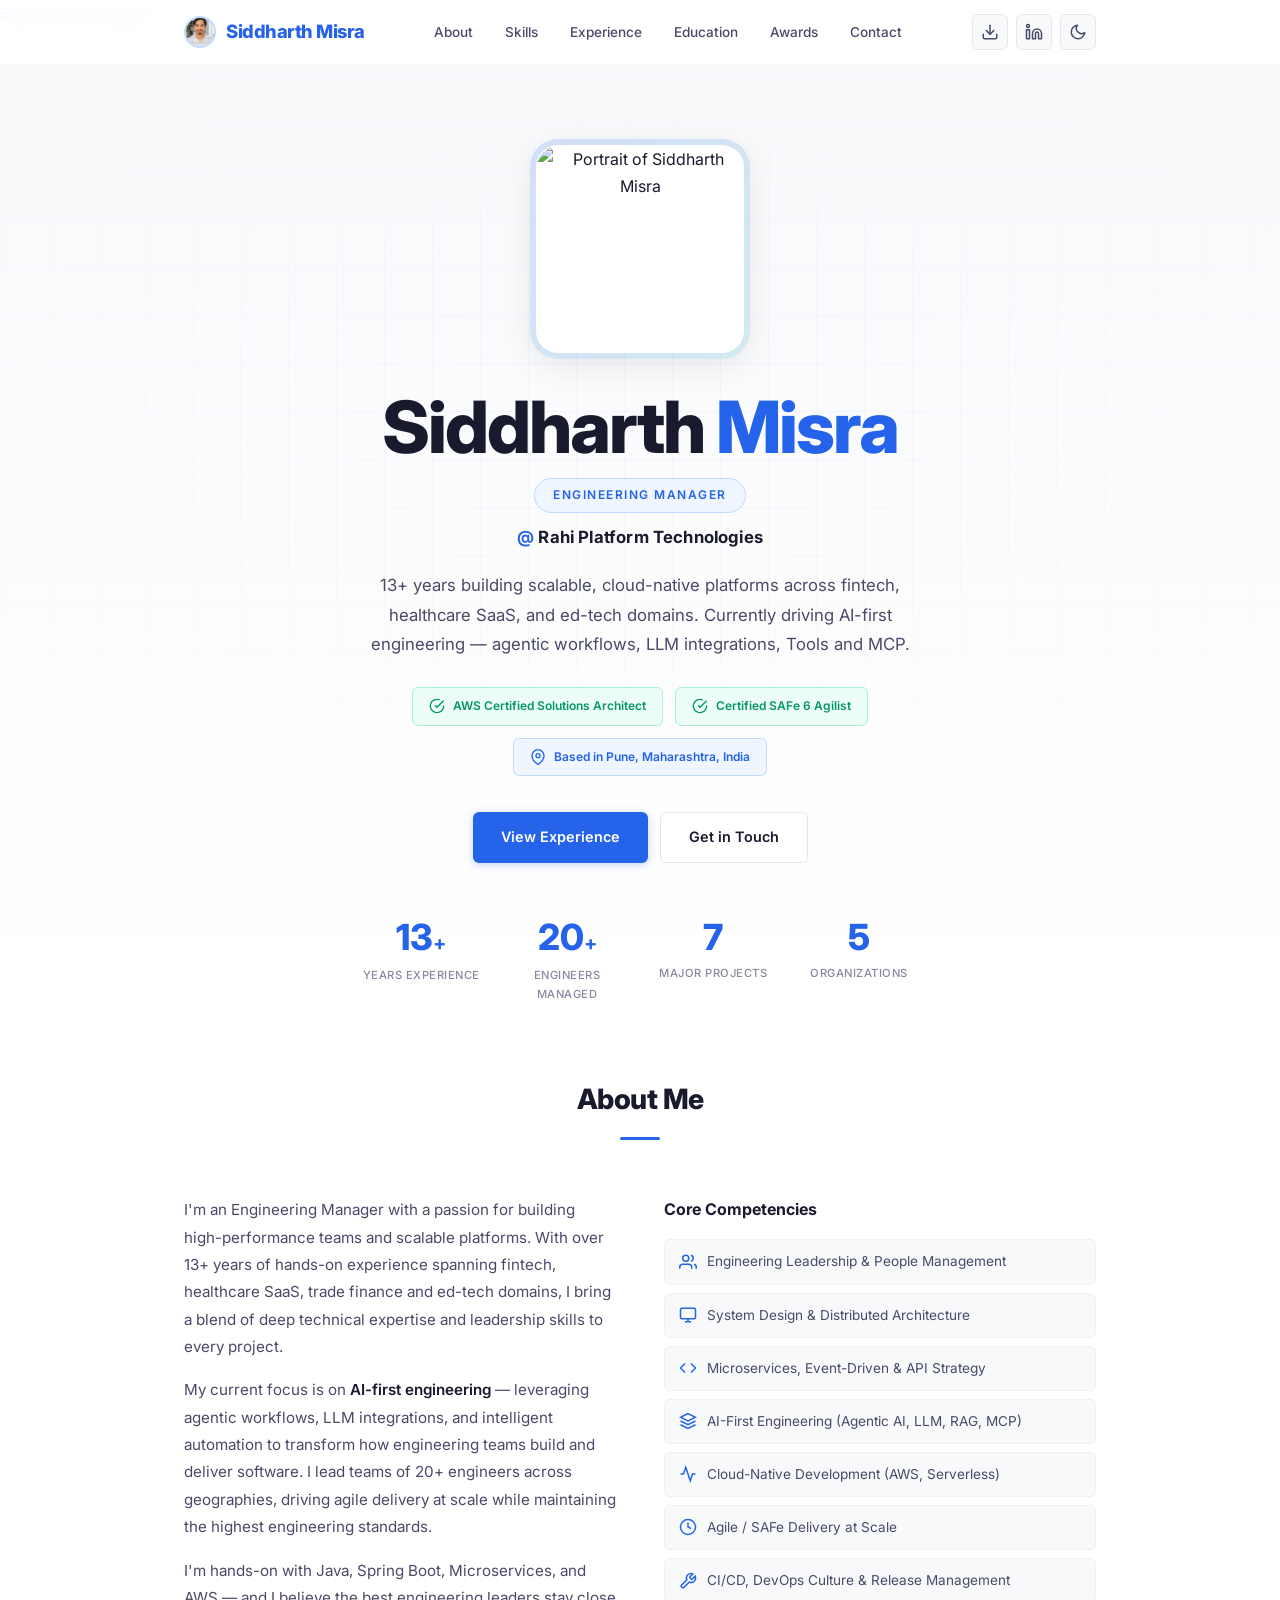
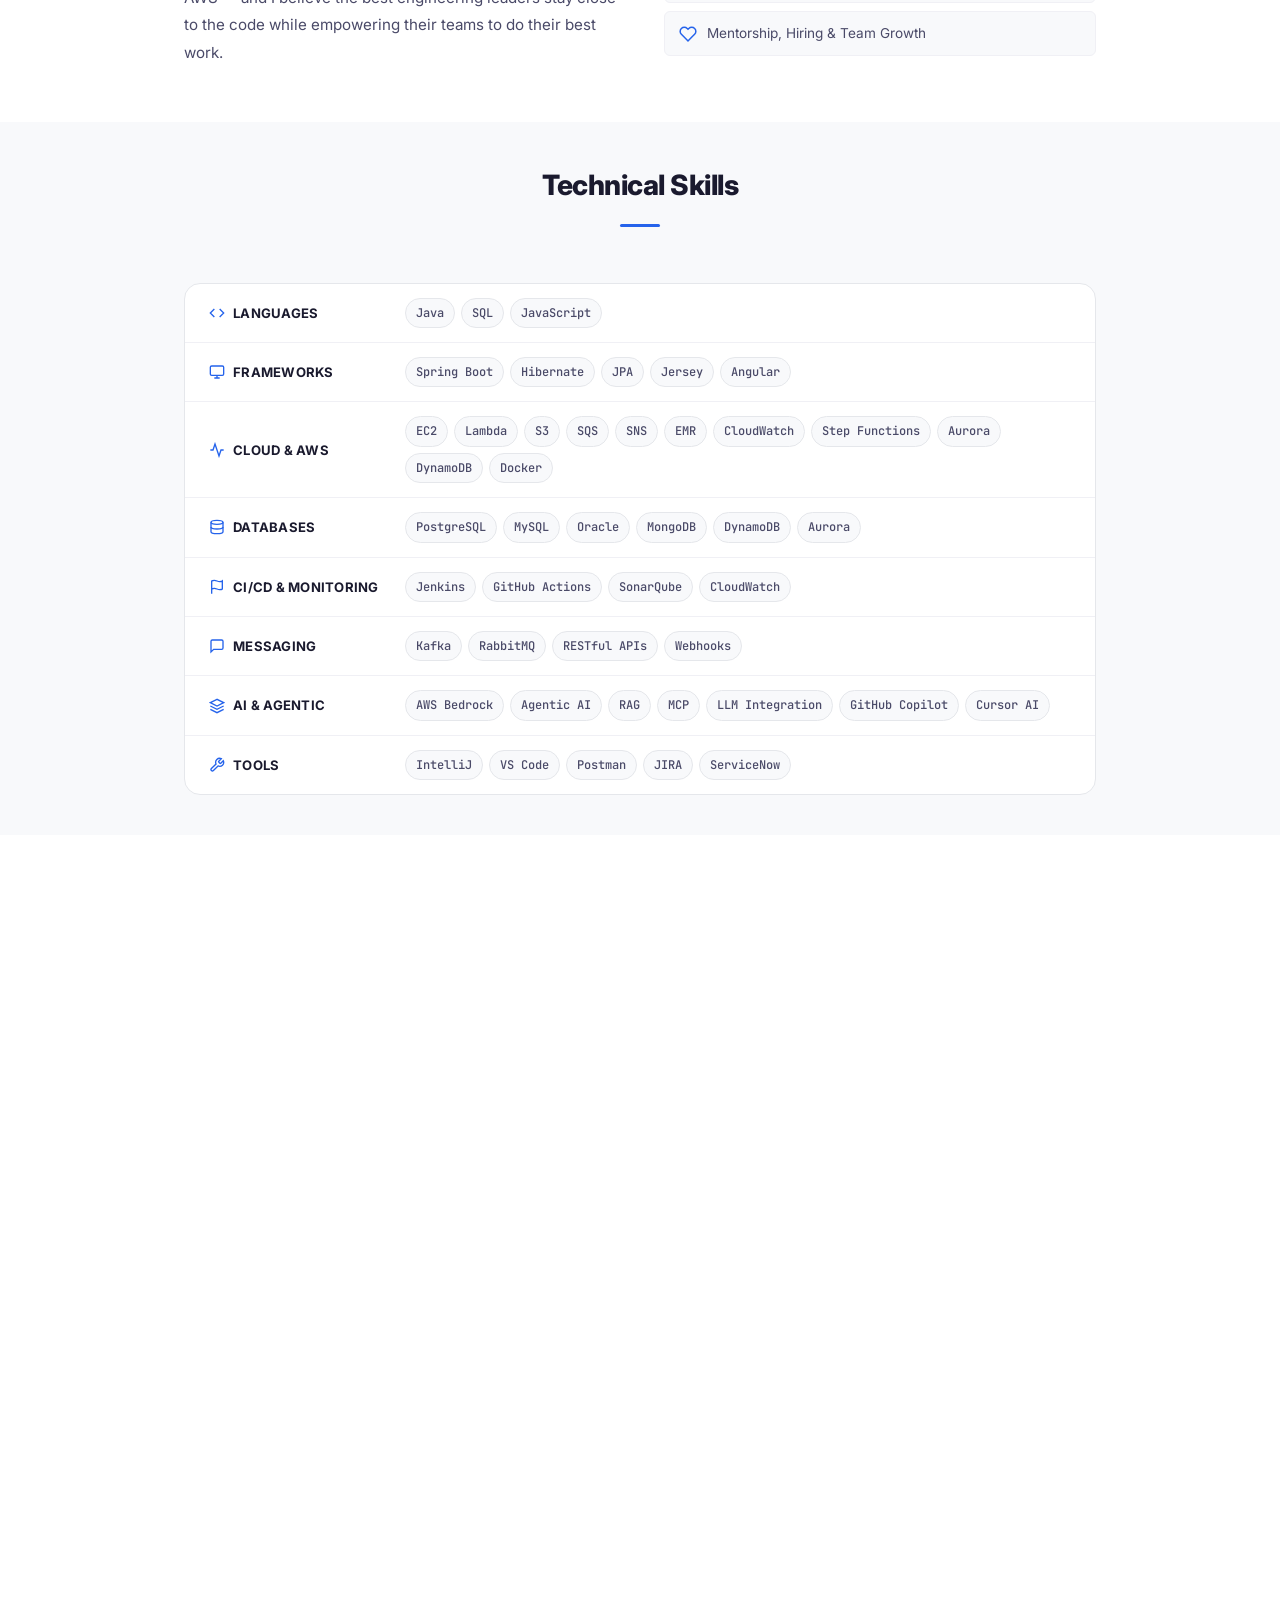
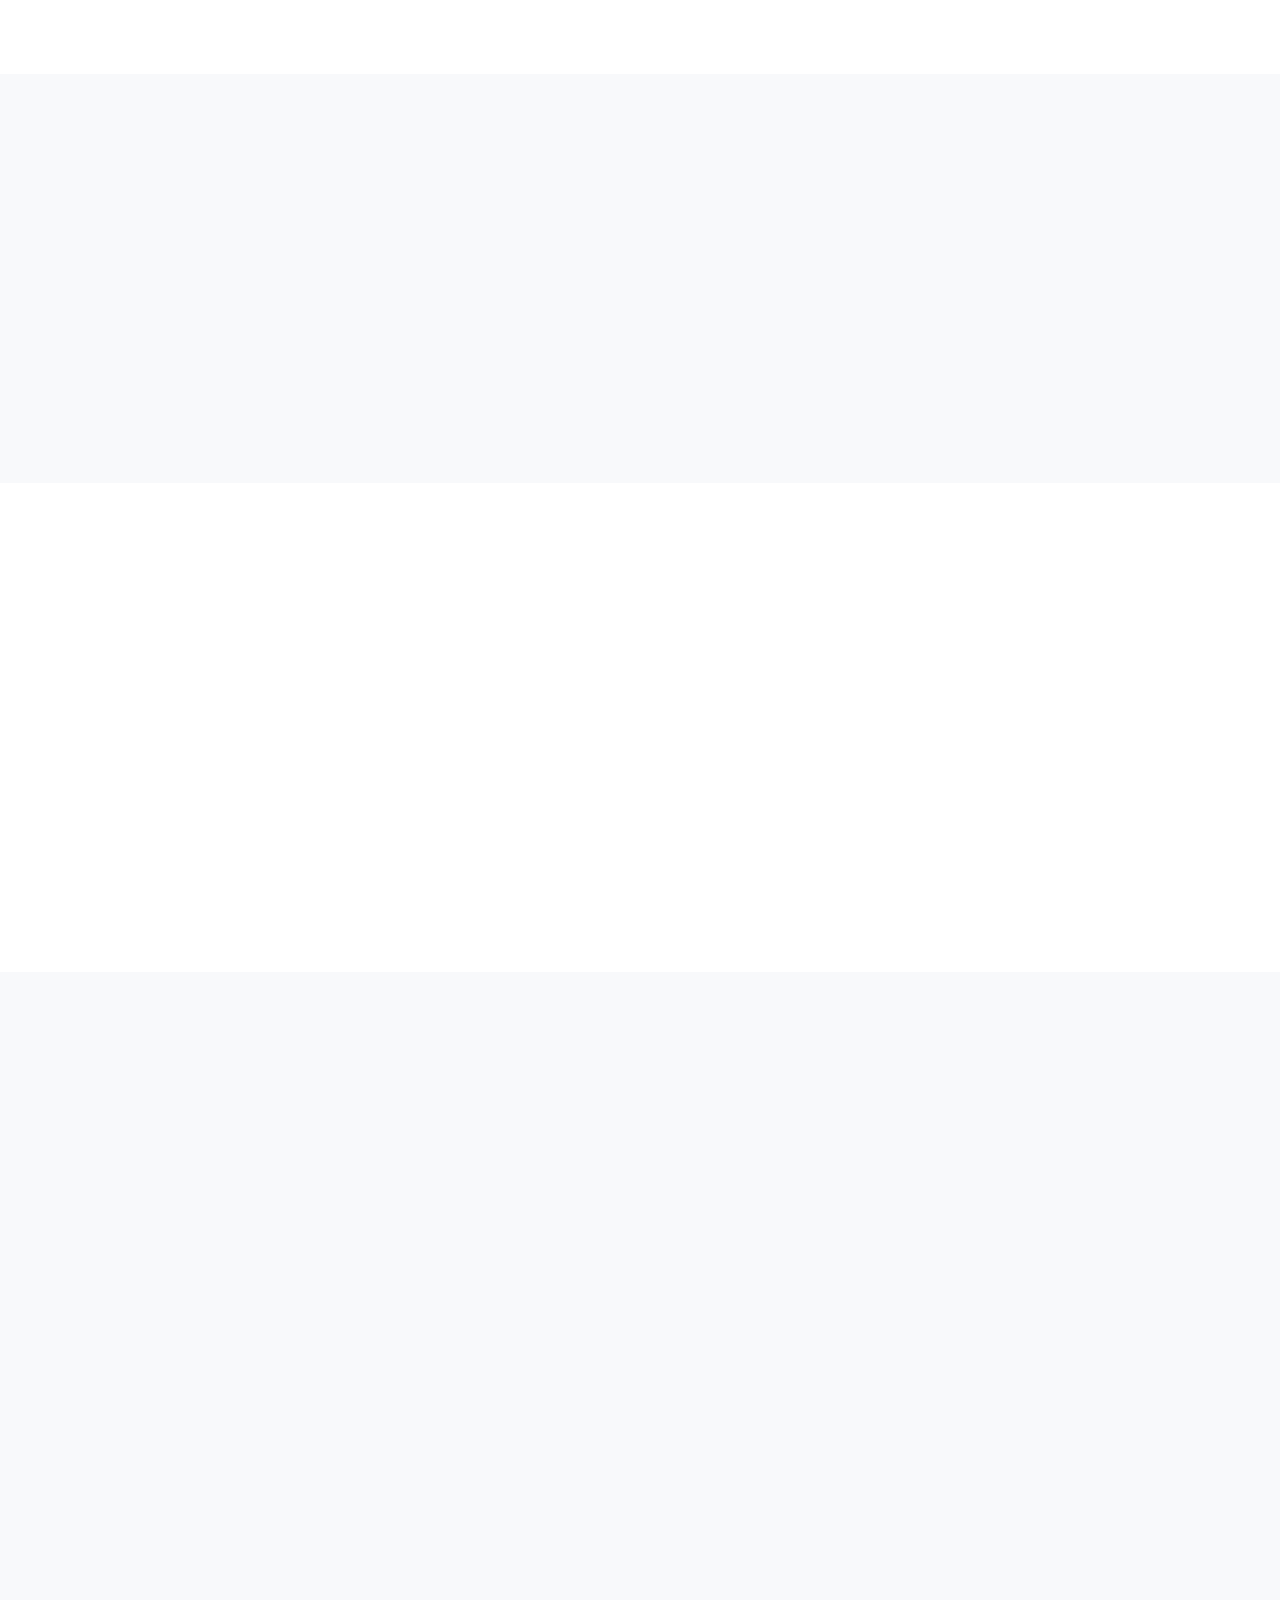
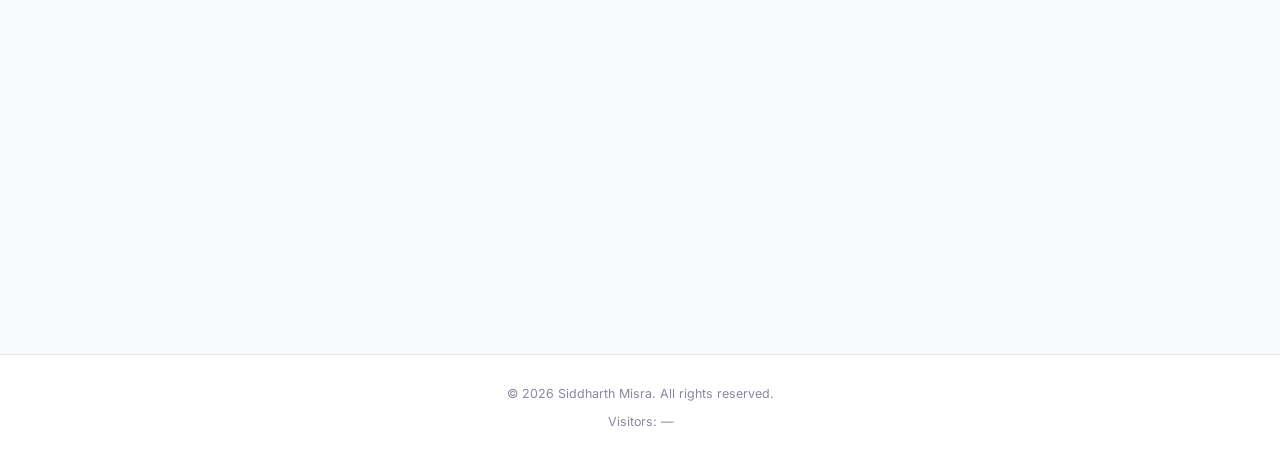
==== commit 14695963: "update text" ====
--- a/index.html
+++ b/index.html
@@ -3,15 +3,15 @@
 <head>
     <meta charset="UTF-8">
     <meta name="viewport" content="width=device-width, initial-scale=1.0">
-    <title>Siddharth Misra | Engineering Manager | AWS Certified Solutions Architect | SAFe 6 Agilist Certified | AI-First Leader</title>
+    <title>Siddharth Misra | Engineering Manager | AWS Certified Solutions Architect | SAFe 6 Agilist Certified | AI-First Developer</title>
     <meta name="description" content="Siddharth Misra is an Engineering Manager with 13+ years of experience building scalable, cloud-native platforms. AWS Certified Solutions Architect, SAFe 6 Agilist, and AI-First Engineering Leader based in Pune, India.">
     <meta name="keywords" content="Siddharth Misra, Engineering Manager, Java, Spring Boot, AWS, Microservices, AI, LLM, Agentic Workflows, Fintech, Healthcare SaaS, Resume, Portfolio, Pune, India">
     <meta name="author" content="Siddharth Misra">
     <meta name="robots" content="index, follow">
     <link rel="canonical" href="https://siddharth-misra.github.io/">
     <!-- Open Graph -->
-    <meta property="og:title" content="Siddharth Misra — Engineering Manager | AWS Certified | AI-First Leader">
-    <meta property="og:description" content="Siddharth Misra is an Engineering Manager with 13+ years building scalable cloud-native platforms across fintech, healthcare SaaS, and enterprise domains. Currently driving AI-first engineering at Rahi Platform Technologies.">
+    <meta property="og:title" content="Siddharth Misra — Engineering Manager | AWS Certified | AI-First Developer">
+    <meta property="og:description" content="Siddharth Misra is an Engineering Manager with 13+ years building scalable cloud-native platforms across fintech, healthcare SaaS and ed-tech domains. Currently driving AI-first engineering at Rahi Platform Technologies.">
     <meta property="og:type" content="website">
     <meta property="og:url" content="https://siddharth-misra.github.io/">
     <meta property="og:image" content="https://siddharth-misra.github.io/Siddharth-Misra.png">
@@ -20,7 +20,7 @@
     <meta property="og:locale" content="en_US">
     <!-- Twitter Card -->
     <meta name="twitter:card" content="summary_large_image">
-    <meta name="twitter:title" content="Siddharth Misra — Engineering Manager | AWS Certified | AI-First Leader">
+    <meta name="twitter:title" content="Siddharth Misra — Engineering Manager | AWS Certified | AI-First Developer">
     <meta name="twitter:description" content="Engineering Manager with 13+ years building scalable cloud-native platforms. AWS Certified, SAFe Agilist, AI-First Engineering Leader based in Pune, India.">
     <meta name="twitter:image" content="https://siddharth-misra.github.io/Siddharth-Misra.png">
     <meta name="color-scheme" content="light dark">
@@ -33,7 +33,7 @@
       "jobTitle": "Engineering Manager",
       "url": "https://siddharth-misra.github.io/",
       "image": "https://siddharth-misra.github.io/Siddharth-Misra.png",
-      "description": "Engineering Manager with 13+ years of experience building scalable, cloud-native platforms across fintech, healthcare SaaS, and enterprise domains.",
+      "description": "Engineering Manager with 13+ years of experience building scalable, cloud-native platforms across fintech, healthcare SaaS and ed-tech domains.",
       "address": {
         "@type": "PostalAddress",
         "addressLocality": "Pune",
@@ -173,7 +173,7 @@
                 <div class="about-text fade-up">
                     <p>
                         I'm an Engineering Manager with a passion for building high-performance teams and scalable platforms.
-                        With over 13+ years of hands-on experience spanning fintech, healthcare SaaS, trade finance, and enterprise domains,
+                        With over 13+ years of hands-on experience spanning fintech, healthcare SaaS, trade finance and ed-tech domains,
                         I bring a blend of deep technical expertise and leadership skills to every project.
                     </p>
                     <p>
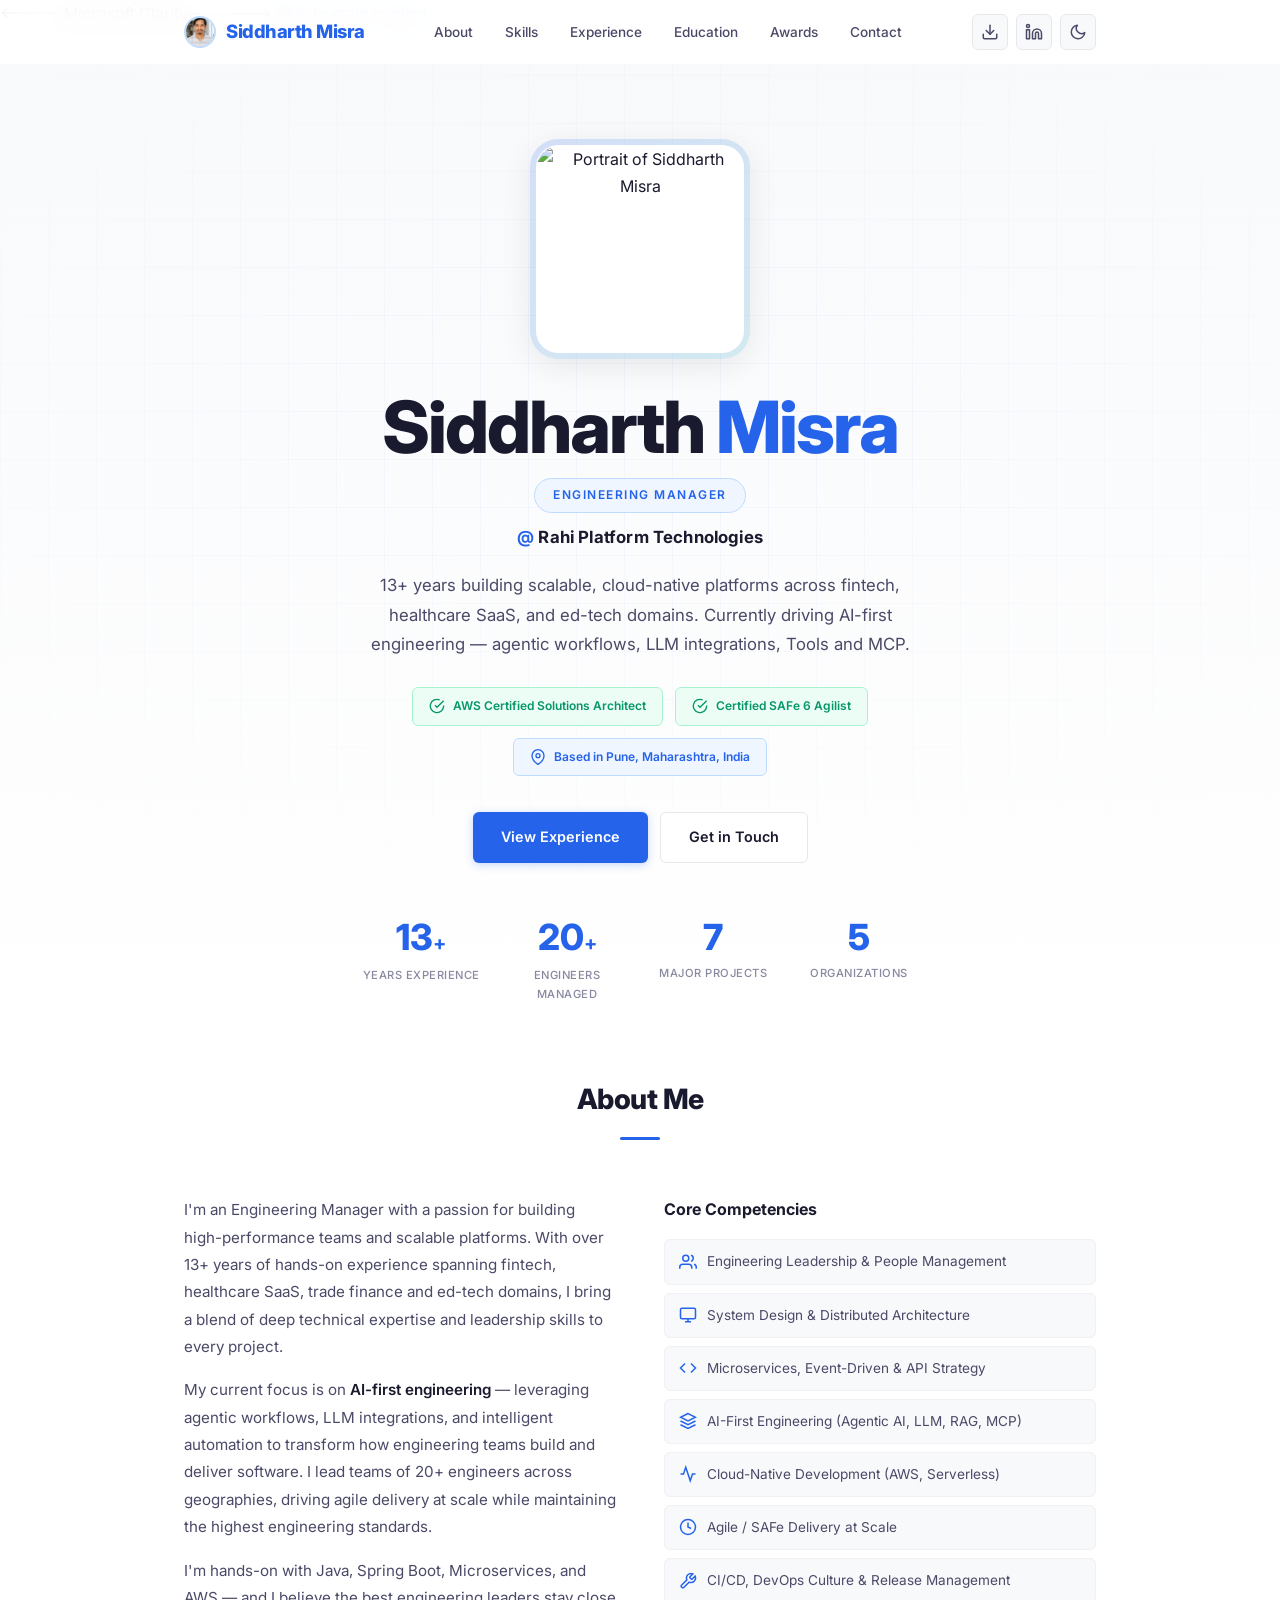
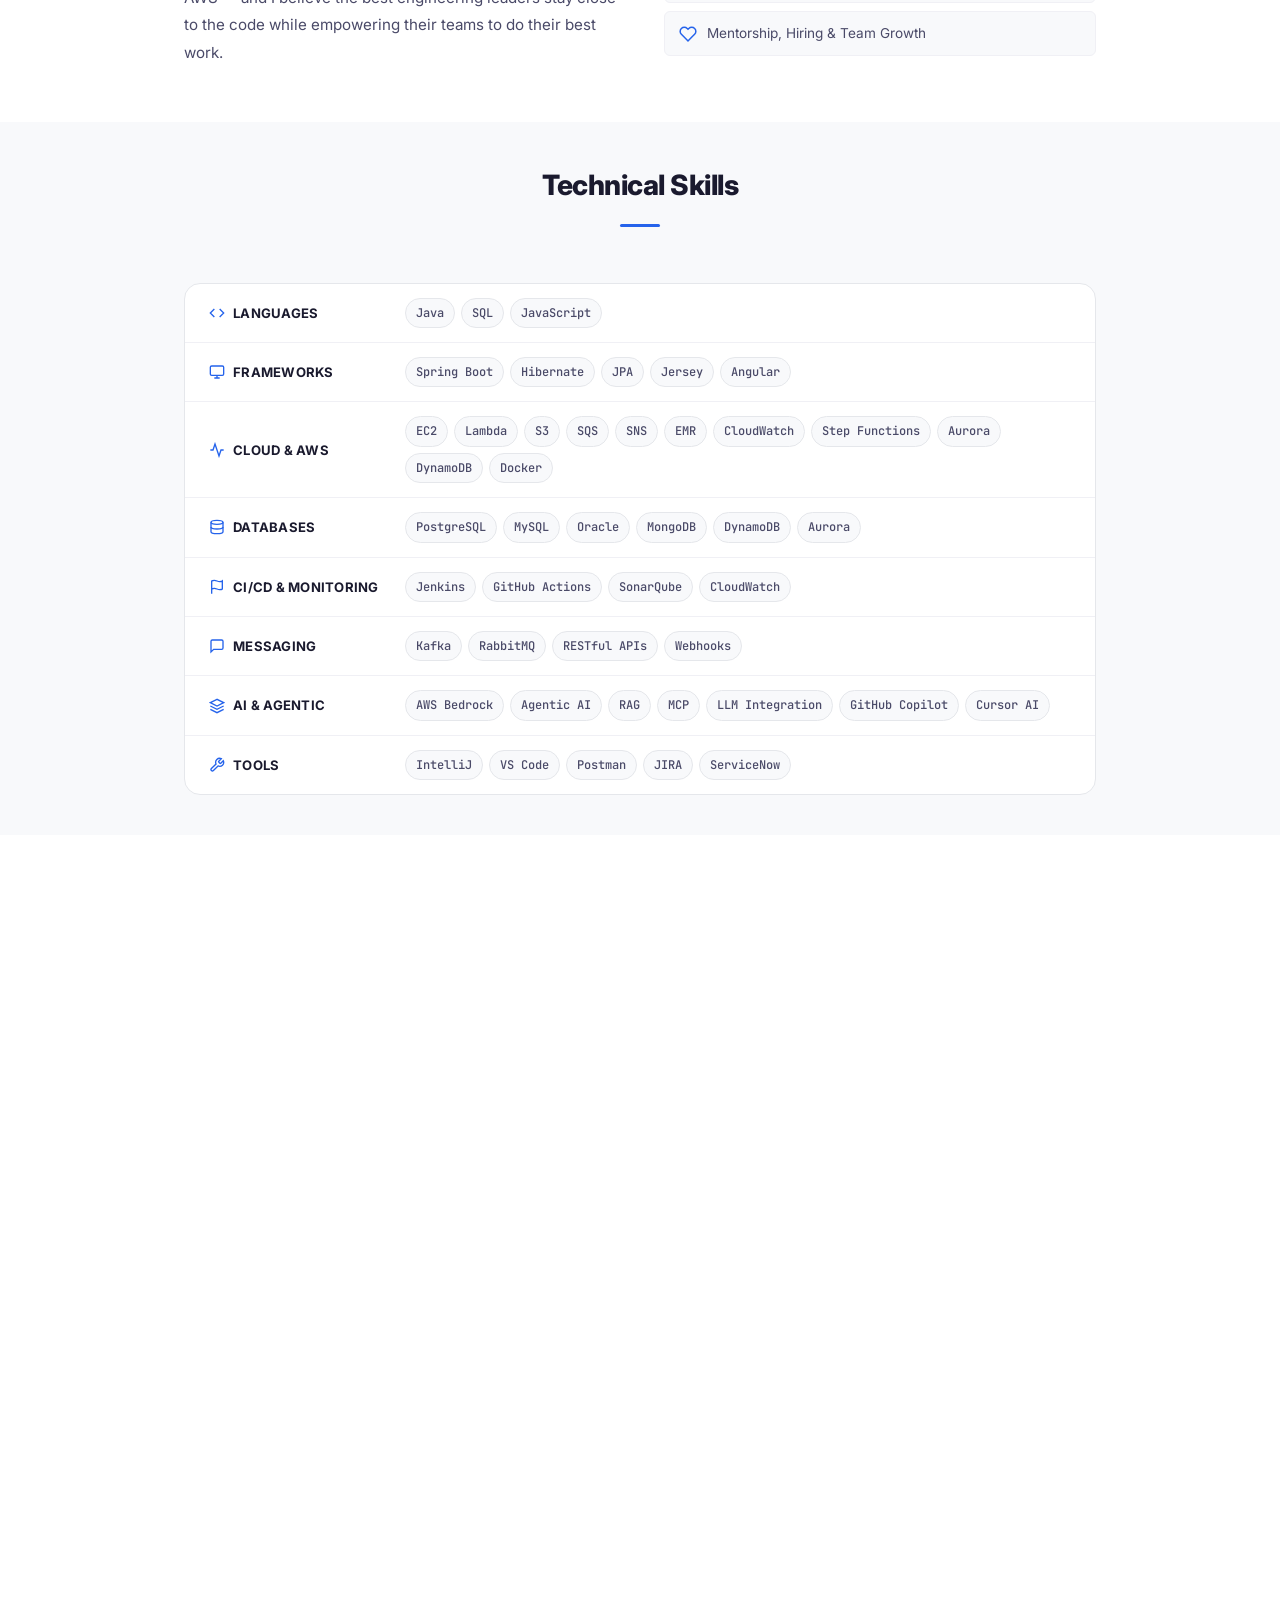
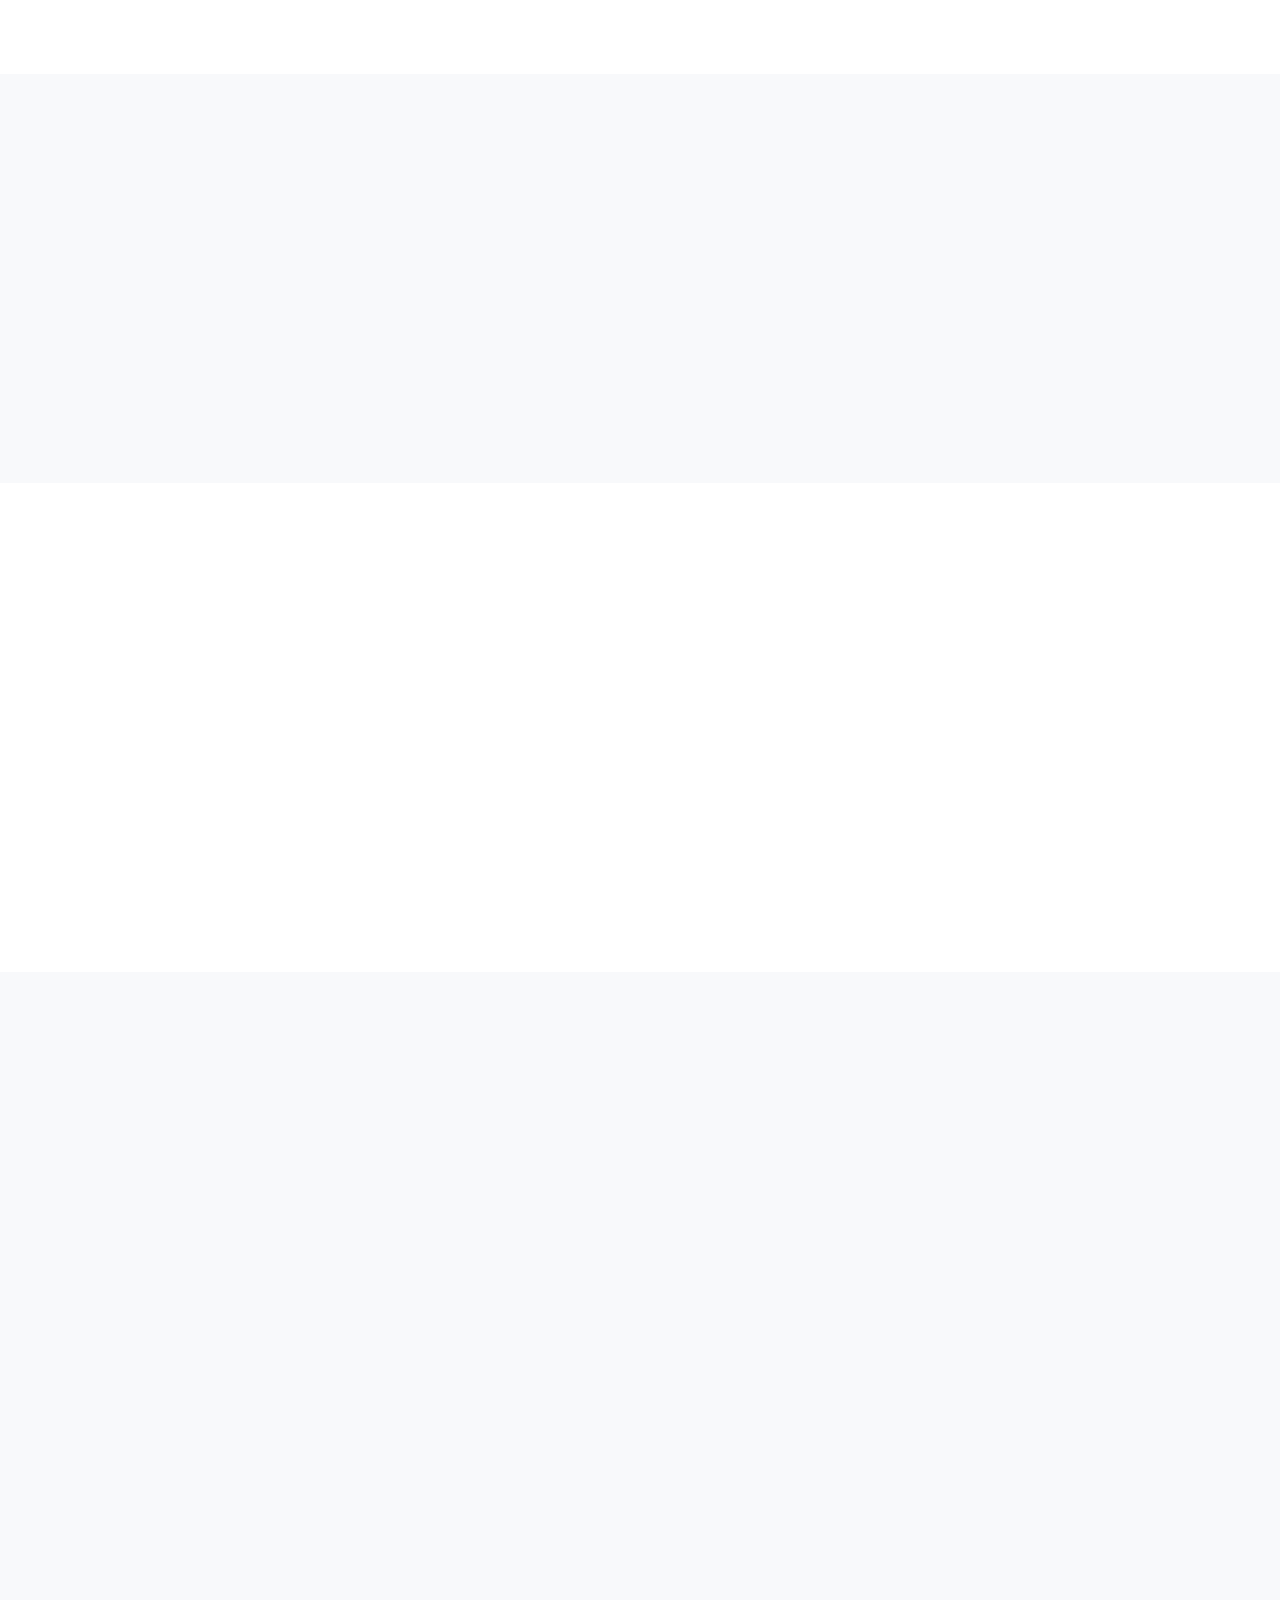
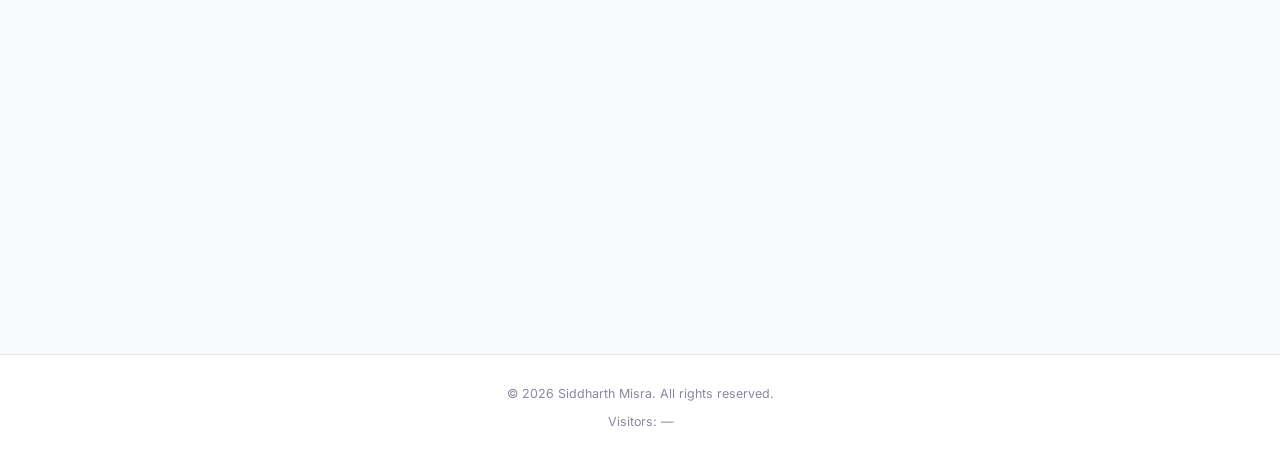
==== commit 7a4a0363: "added microsoft clarity" ====
--- a/index.html
+++ b/index.html
@@ -24,6 +24,14 @@
     <meta name="twitter:description" content="Engineering Manager with 13+ years building scalable cloud-native platforms. AWS Certified, SAFe Agilist, AI-First Engineering Leader based in Pune, India.">
     <meta name="twitter:image" content="https://siddharth-misra.github.io/Siddharth-Misra.png">
     <meta name="color-scheme" content="light dark">
+    <------Microsoft Clarity--------->
+    <script type="text/javascript">
+        (function(c,l,a,r,i,t,y){
+            c[a]=c[a]||function(){(c[a].q=c[a].q||[]).push(arguments)};
+            t=l.createElement(r);t.async=1;t.src="https://www.clarity.ms/tag/"+i;
+            y=l.getElementsByTagName(r)[0];y.parentNode.insertBefore(t,y);
+        })(window, document, "clarity", "script", "w5fecopwru");
+    </script>
     <!-- Structured Data -->
     <script type="application/ld+json">
     {
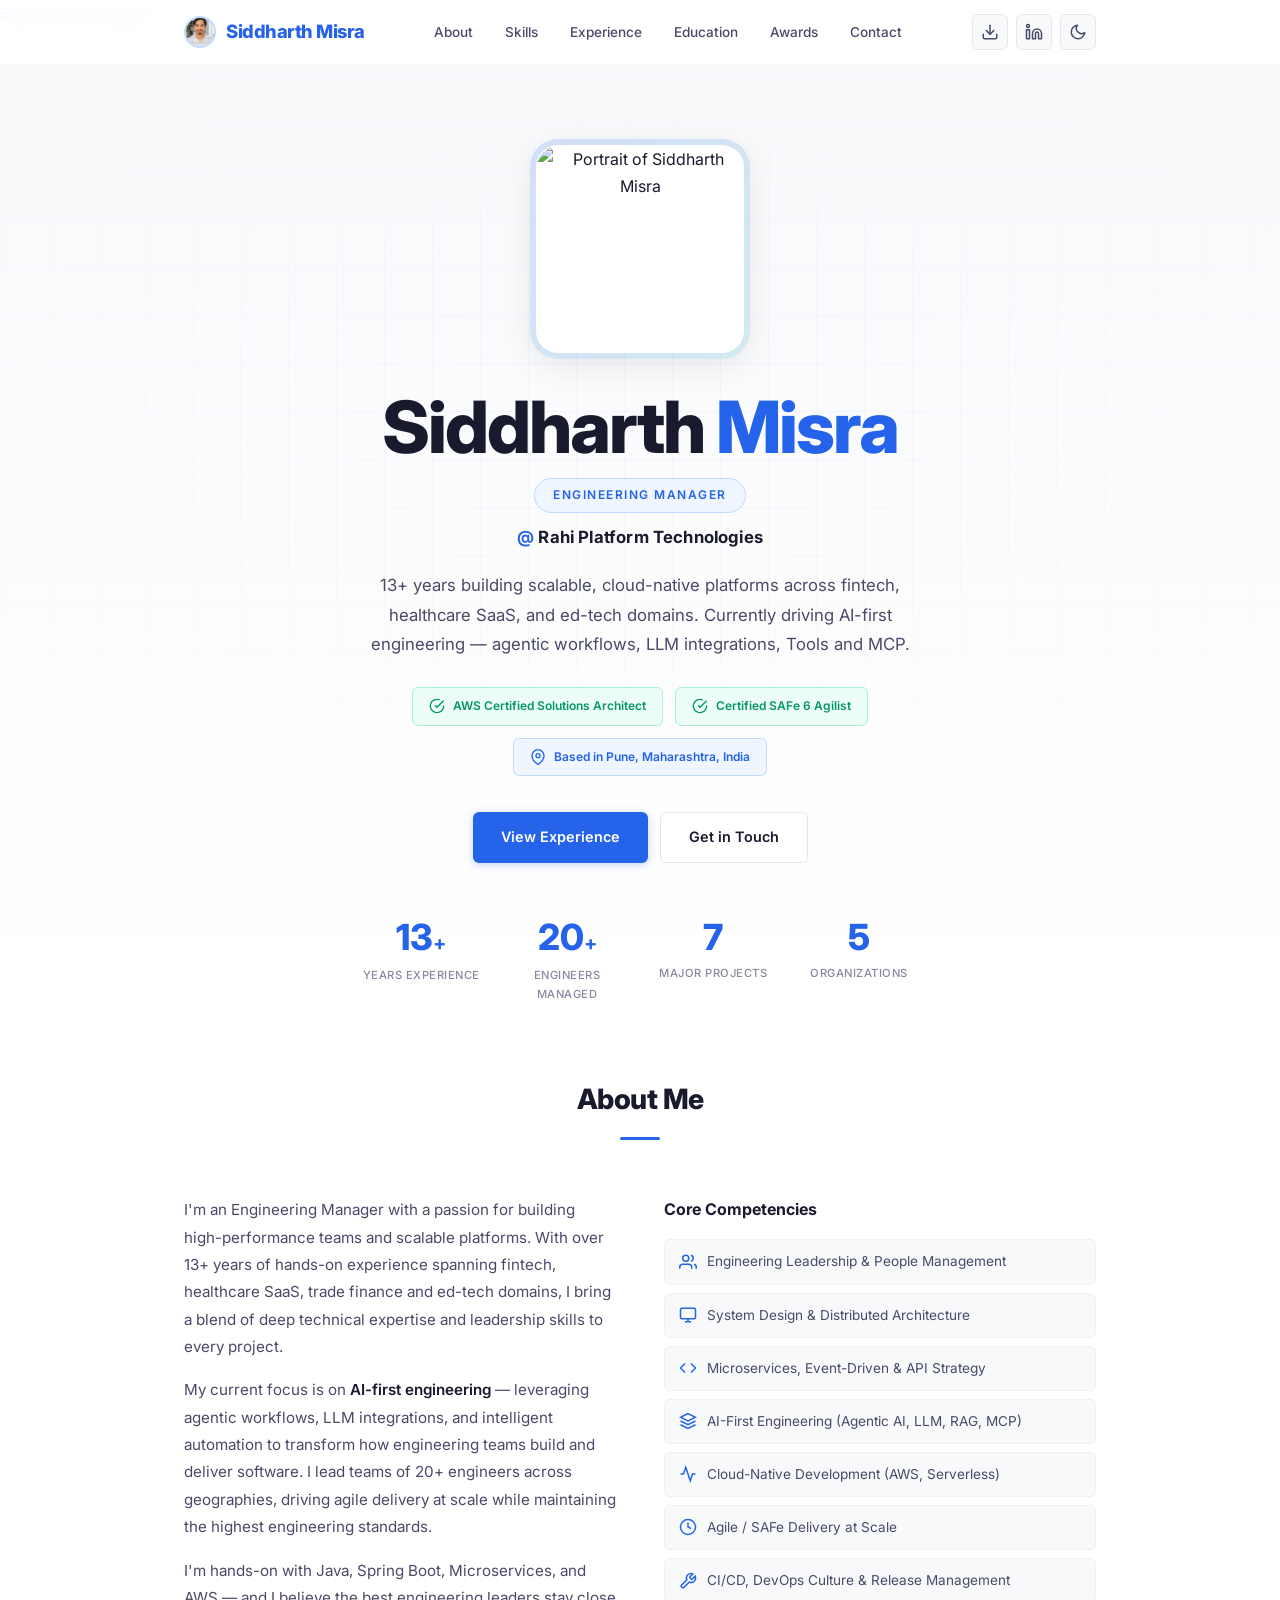
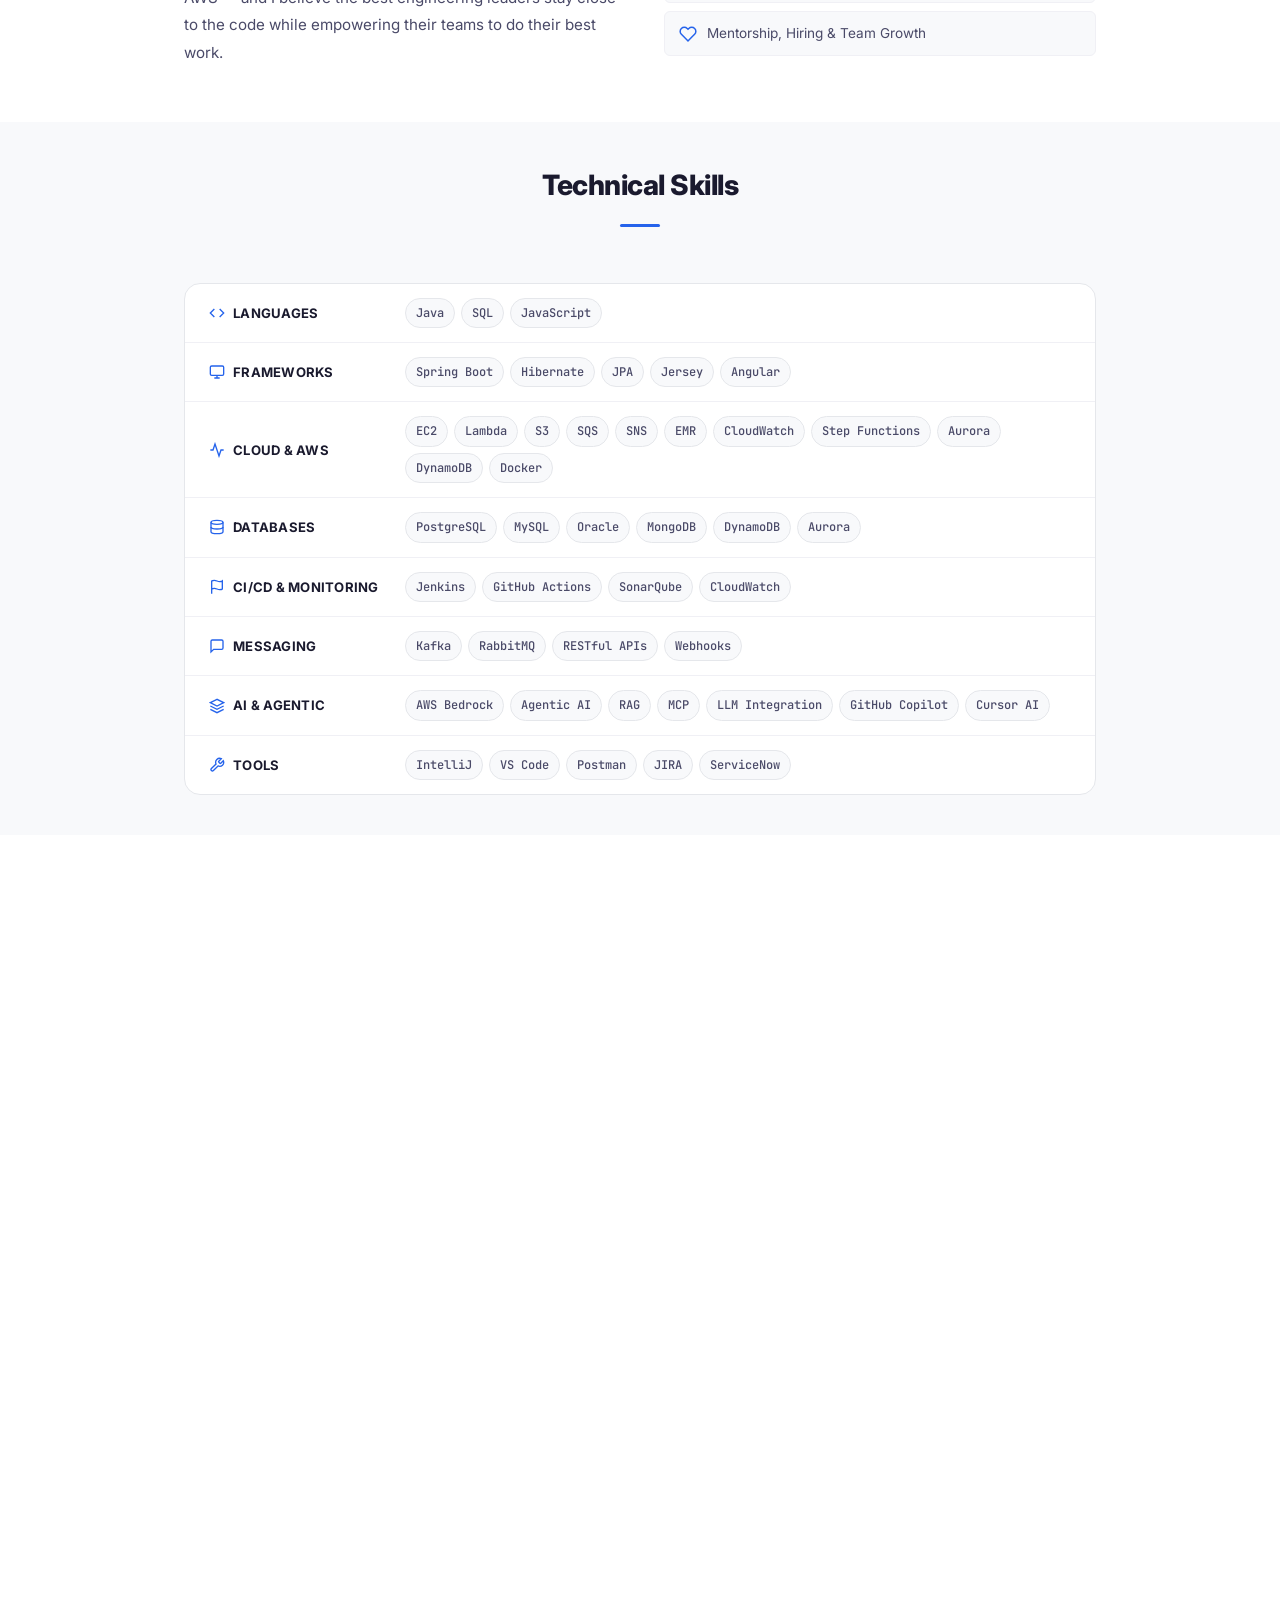
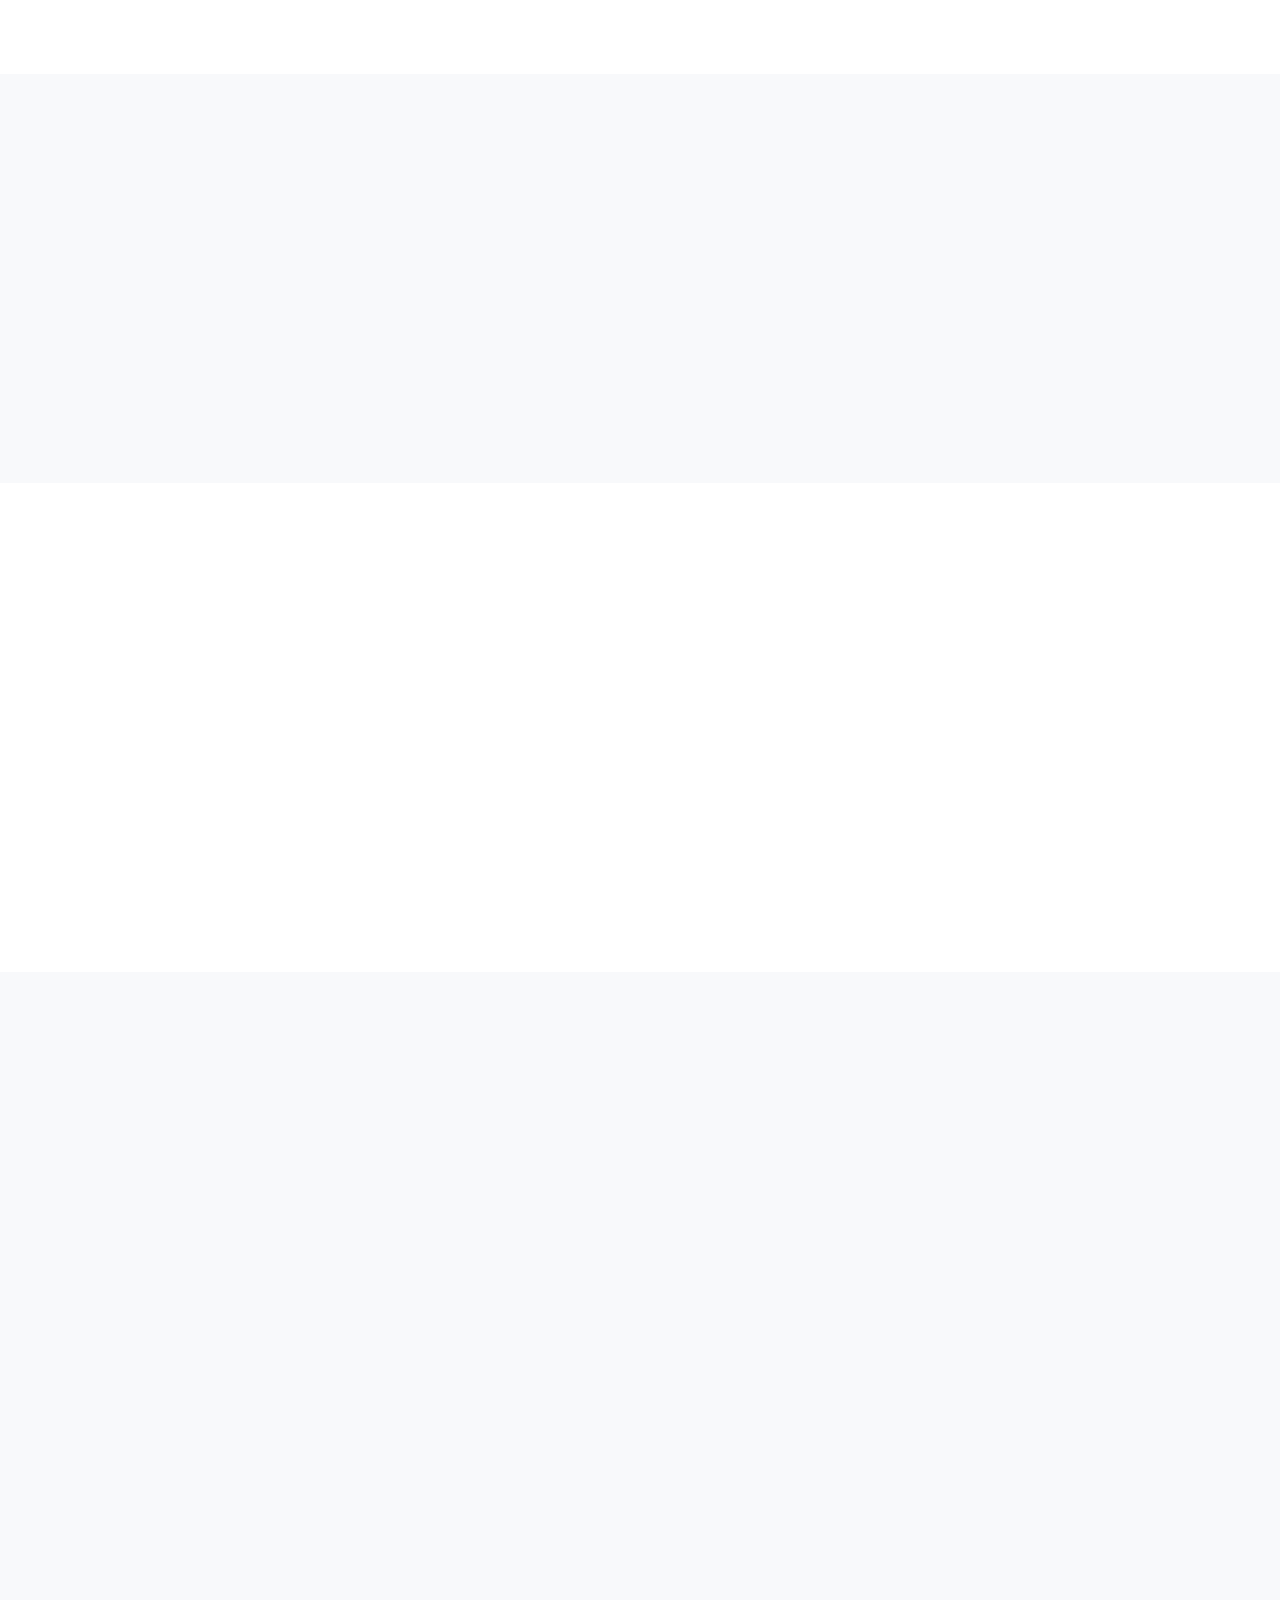
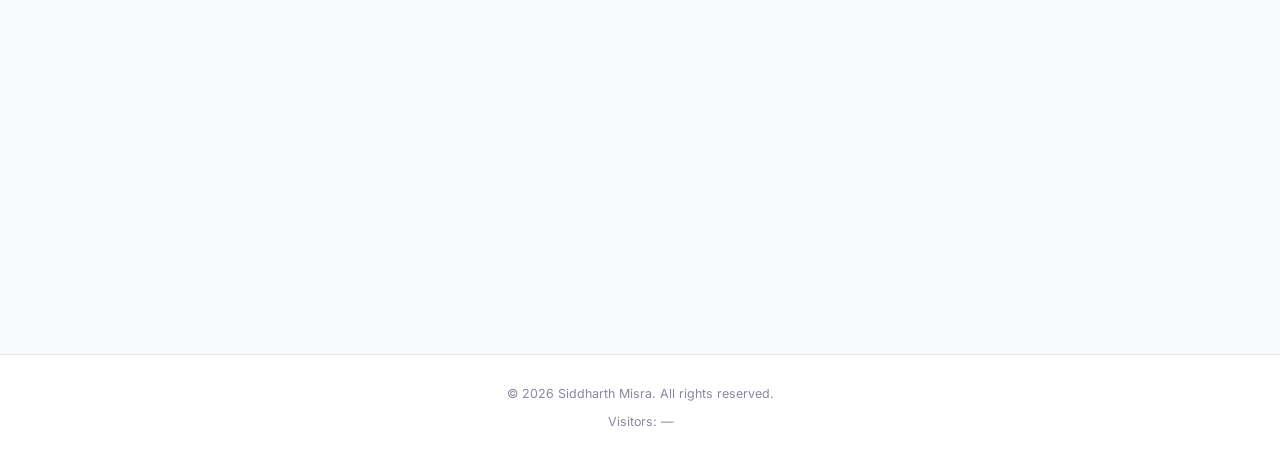
==== commit 739ebd9d: "link updated" ====
--- a/index.html
+++ b/index.html
@@ -24,7 +24,7 @@
     <meta name="twitter:description" content="Engineering Manager with 13+ years building scalable cloud-native platforms. AWS Certified, SAFe Agilist, AI-First Engineering Leader based in Pune, India.">
     <meta name="twitter:image" content="https://siddharth-misra.github.io/Siddharth-Misra.png">
     <meta name="color-scheme" content="light dark">
-    <------Microsoft Clarity--------->
+    
     <script type="text/javascript">
         (function(c,l,a,r,i,t,y){
             c[a]=c[a]||function(){(c[a].q=c[a].q||[]).push(arguments)};
@@ -32,7 +32,7 @@
             y=l.getElementsByTagName(r)[0];y.parentNode.insertBefore(t,y);
         })(window, document, "clarity", "script", "w5fecopwru");
     </script>
-    <!-- Structured Data -->
+   
     <script type="application/ld+json">
     {
       "@context": "https://schema.org",
@@ -88,9 +88,10 @@
                 <li><a href="#contact">Contact</a></li>
             </ul>
             <div class="nav-actions">
-                <a href="Siddharth-Misra-Resume.pdf" target="_blank" rel="noopener noreferrer" class="linkedin-nav-btn" aria-label="Download resume" title="Download resume">
+                <a href="Siddharth-Misra-Resume-A.pdf" target="_blank" rel="noopener noreferrer" class="linkedin-nav-btn" aria-label="Download resume" title="Download resume">
                     <svg width="18" height="18" viewBox="0 0 24 24" fill="none" stroke="currentColor" stroke-width="2" stroke-linecap="round" stroke-linejoin="round"><path d="M21 15v4a2 2 0 0 1-2 2H5a2 2 0 0 1-2-2v-4"/><polyline points="7 10 12 15 17 10"/><line x1="12" y1="15" x2="12" y2="3"/></svg>
                 </a>
+                
                 <a href="https://linkedin.com/in/siddharthmisra9" target="_blank" rel="noopener noreferrer" class="linkedin-nav-btn" aria-label="LinkedIn profile" title="LinkedIn profile">
                     <svg width="18" height="18" viewBox="0 0 24 24" fill="none" stroke="currentColor" stroke-width="2" stroke-linecap="round" stroke-linejoin="round"><path d="M16 8a6 6 0 0 1 6 6v7h-4v-7a2 2 0 0 0-2-2 2 2 0 0 0-2 2v7h-4v-7a6 6 0 0 1 6-6z"/><rect x="2" y="9" width="4" height="12"/><circle cx="4" cy="4" r="2"/></svg>
                 </a>
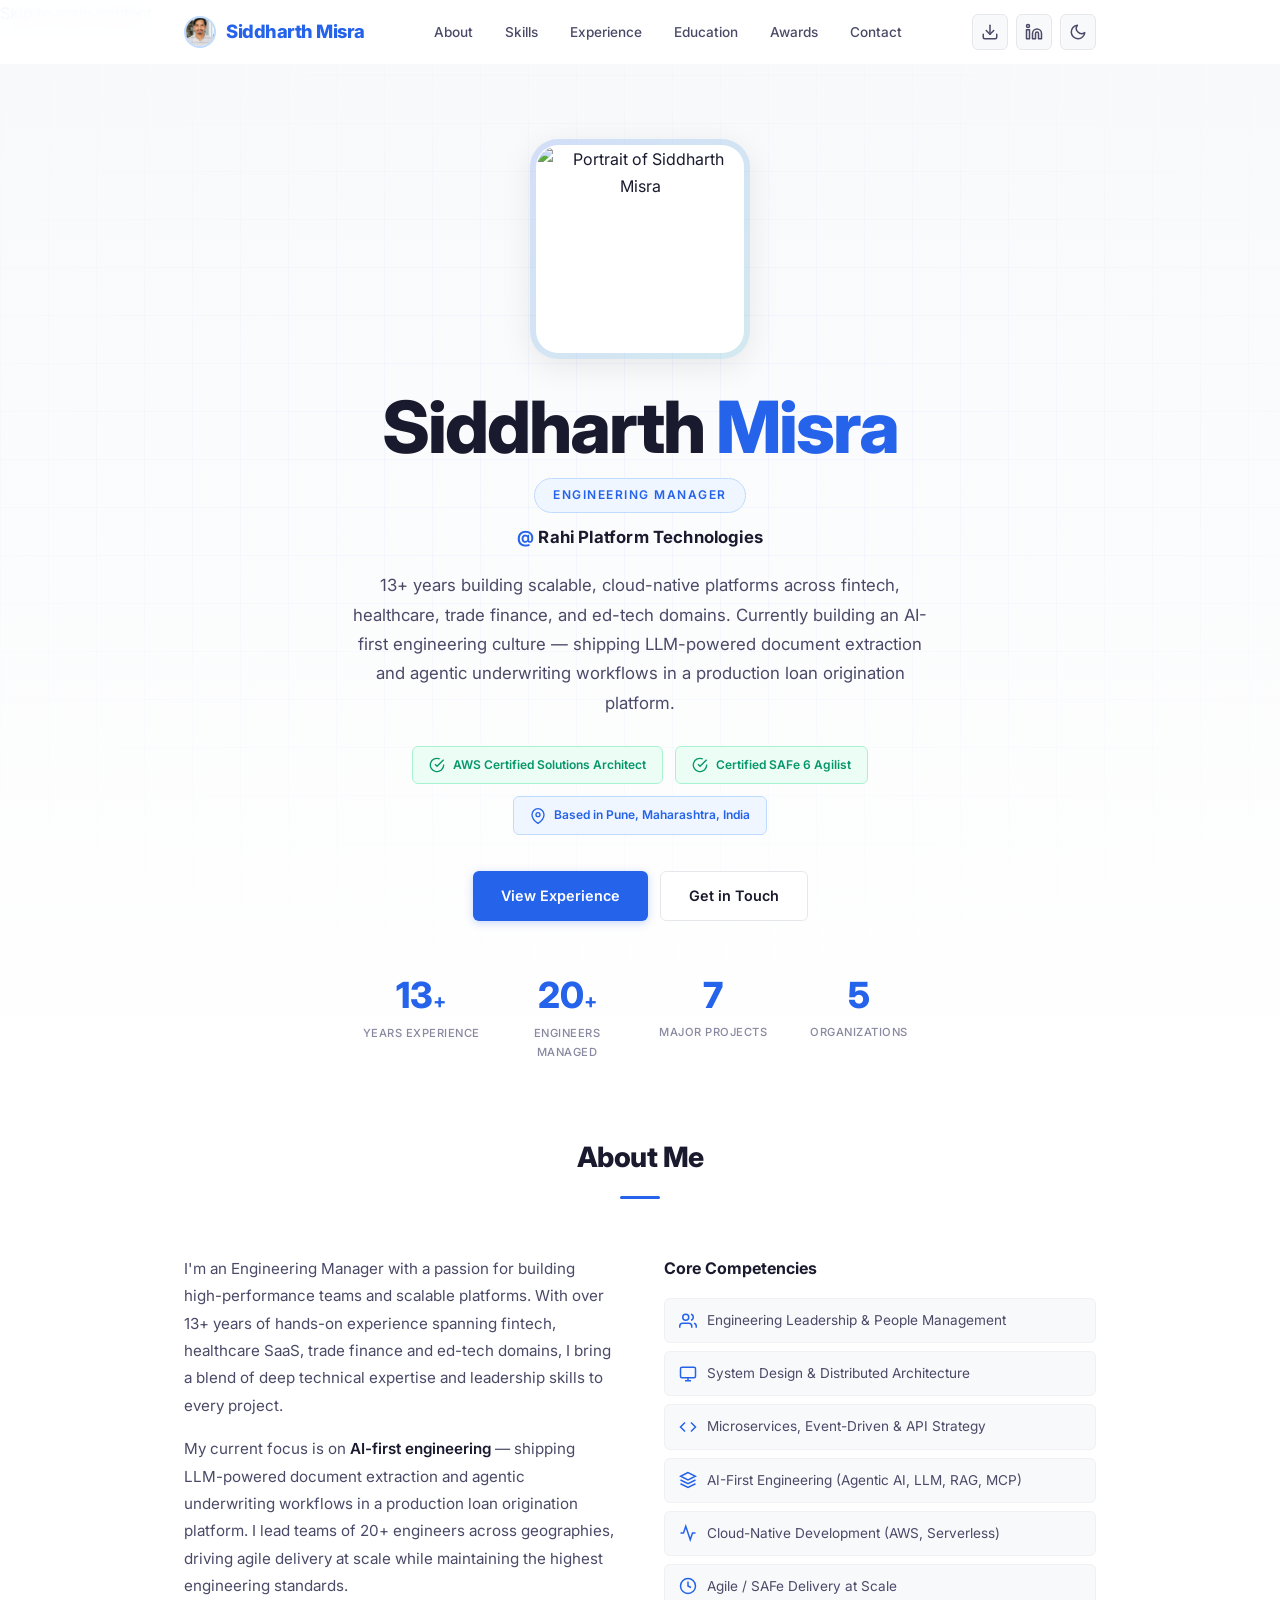
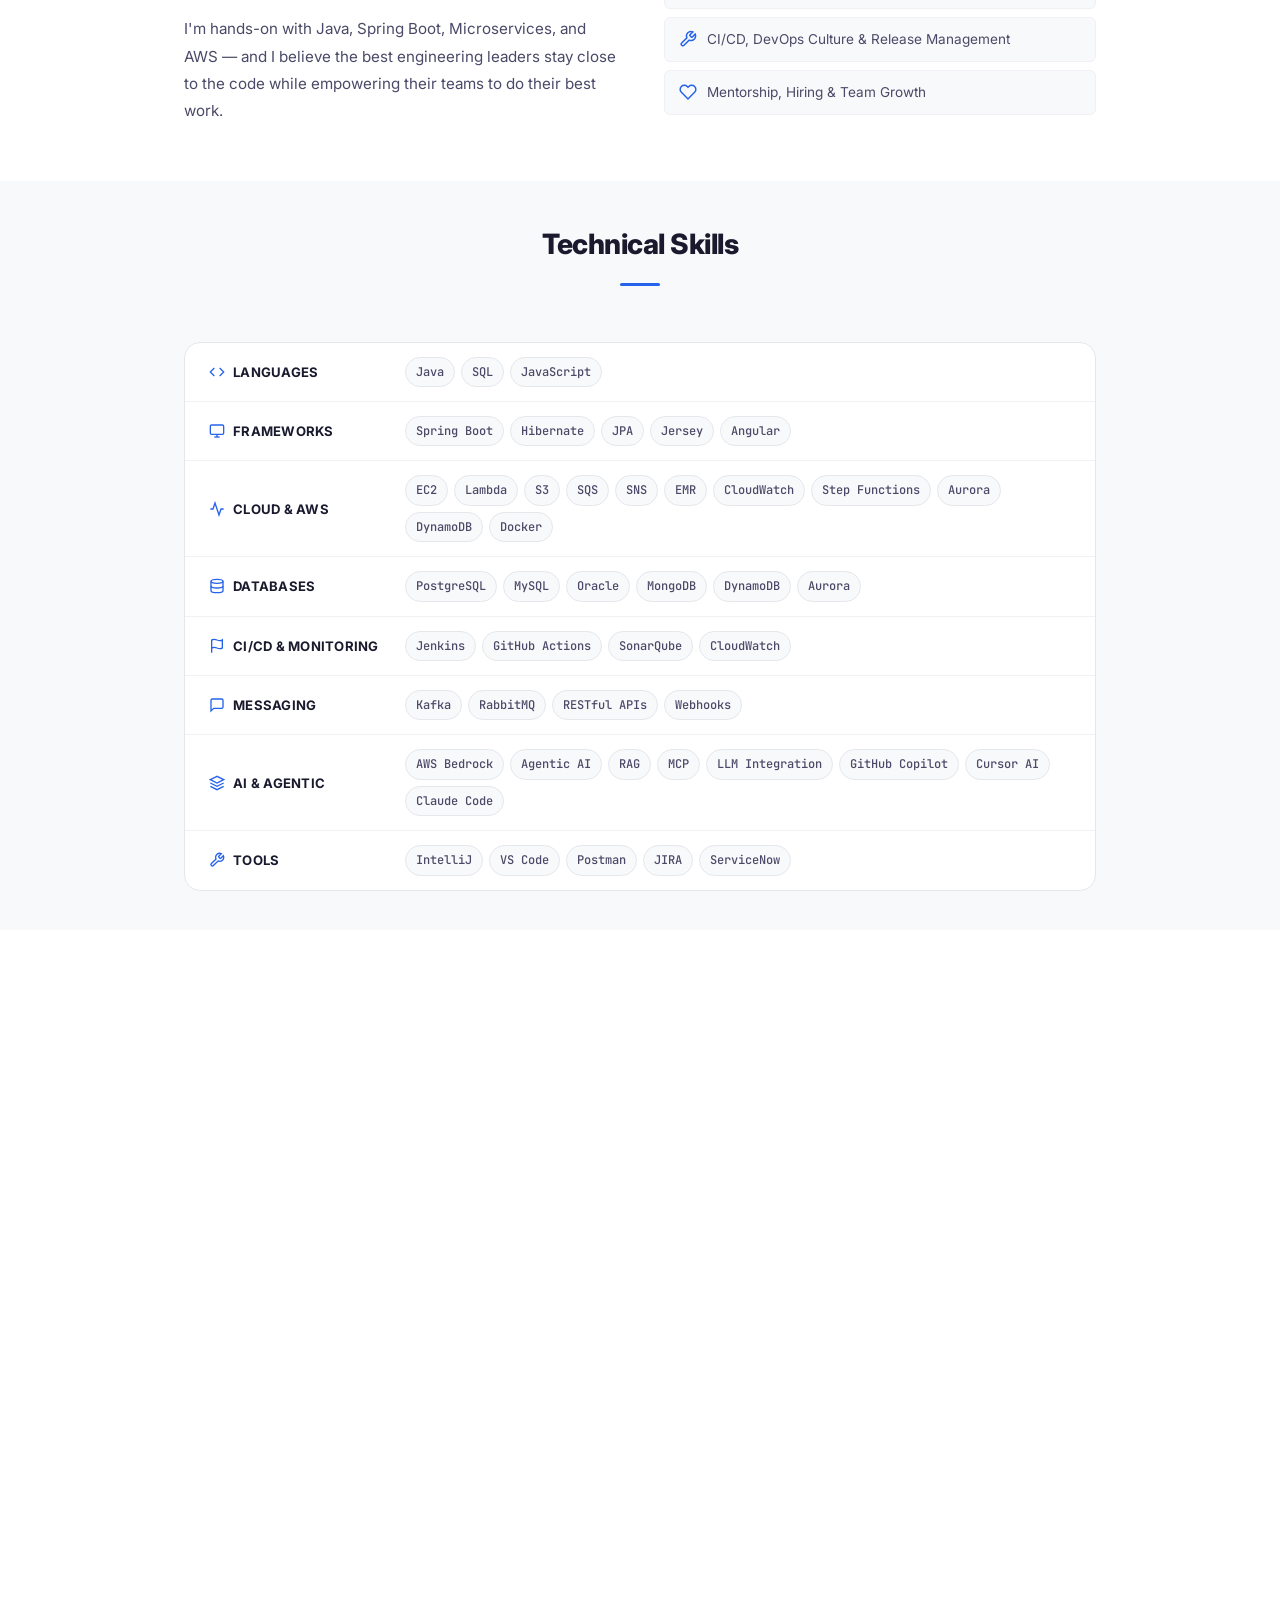
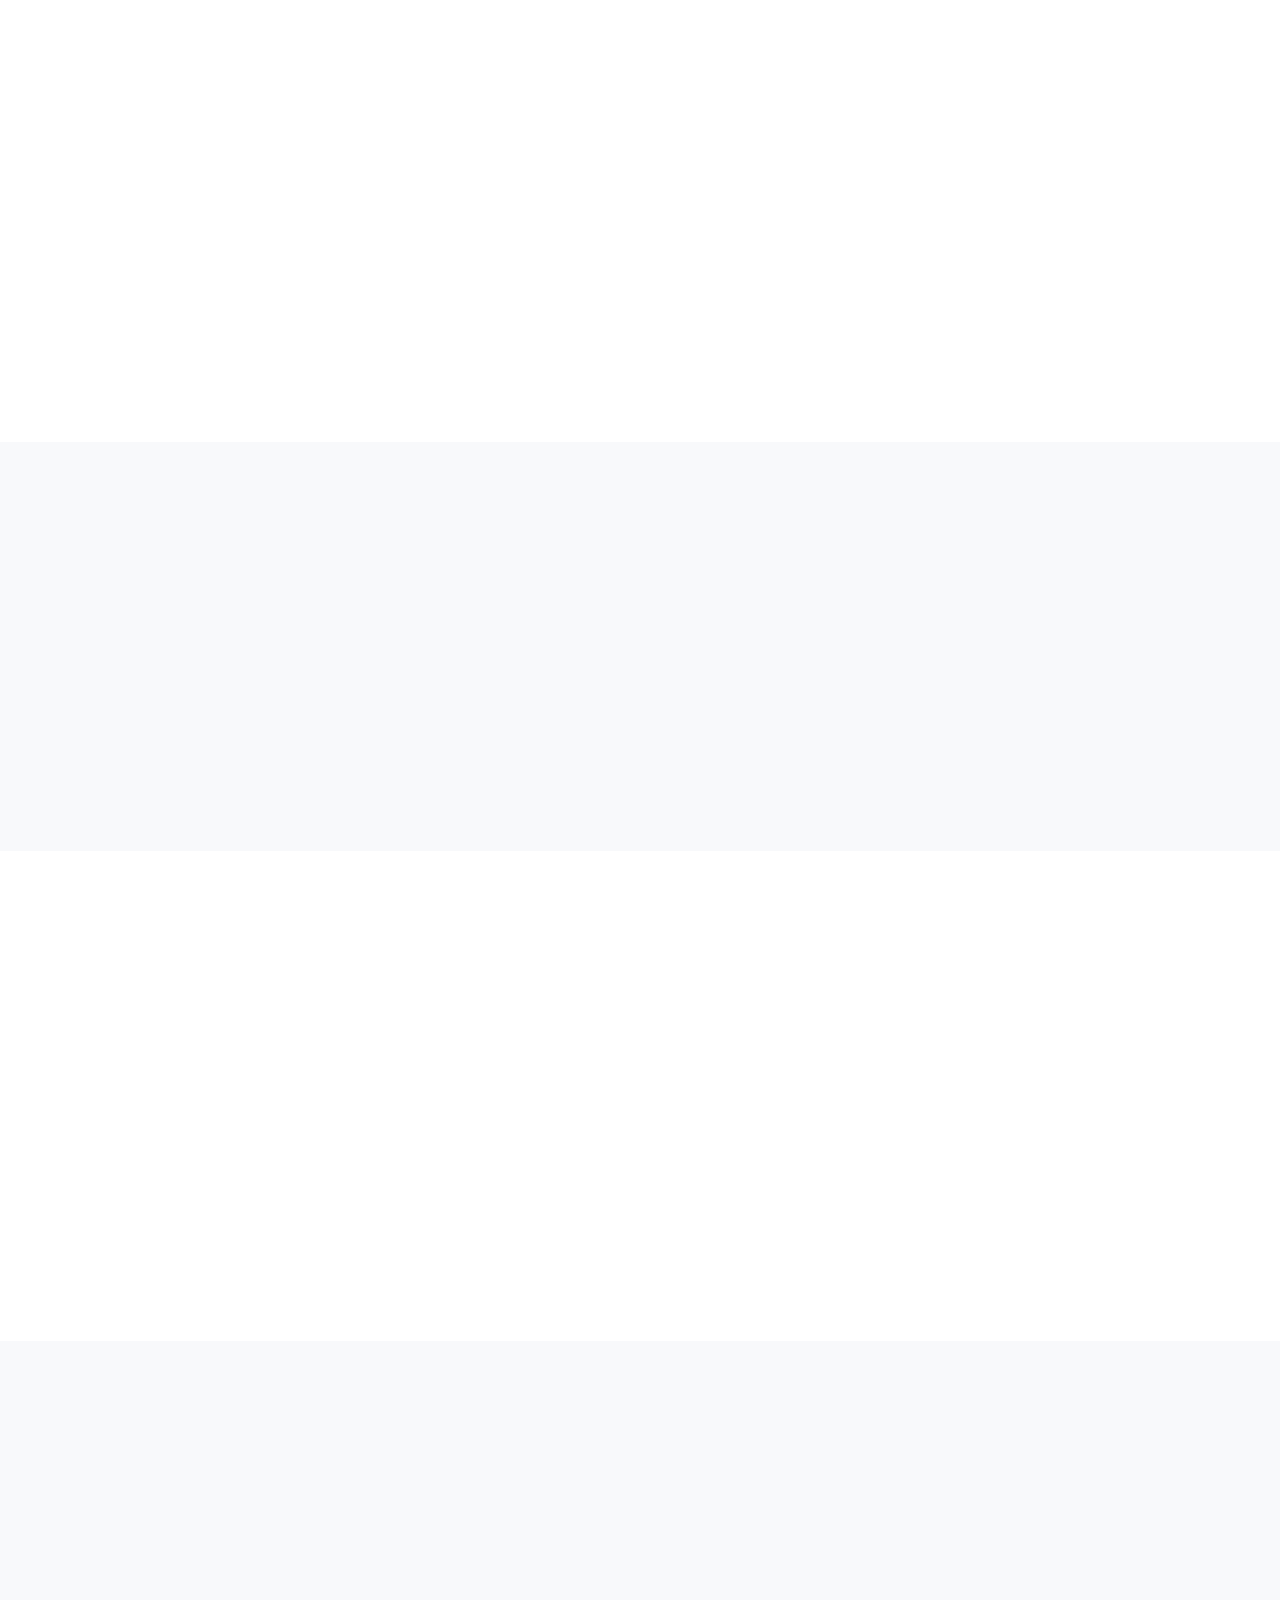
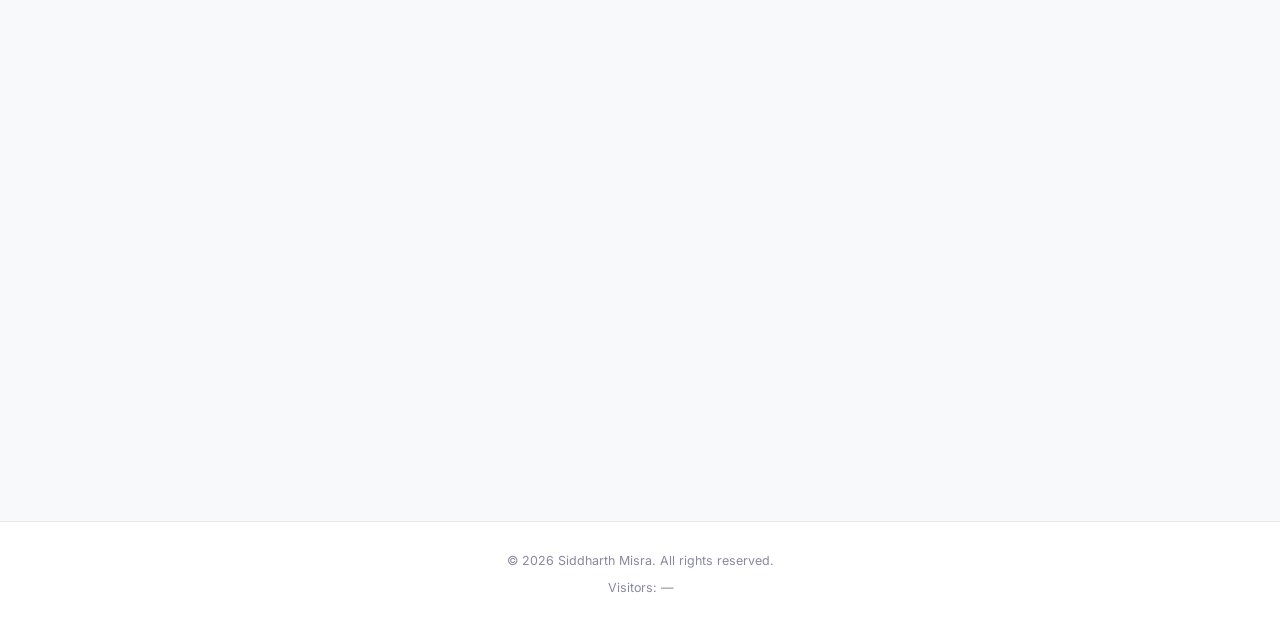
==== commit 845b30e4: "resume updated" ====
--- a/index.html
+++ b/index.html
@@ -130,8 +130,8 @@
             <div class="hero-badge animate-in delay-2">Engineering Manager</div>
             <p class="hero-org animate-in delay-3"><span class="hero-org-at">@</span> <a href="https://www.rahitechnologies.com" target="_blank" rel="noopener noreferrer" class="hero-org-link">Rahi Platform Technologies</a></p>
             <p class="hero-subtitle animate-in delay-4">
-                13+ years building scalable, cloud-native platforms across fintech, healthcare SaaS, and ed-tech domains.
-                Currently driving AI-first engineering &mdash; agentic workflows, LLM integrations, Tools and MCP.
+                13+ years building scalable, cloud-native platforms across fintech, healthcare, trade finance, and ed-tech domains.
+                Currently building an AI-first engineering culture &mdash; shipping LLM-powered document extraction and agentic underwriting workflows in a production loan origination platform.
             </p>
             <div class="hero-certs animate-in delay-4">
                 <a href="https://www.credly.com/badges/0fa12d67-9d01-4b40-9cd2-b124b5f8e7a7" target="_blank" rel="noopener noreferrer" class="cert-badge">
@@ -186,8 +186,8 @@
                         I bring a blend of deep technical expertise and leadership skills to every project.
                     </p>
                     <p>
-                        My current focus is on <strong>AI-first engineering</strong> &mdash; leveraging agentic workflows, LLM integrations,
-                        and intelligent automation to transform how engineering teams build and deliver software.
+                        My current focus is on <strong>AI-first engineering</strong> &mdash; shipping LLM-powered document extraction
+                        and agentic underwriting workflows in a production loan origination platform.
                         I lead teams of 20+ engineers across geographies, driving agile delivery at scale while maintaining
                         the highest engineering standards.
                     </p>
@@ -336,6 +336,7 @@
                         <span class="tag tag-accent">LLM Integration</span>
                         <span class="tag tag-accent">GitHub Copilot</span>
                         <span class="tag tag-accent">Cursor AI</span>
+                        <span class="tag tag-accent">Claude Code</span>
                     </div>
                 </div>
                 <div class="skill-row">
@@ -410,12 +411,13 @@
                         </div>
 
                         <ul class="timeline-details">
-                            <li>Lead a team of <strong>20+ engineers</strong> across frontend, backend, and platform &mdash; driving end-to-end delivery of the LOP from architecture to production.</li>
-                            <li>Designed the microservices architecture &mdash; decomposing the loan lifecycle into independently deployable services with event-driven communication via Kafka and SQS.</li>
-                            <li>Established workflow orchestration for loan processing flows and configurable credit eligibility rules.</li>
+                            <li>Leading a team of <strong>20+ engineers</strong> across frontend, backend, and platform &mdash; driving end-to-end delivery of the LOP from architecture to production.</li>
+                            <li>Delivered platform MVP within <strong>3 months</strong> &mdash; onboarded <strong>3 client organizations</strong> in the first quarter of launch.</li>
+                            <li>Designed the microservices architecture &mdash; decomposing the loan lifecycle into <strong>10+ independently deployable services</strong> handling <strong>500+ loan applications/day</strong>.</li>
+                            <li>Established workflow orchestration for loan processing flows and configurable credit eligibility rules, reducing manual intervention by <strong>~35%</strong>.</li>
                             <li>Integrated third-party APIs for KYC (UIDAI, CKYC), credit bureaus (CIBIL, Experian), and e-sign providers with retry, idempotency, and audit logging.</li>
-                            <li>Drive AI-first initiatives &mdash; evaluating LLM-based document extraction and agentic workflows to accelerate underwriting and reduce manual intervention.</li>
-                            <li>Lead Agile / SAFe ceremonies, code reviews, and engineering standards across the team &mdash; ensuring delivery quality and system observability.</li>
+                            <li>Piloting LLM-based document extraction targeting <strong>40% reduction</strong> in underwriting review time; agentic workflow POC in active evaluation.</li>
+                            <li>Leading Agile / SAFe ceremonies, code reviews, and engineering standards across the team &mdash; ensuring delivery quality and system observability.</li>
                         </ul>
                     </div>
                 </div>
@@ -467,7 +469,7 @@
                             <li>Owned end-to-end delivery of backend services impacting <strong>100,000+ users</strong> across client organizations.</li>
                             <li>Reduced sprint duration from 2 weeks to 1 week &mdash; increased delivery velocity and tightened feedback loops.</li>
                             <li>Drove DevOps improvements that <strong>reduced deployment time by 60%</strong> and enhanced CI/CD pipelines.</li>
-                            <li>Led infrastructure cost optimization initiatives, reducing cloud spend while improving reliability.</li>
+                            <li>Led infrastructure cost optimization initiatives, reducing cloud spend by <strong>~20%</strong> while improving reliability and SLA adherence.</li>
                             <li>Conducted regular 1:1s, mentored engineers, and drove hiring and career development.</li>
                             <li>Received <strong>Total Experience Champion</strong> and <strong>Learning Champion</strong> awards.</li>
                         </ul>
@@ -521,8 +523,10 @@
                             </div>
                         </div>
                         <ul class="timeline-details">
-                            <li>Delivered <strong>6 major product integrations</strong> across payments, rewards, compliance, and security.</li>
-                            <li>Collaborated with Product, QA, and InfoSec for secure, compliant delivery of all payment APIs.</li>
+                            <li>Led a team of <strong>8 engineers</strong> across backend and integration workstreams, owning technical design and delivery of payment and rewards microservices.</li>
+                            <li>Delivered <strong>6 major product integrations</strong> across payments, rewards, compliance, and security &mdash; payment systems handling <strong>50,000+ transactions/day</strong> at <strong>99.9% uptime</strong>.</li>
+                            <li>Rewards engine processed <strong>10,000+ real-time reward events/day</strong> with rule-based issuance and zero double-credit incidents.</li>
+                            <li>Collaborated with Product, QA, and InfoSec for secure, RBI-compliant delivery of all payment APIs.</li>
                             <li>Received <strong>Hero of the Moment</strong> and <strong>Ace of Initiative</strong> awards.</li>
                         </ul>
                     </div>
@@ -550,9 +554,9 @@
                             <span>Java</span><span>Spring Boot</span><span>Hibernate</span><span>Oracle DB</span><span>REST APIs</span>
                         </div>
                         <ul class="timeline-details">
-                            <li>Developed Java-based backend services across multiple trade finance modules.</li>
-                            <li>Reduced transaction latency through code-level and SQL query optimizations.</li>
-                            <li>Contributed to architecture redesign for scalability and audit compliance.</li>
+                            <li>Developed Java-based backend services across <strong>5+ trade finance modules</strong>.</li>
+                            <li>Reduced transaction processing latency by <strong>~30%</strong> through targeted SQL query optimization and backend code refactoring.</li>
+                            <li>Contributed to architecture redesign that improved system scalability and ensured full audit compliance for global banking clients.</li>
                             <li>Recognized as <strong>Star Performer of the Month</strong>.</li>
                         </ul>
                     </div>
@@ -613,8 +617,8 @@
                         </div>
                         <p class="project-desc">Automated testing framework enabling concurrent software testing alongside active development.</p>
                         <ul class="timeline-details">
-                            <li><strong>G2C:</strong> Developed middleware integration components for global enterprise banking workflows and supported consolidation of country-specific applications into a unified global codebase.</li>
-                            <li><strong>ITS:</strong> Built automated testing frameworks and tooling that enabled parallel test execution alongside active development cycles.</li>
+                            <li><strong>G2C:</strong> Developed middleware integrations consolidating banking operations across <strong>15+ countries</strong> into a single unified codebase; reduced country-specific code duplication by <strong>~40%</strong> through shared service abstractions and TIBCO-based SOA middleware.</li>
+                            <li><strong>ITS:</strong> Built an automated regression framework enabling concurrent testing alongside active development, cutting regression cycle time by <strong>50%</strong>; increased test coverage from near-zero to <strong>70%+</strong> across critical modules.</li>
                             <li>Received <strong>On the Spot</strong>, <strong>Star Performer</strong>, and <strong>Star of the Month</strong> awards.</li>
                         </ul>
                     </div>
